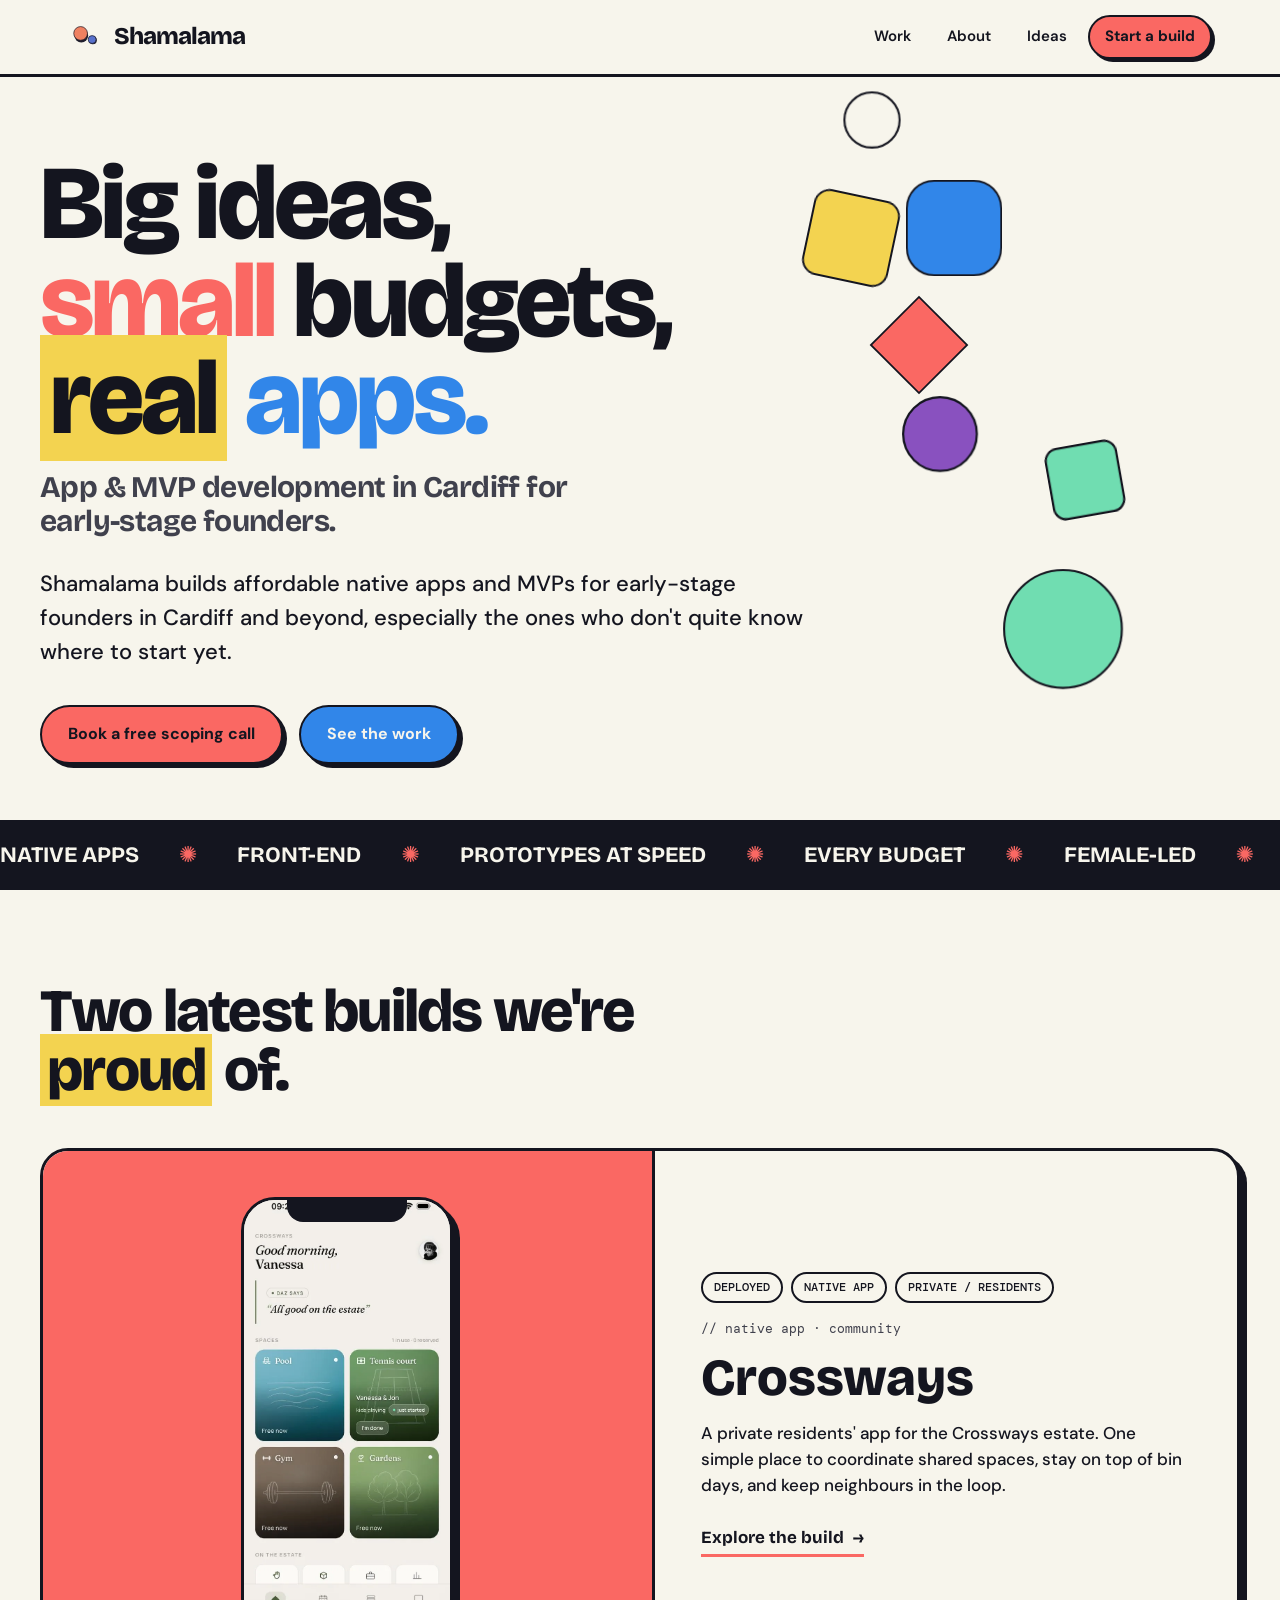
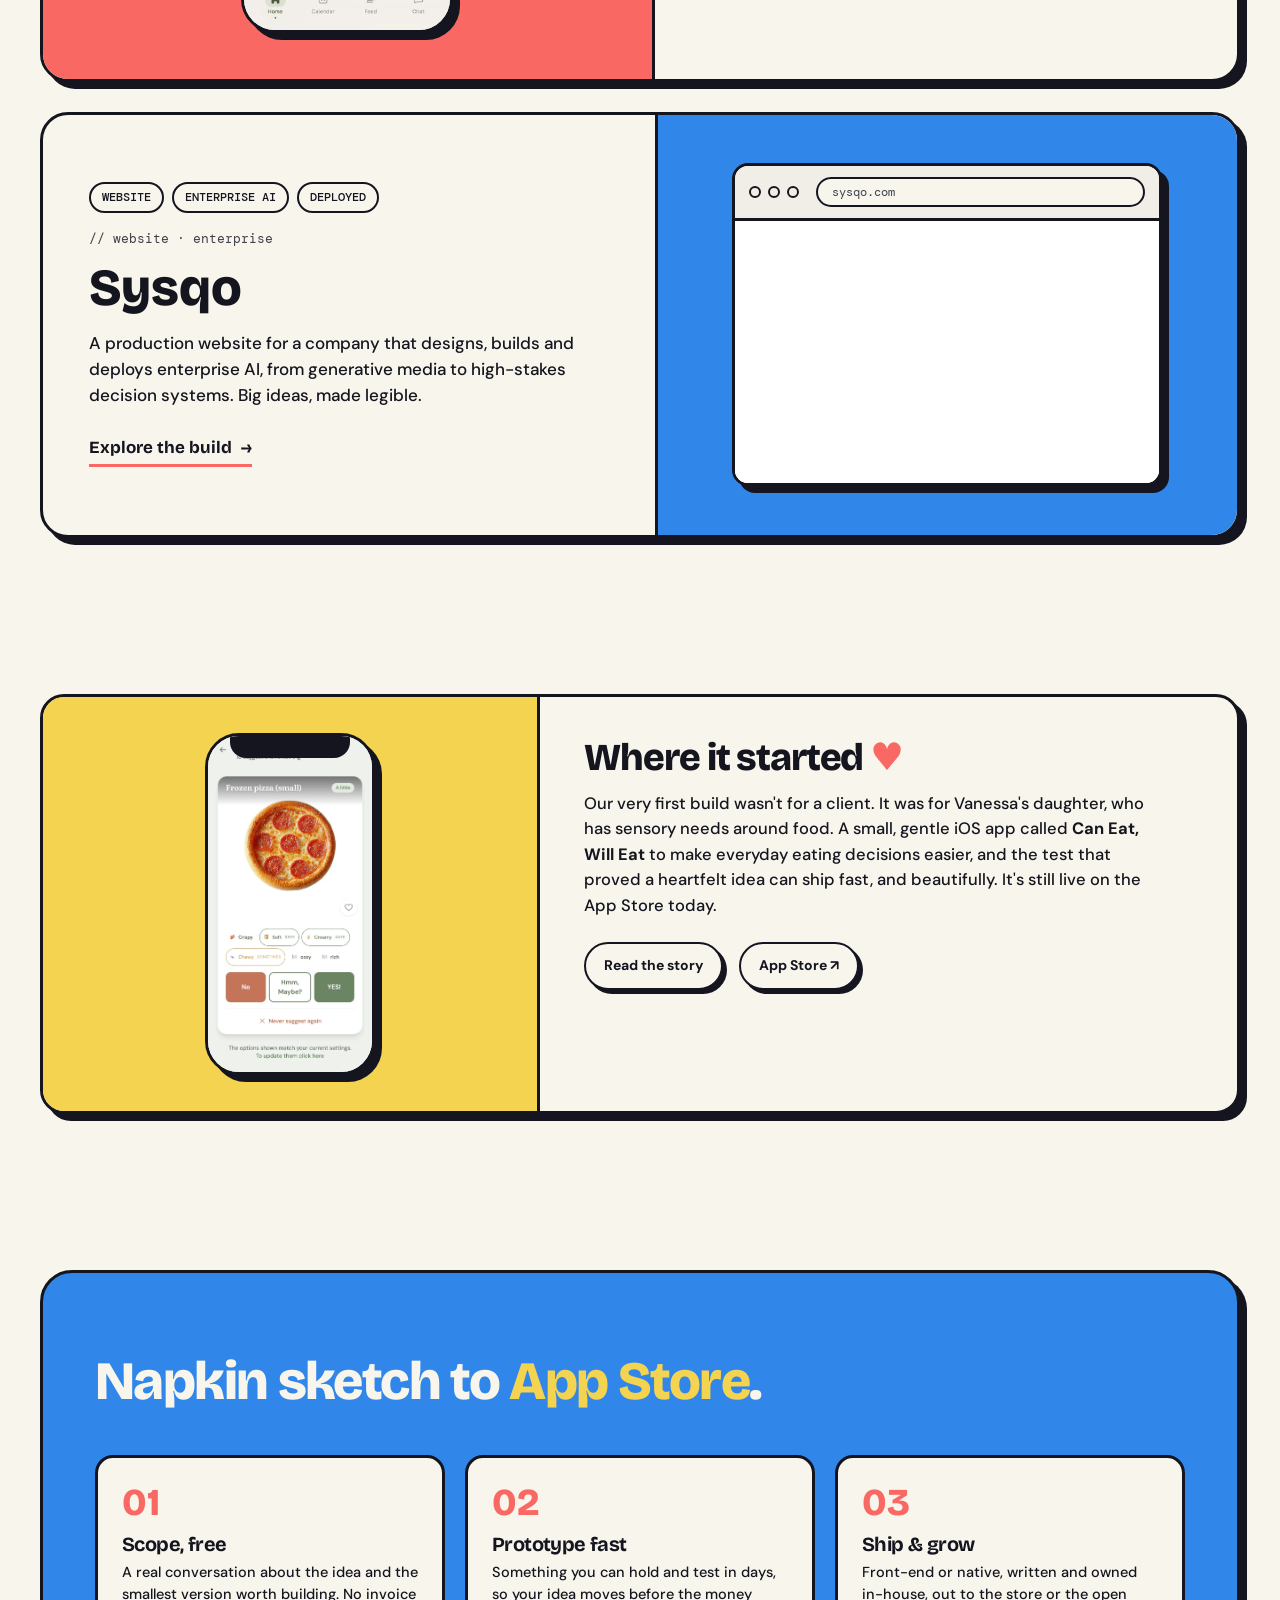
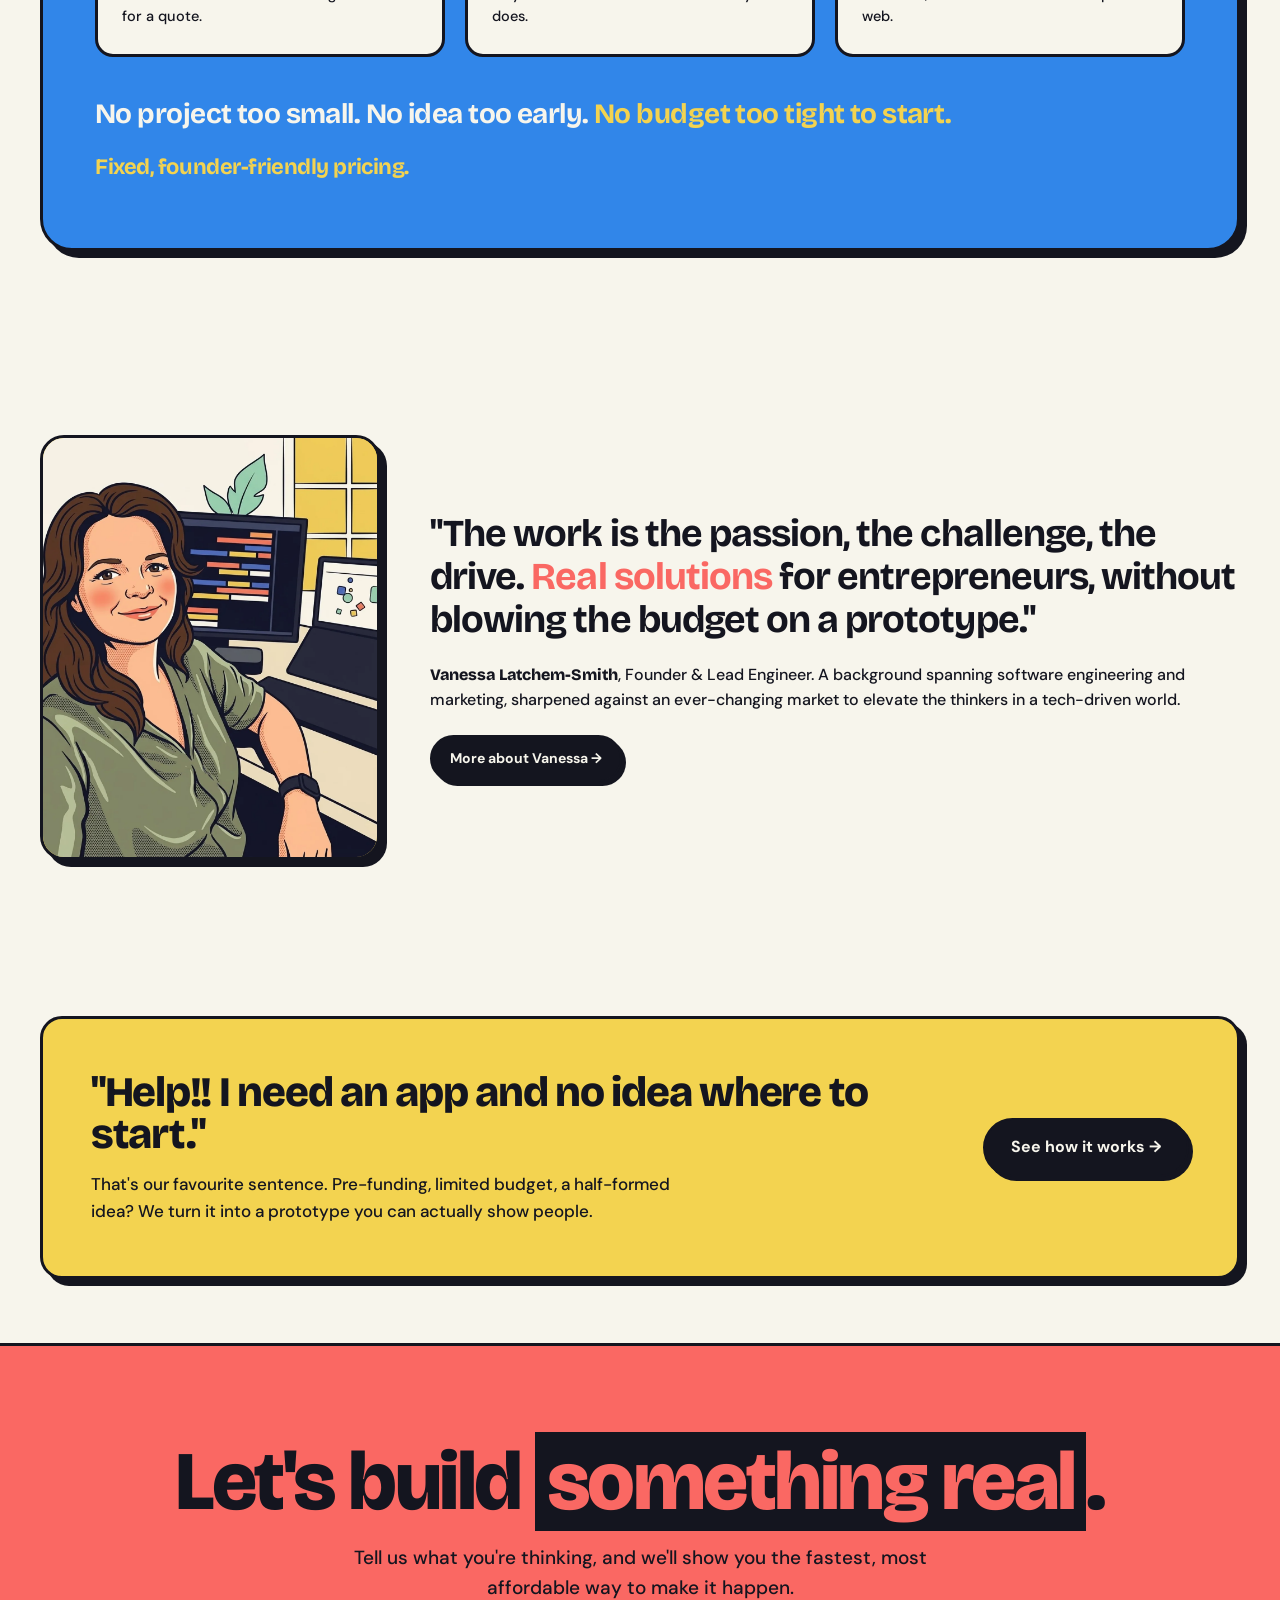
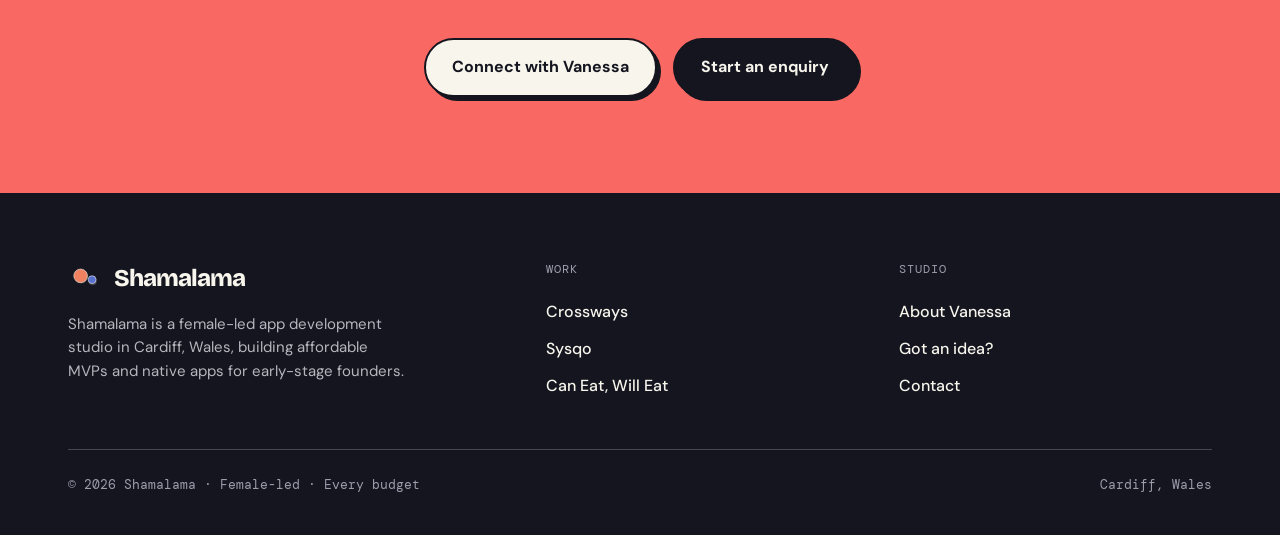
==== index.html @ 08d8ca1d "SEO pass: defer site.js, brand-mark alt, JSON-LD, hierarchy, sysqo img 1. Add defer to every <script" ====
<!DOCTYPE html>
<html lang="en">
<head>
<meta charset="UTF-8" />
<meta name="viewport" content="width=device-width, initial-scale=1.0" />
  <link rel="icon" type="image/svg+xml" href="favicon.svg">
  <link rel="icon" type="image/png" sizes="32x32" href="favicon-32.png">
  <link rel="icon" type="image/png" sizes="16x16" href="favicon-16.png">
  <link rel="apple-touch-icon" sizes="180x180" href="apple-touch-icon.png">
  <link rel="shortcut icon" href="favicon.ico">
<title>App &amp; MVP Development Cardiff | Shamalama</title>
<meta name="description" content="Female-led app studio in Cardiff building affordable MVPs and native apps for early-stage founders. Big ideas, small budgets, real apps." />
<meta property="og:type" content="website" />
<meta property="og:site_name" content="Shamalama" />
<meta property="og:locale" content="en_GB" />
<meta property="og:url" content="https://shamalama.co.uk/" />
<meta property="og:title" content="App &amp; MVP Development Cardiff | Shamalama" />
<meta property="og:description" content="Female-led app studio in Cardiff building affordable MVPs and native apps for early-stage founders. Big ideas, small budgets, real apps. Book a free scoping call." />
<meta property="og:image" content="https://shamalama.co.uk/images/shamalama-og-logo-2x.png" />
<meta property="og:image:width" content="2400" />
<meta property="og:image:height" content="1260" />
<meta property="og:image" content="https://shamalama.co.uk/images/shamalama-mark-square.png" />
<meta property="og:image:width" content="1200" />
<meta property="og:image:height" content="1200" />
<meta name="twitter:card" content="summary_large_image" />
<meta name="twitter:title" content="App &amp; MVP Development Cardiff | Shamalama" />
<meta name="twitter:description" content="Female-led app studio in Cardiff building affordable MVPs and native apps for early-stage founders. Big ideas, small budgets, real apps. Book a free scoping call." />
<meta name="twitter:image" content="https://shamalama.co.uk/images/shamalama-og-logo-2x.png" />
<link rel="canonical" href="https://shamalama.co.uk/" />
<link rel="stylesheet" href="styles.css" />
<script type="application/ld+json">
{
  "@context": "https://schema.org",
  "@type": "ProfessionalService",
  "name": "Shamalama",
  "description": "Female-led app and MVP development studio building affordable native apps for early-stage founders.",
  "url": "https://shamalama.co.uk",
  "email": "info@shamalama.co.uk",
  "priceRange": "££",
  "founder": {
    "@type": "Person",
    "name": "Vanessa Latchem-Smith"
  },
  "address": {
    "@type": "PostalAddress",
    "addressLocality": "Cardiff",
    "addressRegion": "Wales",
    "addressCountry": "GB"
  },
  "areaServed": [
    {"@type": "City", "name": "Cardiff"},
    {"@type": "Country", "name": "United Kingdom"}
  ],
  "sameAs": [
    "https://apps.apple.com/gb/app/can-eat-will-eat/id6762655966"
  ],
  "hasOfferCatalog": {
    "@type": "OfferCatalog",
    "name": "Shamalama services",
    "itemListElement": [
      {
        "@type": "Offer",
        "itemOffered": {
          "@type": "Service",
          "name": "Native App Development",
          "serviceType": "Native App Development",
          "provider": {"@type": "ProfessionalService", "name": "Shamalama", "url": "https://shamalama.co.uk"}
        }
      },
      {
        "@type": "Offer",
        "itemOffered": {
          "@type": "Service",
          "name": "MVP Development",
          "serviceType": "MVP Development",
          "provider": {"@type": "ProfessionalService", "name": "Shamalama", "url": "https://shamalama.co.uk"}
        }
      },
      {
        "@type": "Offer",
        "itemOffered": {
          "@type": "Service",
          "name": "Front-End Web Development",
          "serviceType": "Front-End Web Development",
          "provider": {"@type": "ProfessionalService", "name": "Shamalama", "url": "https://shamalama.co.uk"}
        }
      }
    ]
  }
}
</script>
<style>
  /* featured work rows */
  .feat-row{ display:grid; grid-template-columns:1.05fr 1fr; border:3px solid var(--ink); border-radius:28px; overflow:hidden; box-shadow:var(--shadow-lg); background:var(--paper); transition:transform .2s, box-shadow .2s; }
  .feat-row + .feat-row{ margin-top:30px; }
  .feat-row:hover{ transform:translate(-3px,-3px); box-shadow:10px 10px 0 var(--ink); }
  .feat-row.flip .fr-media{ order:2; border-left:3px solid var(--ink); border-right:0; }
  .fr-media{ border-right:3px solid var(--ink); display:flex; align-items:center; justify-content:center; padding:46px 40px; min-height:420px; }
  .fr-media.coral{ background:var(--coral); }
  .fr-media.blue{ background:var(--blue); }
  .fr-body{ padding:48px 46px; display:flex; flex-direction:column; justify-content:center; }
  .fr-kicker{ font-family:var(--font-mono); font-size:13px; color:var(--ink-soft); margin-bottom:14px; }
  .fr-name{ font-family:var(--font-disp); font-weight:800; font-size:clamp(32px,4.4vw,52px); line-height:0.98; }
  .fr-desc{ font-size:17px; font-weight:500; max-width:42ch; margin-top:16px; }
  .fr-link{ margin-top:26px; font-family:var(--font-disp); font-weight:700; font-size:17px; display:inline-flex; gap:9px; align-items:center; align-self:flex-start; border-bottom:3px solid var(--coral); padding-bottom:3px; }
  .fr-link .arr{ transition:transform .2s; }
  .feat-row:hover .fr-link .arr{ transform:translateX(6px); }
  @media(max-width:860px){
    .feat-row, .feat-row.flip{ grid-template-columns:1fr; }
    .fr-media, .feat-row.flip .fr-media{ order:0; border:0; border-bottom:3px solid var(--ink); min-height:300px; padding:34px 24px; }
    .fr-body{ padding:36px 28px; }
  }
  /* phone + browser frames sized for panels */
  .panel-phone{ width:212px; }
  .panel-browser{ width:100%; max-width:430px; }
  .screen{ width:100%; position:relative; display:block; }

  /* origin (CEWE) strip */
  .origin{ display:grid; grid-template-columns:1fr 1.4fr; gap:0; border:3px solid var(--ink); border-radius:24px; overflow:hidden; box-shadow:var(--shadow-lg); background:var(--paper); }
  .origin .o-media{ background:var(--yellow); border-right:3px solid var(--ink); display:flex; align-items:center; justify-content:center; padding:36px; }
  .origin .o-body{ padding:42px 44px; }
  @media(max-width:760px){ .origin{ grid-template-columns:1fr; } .origin .o-media{ border-right:0; border-bottom:3px solid var(--ink); } }
  .heart{ color:var(--coral); }
  /* approach */
  .approach{ background:var(--blue); color:var(--paper); border:3px solid var(--ink); border-radius:32px; padding:64px 52px; box-shadow:var(--shadow-lg); }
  .approach h2{ color:var(--paper); font-weight:800; font-size:clamp(30px,4.4vw,54px); line-height:1; margin-top:18px; }
  .approach h2 em{ font-style:normal; color:var(--yellow); }
  .ap-grid{ display:grid; grid-template-columns:repeat(3,1fr); gap:20px; margin-top:46px; }
  @media(max-width:820px){ .ap-grid{ grid-template-columns:1fr; } .approach{ padding:46px 28px; } }
  .ap-card{ background:var(--paper); color:var(--ink); border:3px solid var(--ink); border-radius:18px; padding:26px 24px; }
  .ap-card .n{ font-family:var(--font-disp); font-weight:800; font-size:38px; color:var(--coral); line-height:1; }
  .ap-card h3{ font-weight:700; font-size:20px; margin:12px 0 7px; }
  .ap-card p{ font-size:14.5px; font-weight:500; }
  .budget-note{ margin-top:36px; font-family:var(--font-disp); font-weight:700; font-size:clamp(19px,2.5vw,28px); letter-spacing:-0.02em; }
  .budget-note em{ font-style:normal; color:var(--yellow); }
  /* hero SEO descriptor between h1 and hero-sub */
  .hero-tag{ font-family:var(--font-disp); font-weight:700; font-size:clamp(20px,2.6vw,30px); letter-spacing:-0.02em; line-height:1.15; margin-top:22px; color:var(--ink-soft); max-width:28ch; }
  /* live sysqo preview inside the home tile */
  .live-preview{ position:relative; width:100%; overflow:hidden; background:var(--paper-2); }
  .live-preview iframe{ position:absolute; top:0; left:0; width:1440px; border:0; transform-origin:0 0; pointer-events:none; background:#fff; }
</style>
</head>
<body>

<nav class="site">
  <div class="wrap nav-in">
    <a class="brand" href="/"><img class="brand-mark" src="images/brand/mark.svg" alt="Shamalama" width="36" height="36">Shamalama</a>
    <button class="nav-toggle" aria-label="Toggle menu"><span></span></button>
    <div class="nav-links">
      <a href="/#work">Work</a>
      <a href="about.html">About</a>
      <a href="ideas.html">Ideas</a>
      <a class="nav-cta" href="contact.html">Start a build</a>
    </div>
  </div>
</nav>

<header class="hero wrap" data-shapes>
  <span class="blob circle" data-size="116" style="background:var(--mint);"></span>
  <span class="blob circle" data-size="70" style="background:var(--grape);"></span>
  <span class="blob" data-size="88" data-rot="12" style="background:var(--yellow);border-radius:16px;"></span>
  <span class="blob" data-size="76" data-rot="45" style="background:var(--coral);"></span>
  <span class="blob" data-size="102" style="background:var(--blue);border-radius:30px;"></span>
  <span class="blob circle" data-size="56" style="background:var(--paper);"></span>
  <span class="blob" data-size="66" data-rot="-10" style="background:var(--mint);border-radius:12px;"></span>
  <div class="rv in">
    <h1>Big ideas,<br /><span class="coral">small</span> budgets,<br /><em class="hl">real</em> <span class="blue">apps.</span></h1>
    <h2 class="hero-tag">App &amp; MVP development in Cardiff for early-stage founders.</h2>
    <p class="hero-sub">Shamalama builds affordable native apps and MVPs for early-stage founders in Cardiff and beyond, especially the ones who don't quite know where to start yet.</p>
    <div class="hero-cta">
      <a class="btn btn-primary" href="contact.html">Book a free scoping call</a>
      <a class="btn btn-blue" href="#work">See the work</a>
    </div>
  </div>
</header>

<div class="marquee rv">
  <div class="mq-track">
    <span>NATIVE APPS</span><span>FRONT-END</span><span>PROTOTYPES AT SPEED</span><span>EVERY BUDGET</span><span>FEMALE-LED</span><span>WRITTEN IN-HOUSE</span>
    <span>NATIVE APPS</span><span>FRONT-END</span><span>PROTOTYPES AT SPEED</span><span>EVERY BUDGET</span><span>FEMALE-LED</span><span>WRITTEN IN-HOUSE</span>
  </div>
</div>

<section class="block wrap" id="work">
  <div class="sec-head rv">
    <h2 class="sec-title">Two latest builds we're <em class="hl">proud</em> of.</h2>
  </div>

  <!-- Crossways -->
  <a class="feat-row rv" href="work-crossways.html">
    <div class="fr-media coral">
      <div class="phone panel-phone">
        <div class="notch"></div>
        <img class="screen" src="images/crossways/homescreen.webp" alt="Crossways residents app home screen" style="height:430px;object-fit:cover;" />
      </div>
    </div>
    <div class="fr-body">
      <div class="chip-row" style="margin-bottom:16px;"><span class="chip">DEPLOYED</span><span class="chip">NATIVE APP</span><span class="chip">PRIVATE / RESIDENTS</span></div>
      <div class="fr-kicker mono">// native app · community</div>
      <div class="fr-name">Crossways</div>
      <p class="fr-desc">A private residents' app for the Crossways estate. One simple place to coordinate shared spaces, stay on top of bin days, and keep neighbours in the loop.</p>
      <span class="fr-link">Explore the build <span class="arr">→</span></span>
    </div>
  </a>

  <!-- Sysqo -->
  <a class="feat-row flip rv" href="work-sysqo.html">
    <div class="fr-media blue">
      <div class="browser panel-browser">
        <div class="bar"><span class="d"></span><span class="d"></span><span class="d"></span><span class="url">sysqo.com</span></div>
        <div class="live-preview" style="height:262px;">
          <!-- TODO: drop a static screenshot of sysqo.com homepage here (~1200x630 webp). Acts as SEO-readable fallback behind the live iframe. -->
          <img src="images/sysqo-preview.webp" alt="Sysqo enterprise AI website — designed and built by Shamalama" style="position:absolute;inset:0;width:100%;height:100%;object-fit:cover;object-position:top;" loading="lazy" />
          <iframe src="https://sysqo.com/index.html" title="Live preview of sysqo.com" loading="lazy" referrerpolicy="no-referrer" aria-hidden="true" tabindex="-1"></iframe>
        </div>
      </div>
    </div>
    <div class="fr-body">
      <div class="chip-row" style="margin-bottom:16px;"><span class="chip">WEBSITE</span><span class="chip">ENTERPRISE AI</span><span class="chip">DEPLOYED</span></div>
      <div class="fr-kicker mono">// website · enterprise</div>
      <div class="fr-name">Sysqo</div>
      <p class="fr-desc">A production website for a company that designs, builds and deploys enterprise AI, from generative media to high-stakes decision systems. Big ideas, made legible.</p>
      <span class="fr-link">Explore the build <span class="arr">→</span></span>
    </div>
  </a>
</section>

<!-- Origin / Can Eat Will Eat nod -->
<section class="block tight wrap">
  <div class="origin rv">
    <div class="o-media">
      <div class="phone" style="width:170px;">
        <div class="notch"></div>
        <img class="screen" src="images/cewe/main.webp" alt="Can Eat, Will Eat iOS app home screen, gentle food choices for sensory needs" style="height:336px;" />
      </div>
    </div>
    <div class="o-body">
      <h3 style="font-size:clamp(26px,3.4vw,38px);font-weight:800;">Where it started <span class="heart">♥</span></h3>
      <p style="font-size:16.5px;font-weight:500;margin-top:14px;max-width:52ch;">Our very first build wasn't for a client. It was for Vanessa's daughter, who has sensory needs around food. A small, gentle iOS app called <b>Can Eat, Will Eat</b> to make everyday eating decisions easier, and the test that proved a heartfelt idea can ship fast, and beautifully. It's still live on the App Store today.</p>
      <div class="hero-cta" style="margin-top:24px;">
        <a class="btn btn-paper btn-sm" href="work-can-eat-will-eat.html">Read the story</a>
        <a class="btn btn-paper btn-sm" href="https://apps.apple.com/gb/app/can-eat-will-eat/id6762655966" target="_blank" rel="noopener">App Store ↗</a>
      </div>
    </div>
  </div>
</section>

<!-- Approach -->
<section class="block wrap" id="approach">
  <div class="approach rv">
    <h2>Napkin sketch to <em>App Store</em>.</h2>
    <div class="ap-grid">
      <div class="ap-card"><div class="n">01</div><h3>Scope, free</h3><p>A real conversation about the idea and the smallest version worth building. No invoice for a quote.</p></div>
      <div class="ap-card"><div class="n">02</div><h3>Prototype fast</h3><p>Something you can hold and test in days, so your idea moves before the money does.</p></div>
      <div class="ap-card"><div class="n">03</div><h3>Ship &amp; grow</h3><p>Front-end or native, written and owned in-house, out to the store or the open web.</p></div>
    </div>
    <p class="budget-note">No project too small. No idea too early. <em>No budget too tight to start.</em></p>
    <p class="budget-note" style="margin-top:14px;font-size:clamp(17px,2vw,22px);"><em>Fixed, founder-friendly pricing.</em></p>
  </div>
</section>

<!-- Founder teaser -->
<section class="block wrap">
  <div class="founder rv">
    <div class="photo">
      <img class="screen" src="images/founder-main-popart-v03.webp" alt="Vanessa Latchem-Smith, founder of Shamalama app studio in Cardiff, at her workstation" style="width:100%;height:100%;object-fit:cover;" />
    </div>
    <div>
      <blockquote>"The work is the passion, the challenge, the drive. <em>Real solutions</em> for entrepreneurs, without blowing the budget on a prototype."</blockquote>
      <p class="who"><b>Vanessa Latchem-Smith</b>, Founder &amp; Lead Engineer. A background spanning software engineering and marketing, sharpened against an ever-changing market to elevate the thinkers in a tech-driven world.</p>
      <a class="btn btn-ink btn-sm" style="margin-top:22px;" href="about.html">More about Vanessa →</a>
    </div>
  </div>
</section>

<!-- Ideas teaser -->
<section class="block tight wrap">
  <div class="card rv" style="background:var(--yellow);padding:52px 48px;display:grid;grid-template-columns:1fr auto;gap:36px;align-items:center;">
    <div>
      <h3 style="font-size:clamp(26px,3.6vw,42px);font-weight:800;line-height:1;">"Help!! I need an app and no idea where to start."</h3>
      <p style="font-size:17px;font-weight:500;margin-top:16px;max-width:50ch;">That's our favourite sentence. Pre-funding, limited budget, a half-formed idea? We turn it into a prototype you can actually show people.</p>
    </div>
    <a class="btn btn-ink" href="ideas.html" style="white-space:nowrap;">See how it works →</a>
  </div>
</section>

<!-- CTA -->
<section class="cta-band">
  <div class="wrap rv">
    <h2>Let's build <em>something real</em>.</h2>
    <p>Tell us what you're thinking, and we'll show you the fastest, most affordable way to make it happen.</p>
    <div class="hero-cta">
      <a class="btn btn-paper" href="contact.html">Connect with Vanessa</a>
      <a class="btn btn-ink" href="contact.html">Start an enquiry</a>
    </div>
  </div>
</section>

<footer class="site">
  <div class="wrap">
    <div class="foot-grid">
      <div>
        <a class="brand" href="/"><img class="brand-mark" src="images/brand/mark-dark.svg" alt="Shamalama" width="36" height="36">Shamalama</a>
        <p class="foot-blurb">Shamalama is a female-led app development studio in Cardiff, Wales, building affordable MVPs and native apps for early-stage founders.</p>
      </div>
      <div class="foot-col">
        <p class="footer-nav-heading">Work</p>
        <a href="work-crossways.html">Crossways</a>
        <a href="work-sysqo.html">Sysqo</a>
        <a href="work-can-eat-will-eat.html">Can Eat, Will Eat</a>
      </div>
      <div class="foot-col">
        <p class="footer-nav-heading">Studio</p>
        <a href="about.html">About Vanessa</a>
        <a href="ideas.html">Got an idea?</a>
        <a href="contact.html">Contact</a>
      </div>
    </div>
    <div class="foot-base">
      <span class="mono">© 2026 Shamalama · Female-led · Every budget</span>
      <span class="mono">Cardiff, Wales</span>
    </div>
  </div>
</footer>

<script src="site.js" defer></script>
<script>
  // Scale each .live-preview iframe to fit its container width.
  (function () {
    var boxes = document.querySelectorAll('.live-preview');
    if (!boxes.length) return;
    var NATIVE = 1440;
    function fit() {
      boxes.forEach(function (box) {
        var frame = box.querySelector('iframe');
        if (!frame) return;
        var s = box.clientWidth / NATIVE;
        frame.style.transform = 'scale(' + s + ')';
        frame.style.height = (box.clientHeight / s) + 'px';
      });
    }
    fit();
    var t;
    window.addEventListener('resize', function () { clearTimeout(t); t = setTimeout(fit, 120); });
  })();
</script>
</body>
</html>
---- styles.css ----
/* ============================================================
   SHAMALAMA — Bold Pop design system
   Female-led development studio
   ============================================================ */
@import url('https://fonts.googleapis.com/css2?family=Bricolage+Grotesque:opsz,wght@12..96,400;12..96,500;12..96,600;12..96,700;12..96,800&family=DM+Sans:opsz,wght@9..40,400;9..40,500;9..40,600;9..40,700&family=DM+Mono:wght@400;500&display=swap');

:root{
  --paper:    oklch(0.97 0.012 95);
  --paper-2:  oklch(0.95 0.01 85);
  --coral-bg: oklch(0.95 0.03 40);
  --ink:      oklch(0.20 0.02 280);
  --ink-soft: oklch(0.38 0.02 280);
  --coral:    oklch(0.70 0.18 25);
  --coral-d:  oklch(0.62 0.18 25);
  --blue:     oklch(0.62 0.17 255);
  --yellow:   oklch(0.87 0.15 95);
  --grape:    oklch(0.55 0.17 305);
  --mint:     oklch(0.82 0.12 165);
  --line:     oklch(0.20 0.02 280);

  --font-disp:"Bricolage Grotesque", system-ui, sans-serif;
  --font-body:"DM Sans", system-ui, sans-serif;
  --font-mono:"DM Mono", ui-monospace, monospace;
  --maxw: 1200px;
  --bw: 2.5px;          /* border weight */
  --shadow: 4px 4px 0 var(--ink);
  --shadow-lg: 7px 7px 0 var(--ink);
}

*{ box-sizing:border-box; margin:0; padding:0; }
html{ scroll-behavior:smooth; }
body{
  background:var(--paper); color:var(--ink); font-family:var(--font-body);
  line-height:1.55; -webkit-font-smoothing:antialiased; overflow-x:hidden;
}
.wrap{ max-width:var(--maxw); margin:0 auto; padding:0 28px; }
.wrap-narrow{ max-width:920px; margin:0 auto; padding:0 28px; }
a{ color:inherit; text-decoration:none; }
img{ max-width:100%; display:block; }
.mono{ font-family:var(--font-mono); }
.disp{ font-family:var(--font-disp); }
.coral{ color:var(--coral); }
.blue{ color:var(--blue); }
h1,h2,h3,h4{ font-family:var(--font-disp); letter-spacing:-0.03em; line-height:1; }

/* ---------------- nav ---------------- */
nav.site{ position:sticky; top:0; z-index:80; background:var(--paper); border-bottom:3px solid var(--ink); }
.nav-in{ display:flex; align-items:center; justify-content:space-between; height:74px; }
.brand{ font-family:var(--font-disp); font-weight:800; font-size:24px; letter-spacing:-0.04em; display:flex; align-items:center; gap:10px; }
.brand-mark{ width:36px; height:36px; display:inline-block; flex-shrink:0; }
.nav-links{ display:flex; gap:6px; align-items:center; }
.nav-links a{ font-weight:600; font-size:15px; padding:8px 15px; border-radius:999px; transition:background .18s,color .18s; }
.nav-links a:hover, .nav-links a.active{ background:var(--ink); color:var(--paper); }
.nav-cta{ background:var(--coral) !important; color:var(--ink) !important; border:var(--bw) solid var(--ink); box-shadow:3px 3px 0 var(--ink); font-weight:700 !important; }
.nav-cta:hover{ transform:translate(-1px,-1px); box-shadow:5px 5px 0 var(--ink); }
.nav-toggle{ display:none; background:var(--paper); border:var(--bw) solid var(--ink); border-radius:10px; width:46px; height:42px; cursor:pointer; align-items:center; justify-content:center; box-shadow:3px 3px 0 var(--ink); }
.nav-toggle span, .nav-toggle span::before, .nav-toggle span::after{ content:""; display:block; width:20px; height:2.5px; background:var(--ink); position:relative; }
.nav-toggle span::before{ position:absolute; top:-6px; } .nav-toggle span::after{ position:absolute; top:6px; }
@media (max-width:840px){
  .nav-toggle{ display:flex; }
  .nav-links{ position:absolute; top:74px; left:0; right:0; flex-direction:column; align-items:stretch; gap:0;
    background:var(--paper); border-bottom:3px solid var(--ink); padding:14px 20px; transform:translateY(-12px); opacity:0; pointer-events:none; transition:opacity .2s, transform .2s; }
  .nav-links.open{ opacity:1; transform:none; pointer-events:auto; }
  .nav-links a{ padding:14px 12px; border-radius:12px; font-size:18px; }
  .nav-cta{ margin-top:8px; text-align:center; }
}

/* ---------------- buttons ---------------- */
.btn{ font-family:var(--font-body); font-weight:700; font-size:16px; padding:15px 26px; border-radius:999px; cursor:pointer;
  border:var(--bw) solid var(--ink); transition:transform .16s, box-shadow .16s; display:inline-flex; align-items:center; gap:10px; text-align:center; }
.btn-primary{ background:var(--coral); color:var(--ink); box-shadow:var(--shadow); }
.btn-primary:hover{ transform:translate(-2px,-2px); box-shadow:6px 6px 0 var(--ink); }
.btn-blue{ background:var(--blue); color:var(--paper); box-shadow:var(--shadow); }
.btn-blue:hover{ transform:translate(-2px,-2px); box-shadow:6px 6px 0 var(--ink); }
.btn-ink{ background:var(--ink); color:var(--paper); box-shadow:var(--shadow); }
.btn-ink:hover{ transform:translate(-2px,-2px); box-shadow:6px 6px 0 var(--ink); }
.btn-paper{ background:var(--paper); color:var(--ink); box-shadow:var(--shadow); }
.btn-paper:hover{ transform:translate(-2px,-2px); box-shadow:6px 6px 0 var(--ink); }
.btn-sm{ font-size:14px; padding:11px 18px; }

/* ---------------- pills / chips / tags ---------------- */
.pill{ display:inline-flex; align-items:center; gap:9px; font-family:var(--font-mono); font-size:13px; font-weight:500;
  background:var(--yellow); border:var(--bw) solid var(--ink); padding:7px 16px; border-radius:999px; box-shadow:3px 3px 0 var(--ink); }
.pill .star{ color:var(--coral); }
.chip-row{ display:flex; gap:8px; flex-wrap:wrap; }
.chip{ font-family:var(--font-mono); font-size:12px; font-weight:500; border:2px solid var(--ink); padding:4px 11px; border-radius:999px; background:var(--paper); }
.chip.live{ background:var(--mint); }
.chip.blue{ background:var(--blue); color:var(--paper); }
.chip.coral{ background:var(--coral); }
.chip.yellow{ background:var(--yellow); }
.sec-tag{ font-family:var(--font-mono); font-size:14px; font-weight:500; display:inline-block; padding:4px 13px; border:2px solid var(--ink); border-radius:999px; }

/* ---------------- sections ---------------- */
section.block{ padding:92px 0; }
section.block.tight{ padding:64px 0; }
.sec-head{ margin-bottom:48px; }
.sec-head .sec-tag{ margin-bottom:20px; }
.sec-title{ font-family:var(--font-disp); font-weight:800; font-size:clamp(32px,5vw,60px); line-height:0.98; max-width:20ch; }
.sec-title em{ font-style:normal; }
.sec-title em.hl{ background:var(--yellow); padding:0 .12em; box-decoration-break:clone; -webkit-box-decoration-break:clone; }
.lead{ font-size:clamp(18px,2.1vw,22px); font-weight:500; max-width:54ch; }

/* ---------------- hero ---------------- */
.hero{ padding:78px 0 56px; position:relative; }
.hero > .rv{ position:relative; z-index:2; }
.hero h1{ font-family:var(--font-disp); font-weight:800; line-height:0.93; font-size:clamp(46px,8.2vw,118px); }
.hero h1 em{ font-style:normal; }
.hero h1 em.hl{ background:var(--yellow); padding:0 .1em; box-decoration-break:clone; -webkit-box-decoration-break:clone; }
.hero-sub{ margin-top:28px; font-size:clamp(18px,2.1vw,22px); max-width:52ch; font-weight:500; }
.hero-cta{ margin-top:36px; display:flex; gap:16px; flex-wrap:wrap; align-items:center; }

/* floating shapes (JS-driven physics in site.js) */
.blob{ position:absolute; z-index:1; border:var(--bw) solid var(--ink); opacity:0; transform-origin:center; will-change:transform,left,top; pointer-events:none; }
.blob.circle{ border-radius:50%; }
.blob.shown{ opacity:1; }
.blob.tri{ width:0; height:0; border-left:50px solid transparent; border-right:50px solid transparent; border-bottom:86px solid var(--yellow); border-top:0; }
@keyframes float{ 0%,100%{ transform:translateY(0) rotate(var(--r,0deg)); } 50%{ transform:translateY(-22px) rotate(var(--r,0deg)); } }
@media(max-width:900px){ .blob{ display:none; } }

/* ---------------- marquee ---------------- */
.marquee{ background:var(--ink); color:var(--paper); padding:15px 0; overflow:hidden; border-block:3px solid var(--ink); }
.mq-track{ display:flex; gap:40px; width:max-content; animation:scroll-x 26s linear infinite; white-space:nowrap; }
.mq-track span{ font-family:var(--font-disp); font-weight:700; font-size:22px; display:inline-flex; gap:40px; align-items:center; }
.mq-track span::after{ content:"✺"; color:var(--coral); }
@keyframes scroll-x{ from{ transform:translateX(0);} to{ transform:translateX(-50%);} }

/* ---------------- generic card ---------------- */
.card{ background:var(--paper); border:3px solid var(--ink); border-radius:22px; box-shadow:var(--shadow-lg); }

/* ph placeholder fill */
.ph-lbl{ font-family:var(--font-mono); font-size:13px; background:var(--paper); border:2px dashed var(--ink); padding:8px 14px; border-radius:8px; color:var(--ink); }

/* device frames */
.browser{ border:3px solid var(--ink); border-radius:16px; overflow:hidden; background:var(--paper); box-shadow:var(--shadow-lg); }
.browser .bar{ display:flex; align-items:center; gap:7px; padding:11px 14px; border-bottom:3px solid var(--ink); background:var(--paper-2); }
.browser .bar .d{ width:12px; height:12px; border-radius:50%; border:2px solid var(--ink); }
.browser .bar .url{ flex:1; margin-left:10px; font-family:var(--font-mono); font-size:12px; background:var(--paper); border:2px solid var(--ink); border-radius:999px; padding:4px 14px; color:var(--ink-soft); }
.phone{ border:3px solid var(--ink); border-radius:34px; overflow:hidden; background:var(--paper); box-shadow:var(--shadow-lg); position:relative; }
.phone .notch{ position:absolute; top:0; left:50%; transform:translateX(-50%); width:120px; height:22px; background:var(--ink); border-radius:0 0 16px 16px; z-index:5; }

/* image slot framing — swap a `.img-ph` div for `<img class="screen" src="...">` once you have a real asset. */
.img-ph{ display:flex; align-items:center; justify-content:center; background:var(--paper-2); }
img.screen{ width:100%; height:100%; object-fit:cover; display:block; }

/* ---------------- founder block ---------------- */
.founder{ display:grid; grid-template-columns:340px 1fr; gap:50px; align-items:center; }
@media(max-width:780px){ .founder{ grid-template-columns:1fr; gap:30px; } }
.founder .photo{ aspect-ratio:4/5; border:3px solid var(--ink); border-radius:24px; overflow:hidden; background:var(--yellow); box-shadow:var(--shadow-lg); }
.founder blockquote{ font-family:var(--font-disp); font-weight:700; font-size:clamp(24px,3.4vw,38px); line-height:1.12; letter-spacing:-0.025em; }
.founder blockquote em{ color:var(--coral); font-style:normal; }
.founder .who{ margin-top:22px; font-size:16px; font-weight:500; }
.founder .who b{ font-family:var(--font-disp); font-weight:800; }

/* ---------------- cta band ---------------- */
.cta-band{ background:var(--coral); border-block:3px solid var(--ink); padding:96px 0; text-align:center; }
.cta-band h2{ font-family:var(--font-disp); font-weight:800; font-size:clamp(36px,6.5vw,86px); line-height:0.95; }
.cta-band h2 em{ font-style:normal; background:var(--ink); color:var(--coral); padding:0 .14em; }
.cta-band p{ font-size:19px; font-weight:500; margin:22px auto 0; max-width:48ch; }
.cta-band .hero-cta{ justify-content:center; }

/* ---------------- footer ---------------- */
footer.site{ background:var(--ink); color:var(--paper); padding:64px 0 40px; }
.foot-grid{ display:grid; grid-template-columns:1.4fr 1fr 1fr; gap:40px; padding-bottom:44px; border-bottom:1px solid oklch(0.4 0.02 280); }
@media(max-width:760px){ .foot-grid{ grid-template-columns:1fr; gap:30px; } }
footer.site .brand{ color:var(--paper); }
.foot-blurb{ margin-top:16px; color:oklch(0.78 0.01 280); font-size:15px; max-width:34ch; }
.foot-col h5, .foot-col .footer-nav-heading{ font-family:var(--font-mono); text-transform:uppercase; letter-spacing:0.08em; font-size:12px; color:oklch(0.7 0.02 280); margin-bottom:16px; }
.foot-col a{ display:block; padding:6px 0; font-weight:500; color:var(--paper); transition:color .18s; }
.foot-col a:hover{ color:var(--coral); }
.foot-base{ display:flex; justify-content:space-between; flex-wrap:wrap; gap:14px; padding-top:26px; }
.foot-base .mono{ font-size:12.5px; color:oklch(0.7 0.02 280); }

/* ---------------- forms ---------------- */
.field{ margin-bottom:22px; }
.field label{ display:block; font-family:var(--font-disp); font-weight:700; font-size:16px; margin-bottom:9px; }
.field .hint{ font-weight:400; color:var(--ink-soft); font-size:13.5px; font-family:var(--font-body); margin-left:6px; }
.input, .textarea, select.input{ width:100%; font-family:var(--font-body); font-size:16px; padding:14px 16px; border:var(--bw) solid var(--ink);
  border-radius:14px; background:var(--paper); color:var(--ink); transition:box-shadow .15s, transform .15s; }
.input:focus, .textarea:focus, select.input:focus{ outline:none; box-shadow:var(--shadow); transform:translate(-1px,-1px); }
.textarea{ min-height:120px; resize:vertical; }
.seg{ display:flex; flex-wrap:wrap; gap:10px; }
.seg button, .opt-btn{ font-family:var(--font-body); font-weight:600; font-size:14.5px; padding:11px 18px; border:var(--bw) solid var(--ink);
  border-radius:999px; background:var(--paper); cursor:pointer; transition:transform .14s, box-shadow .14s, background .14s, color .14s; }
.seg button:hover, .opt-btn:hover{ transform:translate(-1px,-1px); box-shadow:3px 3px 0 var(--ink); }
.seg button.sel, .opt-btn.sel{ background:var(--coral); }
.seg button.sel.blue{ background:var(--blue); color:var(--paper); }

/* ---------------- reveal ---------------- */
.rv{ opacity:0; transform:translateY(26px); transition:opacity .6s ease, transform .6s ease; }
.rv.in{ opacity:1; transform:none; }
@media (prefers-reduced-motion: reduce){
  .rv{ opacity:1; transform:none; }
  .mq-track,.blob{ animation:none; }
  /* Note: SMIL animations inside the brand-mark SVG also pause via the
     user-agent's reduced-motion behaviour where the browser supports it. */
}

/* ---------------- utilities ---------------- */
.center{ text-align:center; }
.mt-0{ margin-top:0; } .mt-s{ margin-top:14px; } .mt-m{ margin-top:28px; } .mt-l{ margin-top:48px; }
.grid-2{ display:grid; grid-template-columns:1fr 1fr; gap:24px; }
.grid-3{ display:grid; grid-template-columns:repeat(3,1fr); gap:22px; }
@media(max-width:820px){ .grid-2,.grid-3{ grid-template-columns:1fr; } }
.divider{ height:3px; background:var(--ink); border-radius:2px; }
.back-link{ font-family:var(--font-mono); font-size:13px; font-weight:500; display:inline-flex; gap:8px; align-items:center; }
.back-link:hover{ color:var(--coral); }
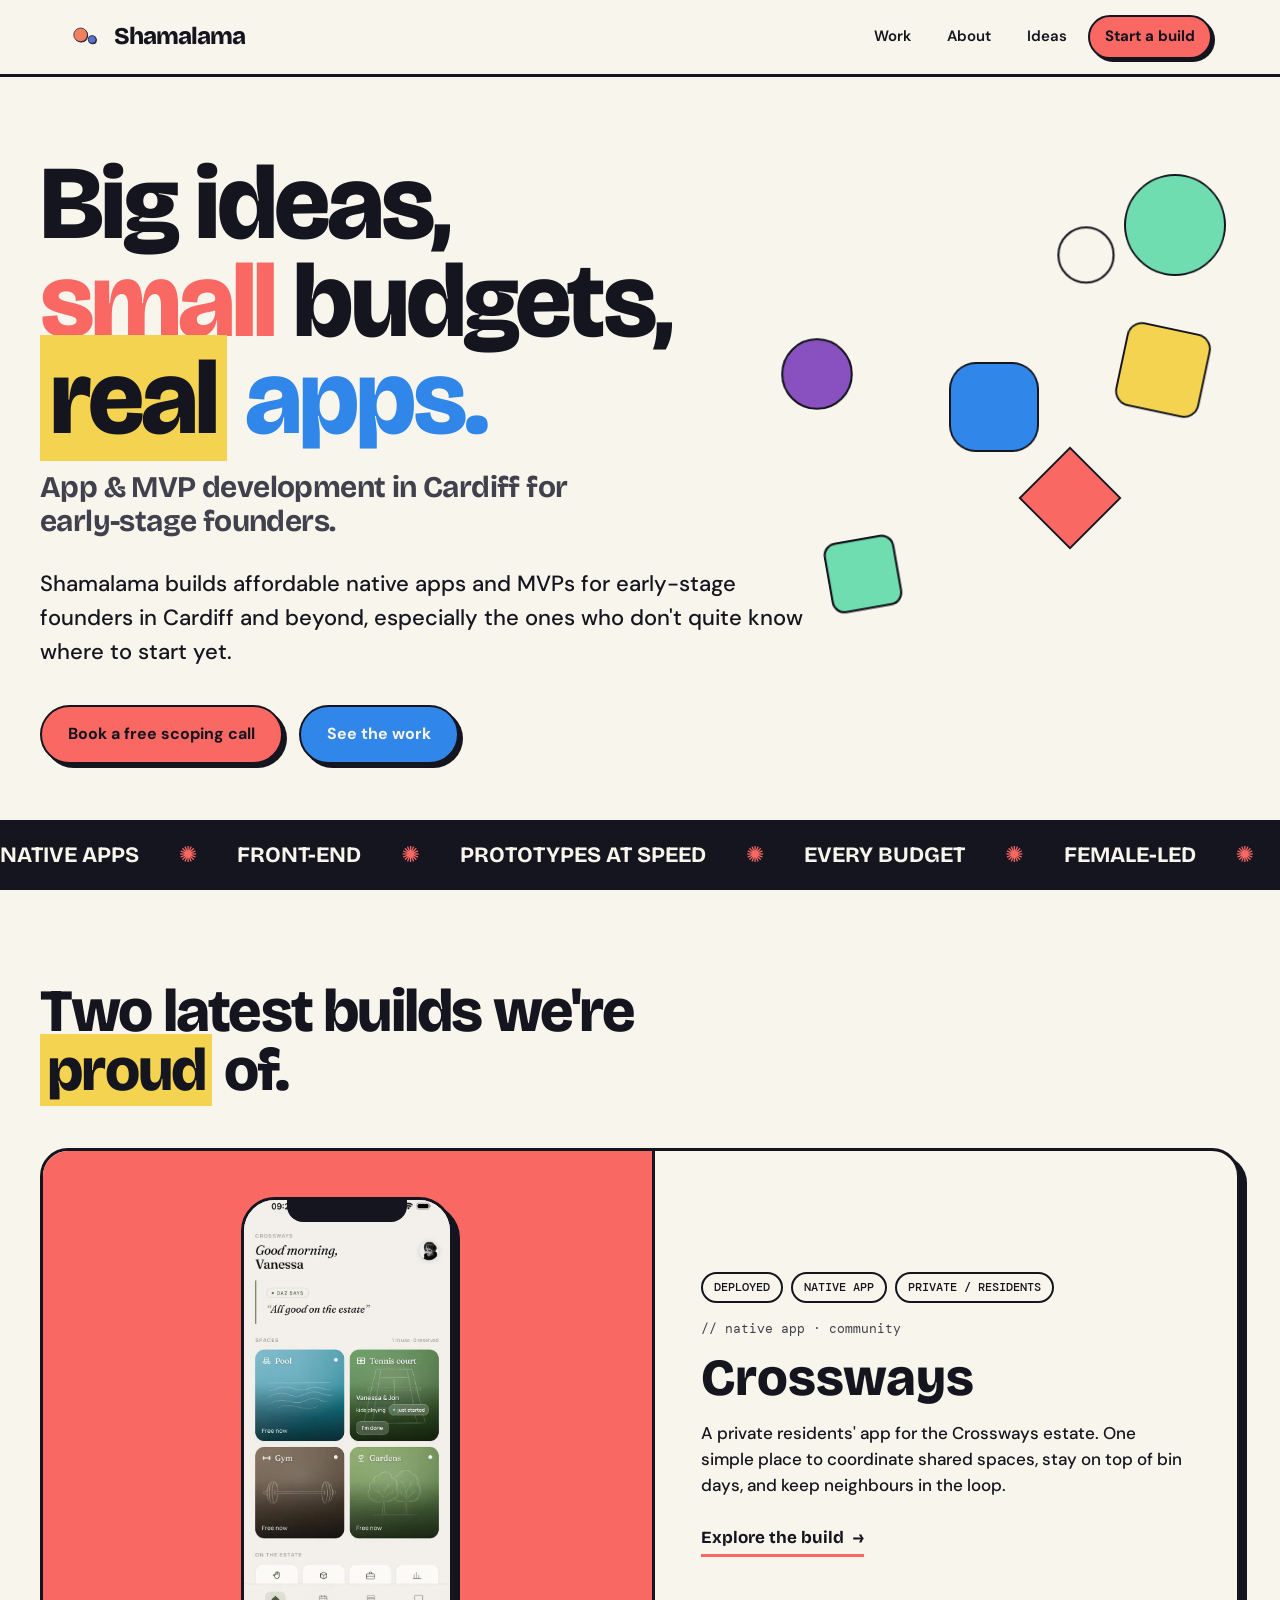
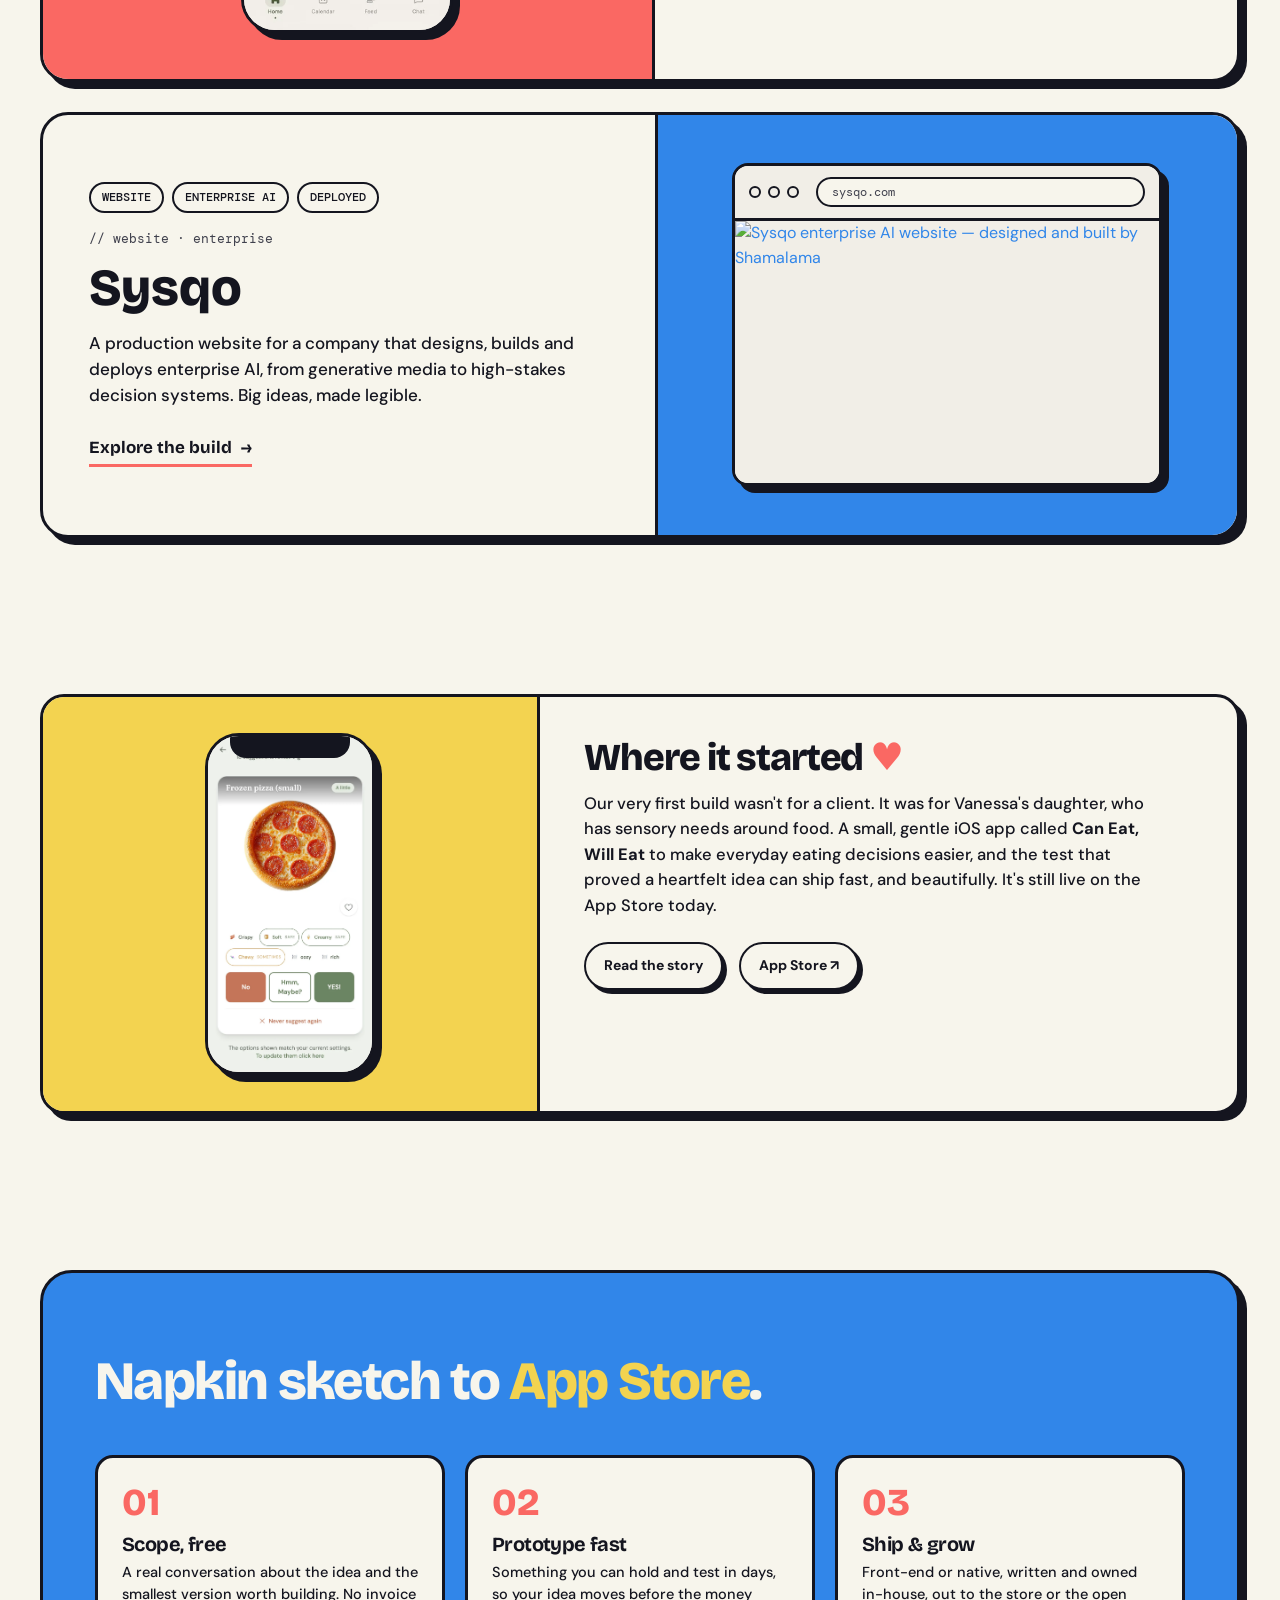
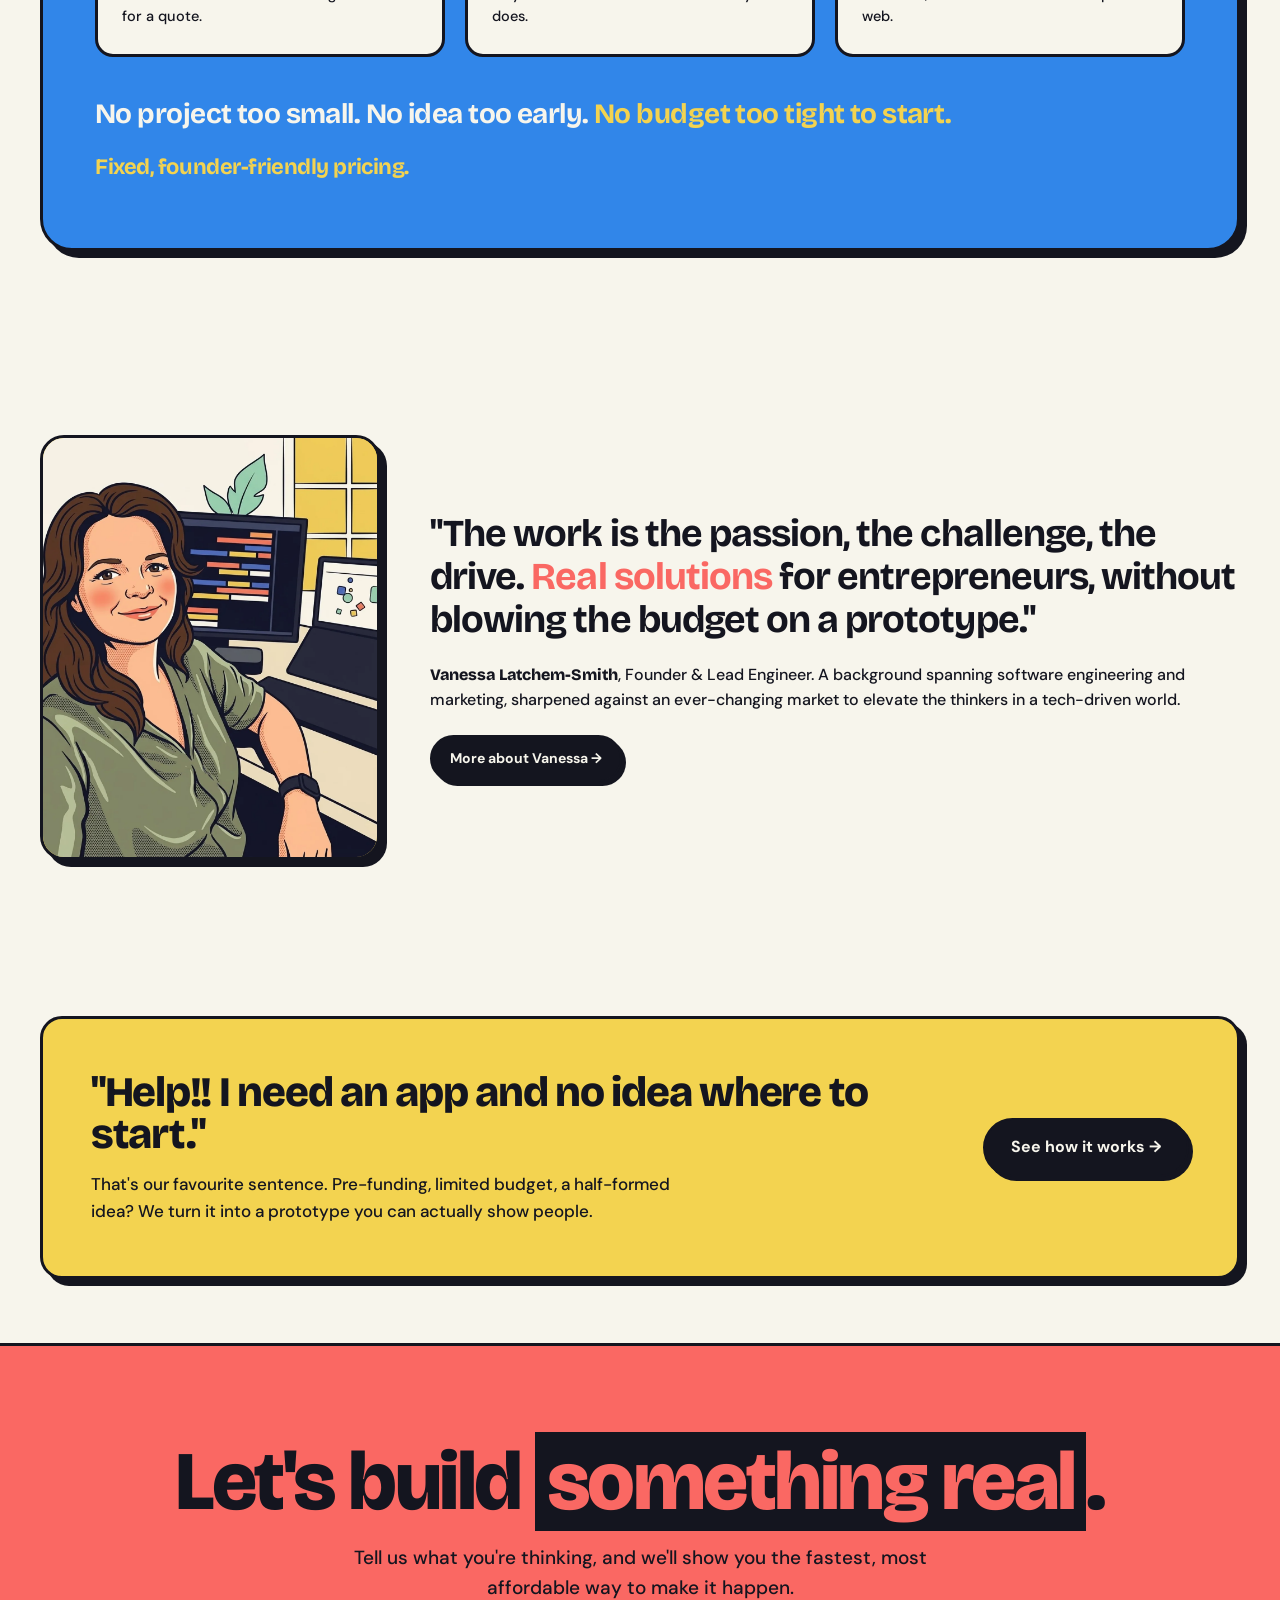
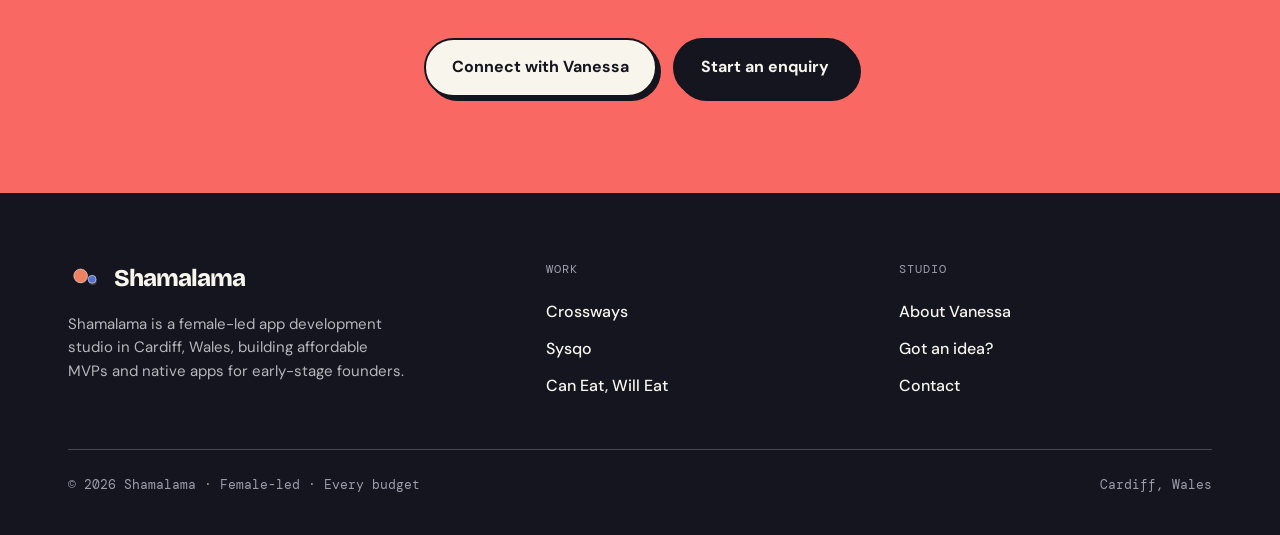
==== commit e88c18b5: "Align JSON-LD OfferCatalog to spec + replace Sysqo iframe with static img - hasOfferCatalog.name: "S" ====
--- a/index.html
+++ b/index.html
@@ -56,33 +56,30 @@
   ],
   "hasOfferCatalog": {
     "@type": "OfferCatalog",
-    "name": "Shamalama services",
+    "name": "App Development Services",
     "itemListElement": [
       {
         "@type": "Offer",
         "itemOffered": {
           "@type": "Service",
-          "name": "Native App Development",
           "serviceType": "Native App Development",
-          "provider": {"@type": "ProfessionalService", "name": "Shamalama", "url": "https://shamalama.co.uk"}
+          "provider": {"@type": "ProfessionalService", "name": "Shamalama"}
         }
       },
       {
         "@type": "Offer",
         "itemOffered": {
           "@type": "Service",
-          "name": "MVP Development",
           "serviceType": "MVP Development",
-          "provider": {"@type": "ProfessionalService", "name": "Shamalama", "url": "https://shamalama.co.uk"}
+          "provider": {"@type": "ProfessionalService", "name": "Shamalama"}
         }
       },
       {
         "@type": "Offer",
         "itemOffered": {
           "@type": "Service",
-          "name": "Front-End Web Development",
           "serviceType": "Front-End Web Development",
-          "provider": {"@type": "ProfessionalService", "name": "Shamalama", "url": "https://shamalama.co.uk"}
+          "provider": {"@type": "ProfessionalService", "name": "Shamalama"}
         }
       }
     ]
@@ -209,9 +206,8 @@
       <div class="browser panel-browser">
         <div class="bar"><span class="d"></span><span class="d"></span><span class="d"></span><span class="url">sysqo.com</span></div>
         <div class="live-preview" style="height:262px;">
-          <!-- TODO: drop a static screenshot of sysqo.com homepage here (~1200x630 webp). Acts as SEO-readable fallback behind the live iframe. -->
-          <img src="images/sysqo-preview.webp" alt="Sysqo enterprise AI website — designed and built by Shamalama" style="position:absolute;inset:0;width:100%;height:100%;object-fit:cover;object-position:top;" loading="lazy" />
-          <iframe src="https://sysqo.com/index.html" title="Live preview of sysqo.com" loading="lazy" referrerpolicy="no-referrer" aria-hidden="true" tabindex="-1"></iframe>
+          <!-- TODO: add Sysqo preview image here -->
+          <img src="images/sysqo/preview.webp" alt="Sysqo enterprise AI website — designed and built by Shamalama" style="position:absolute;inset:0;width:100%;height:100%;object-fit:cover;object-position:top;" loading="lazy" />
         </div>
       </div>
     </div>
--- a/styles.css
+++ b/styles.css
@@ -164,7 +164,7 @@
 @media(max-width:760px){ .foot-grid{ grid-template-columns:1fr; gap:30px; } }
 footer.site .brand{ color:var(--paper); }
 .foot-blurb{ margin-top:16px; color:oklch(0.78 0.01 280); font-size:15px; max-width:34ch; }
-.foot-col h5, .foot-col .footer-nav-heading{ font-family:var(--font-mono); text-transform:uppercase; letter-spacing:0.08em; font-size:12px; color:oklch(0.7 0.02 280); margin-bottom:16px; }
+.foot-col .footer-nav-heading{ font-family:var(--font-mono); text-transform:uppercase; letter-spacing:0.08em; font-size:12px; color:oklch(0.7 0.02 280); margin-bottom:16px; }
 .foot-col a{ display:block; padding:6px 0; font-weight:500; color:var(--paper); transition:color .18s; }
 .foot-col a:hover{ color:var(--coral); }
 .foot-base{ display:flex; justify-content:space-between; flex-wrap:wrap; gap:14px; padding-top:26px; }
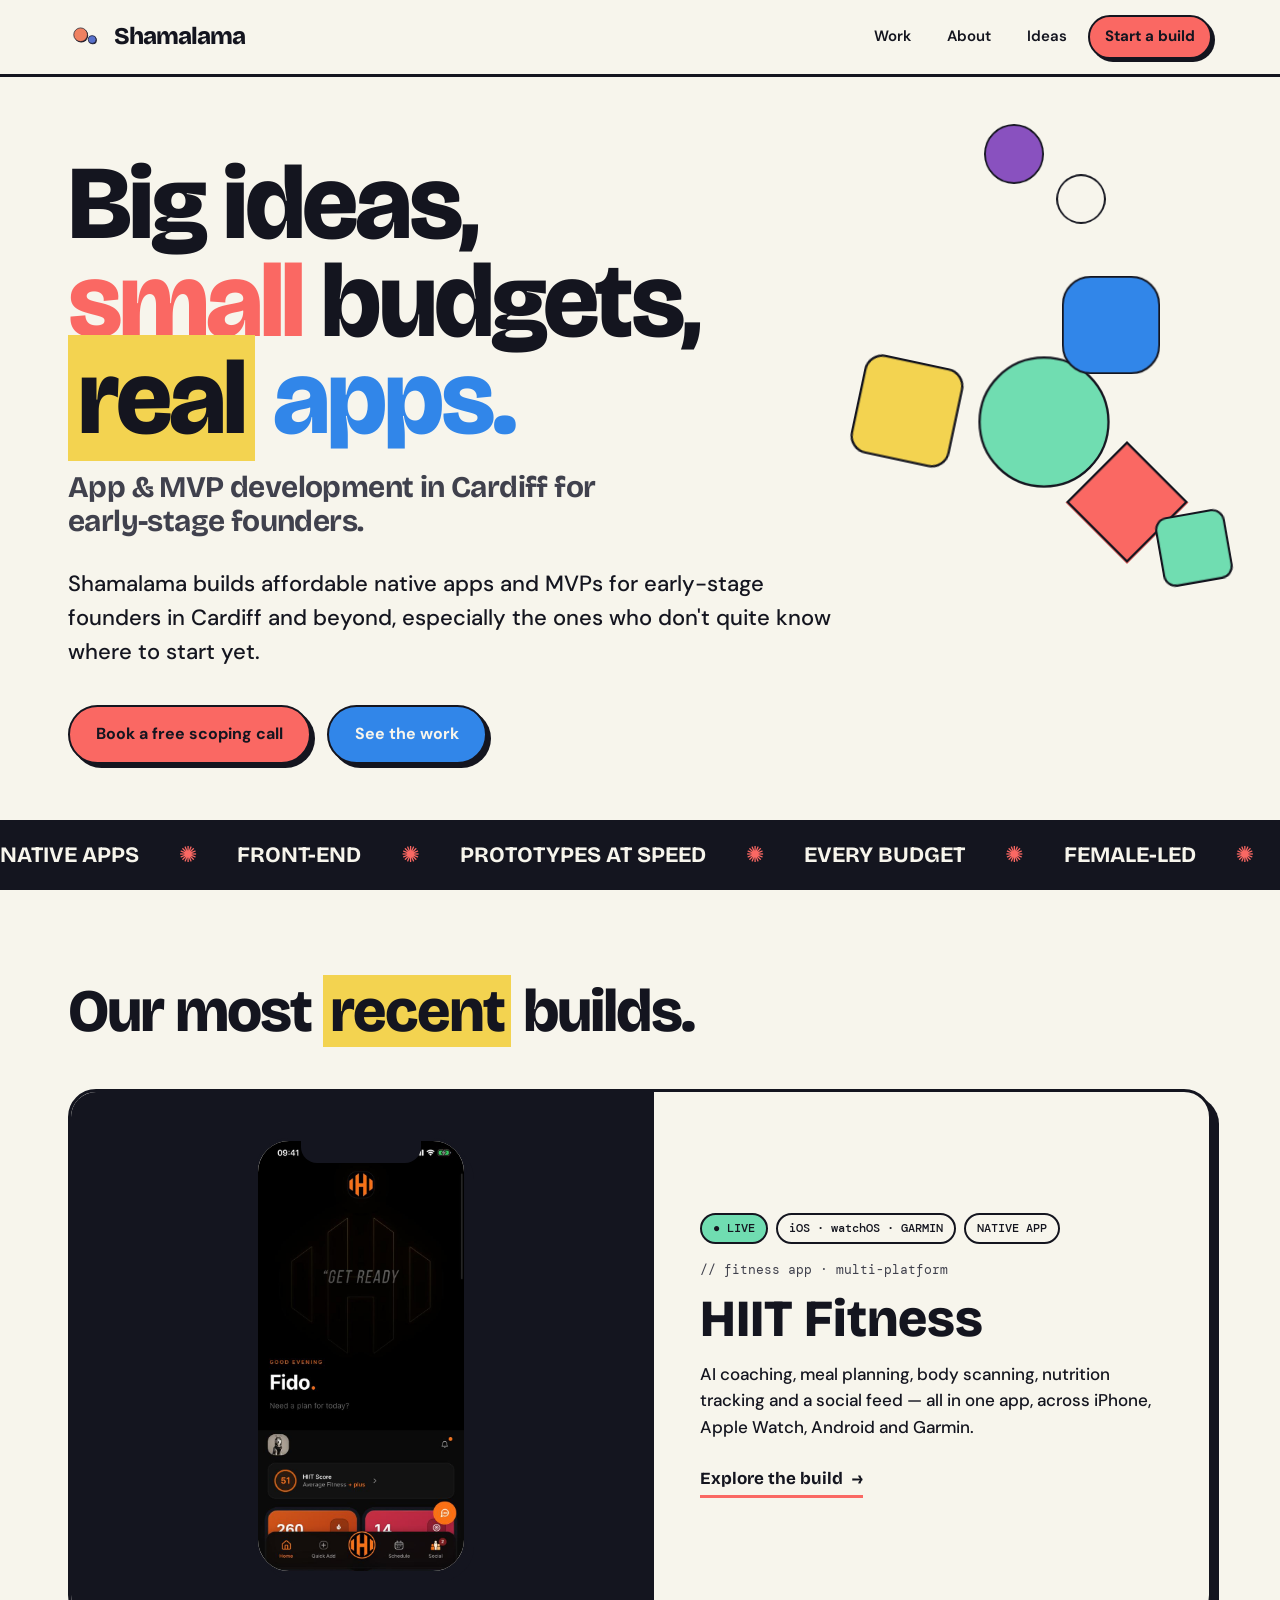
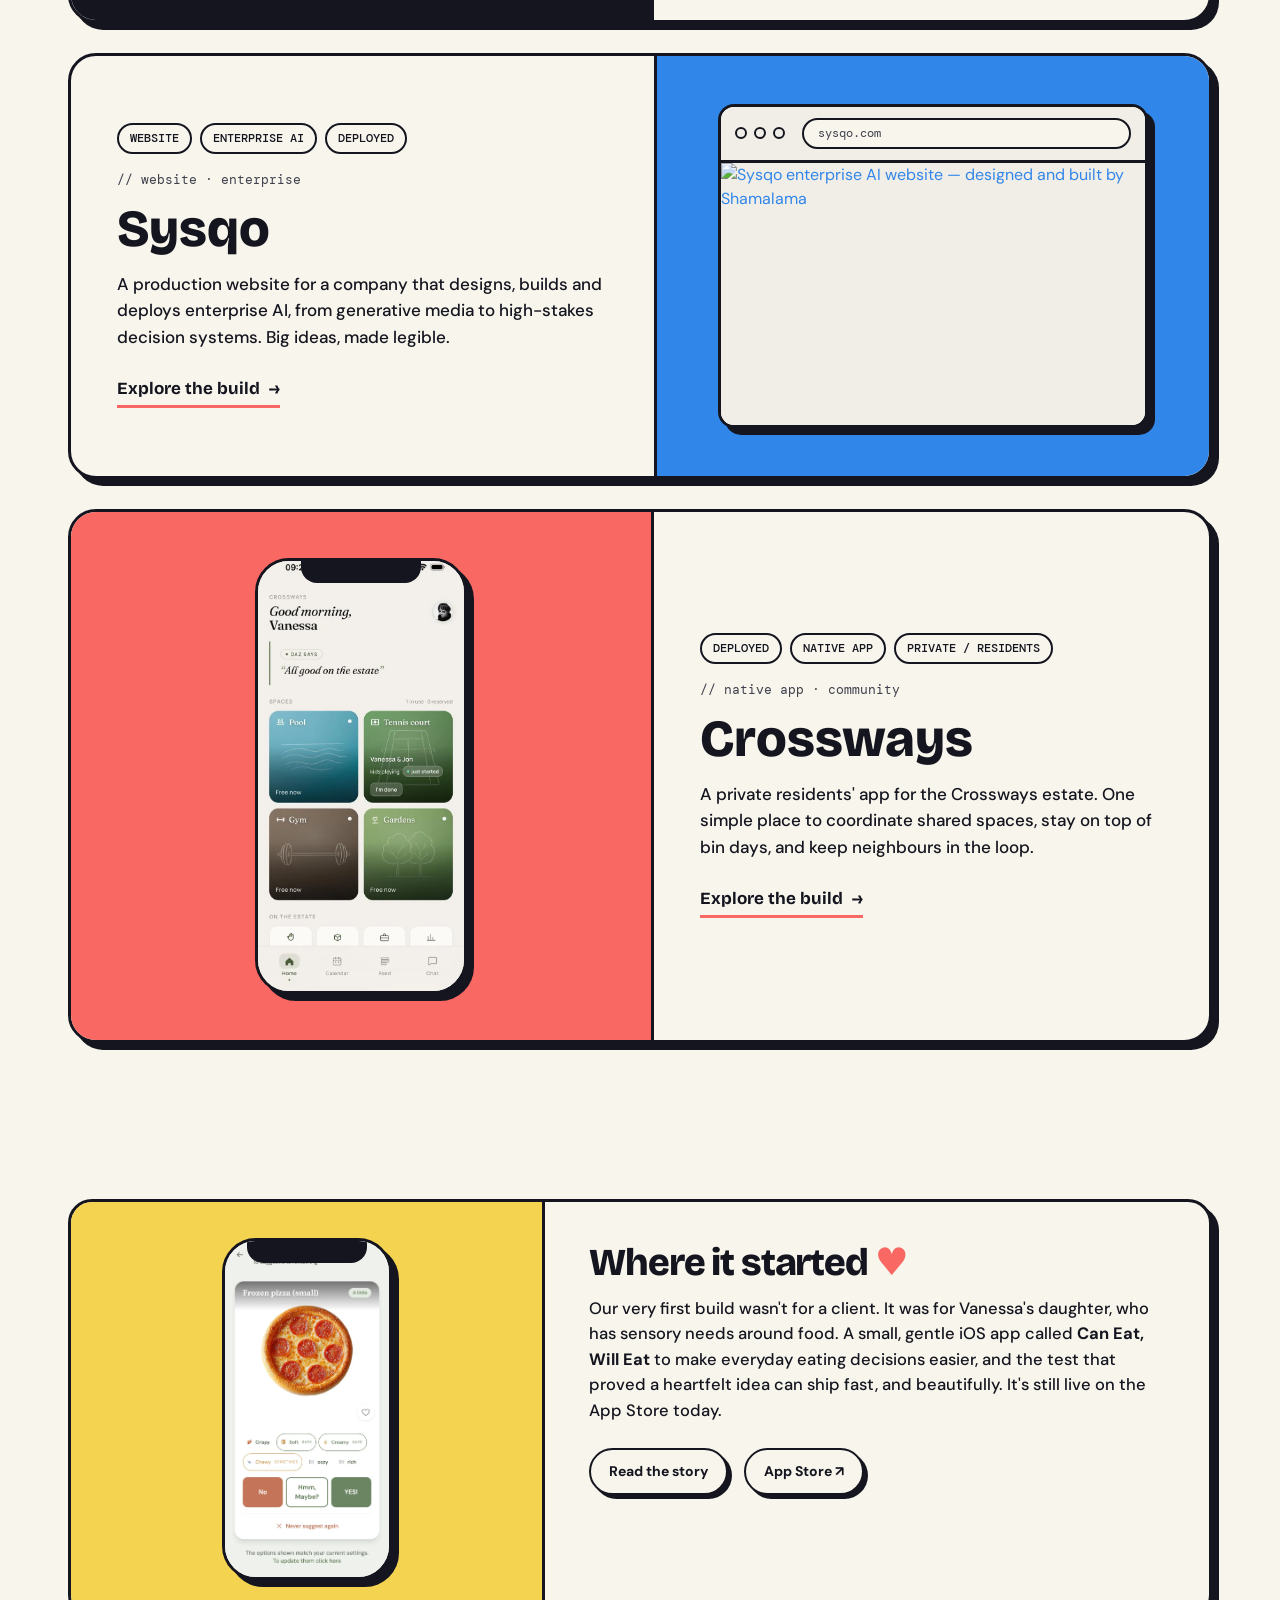
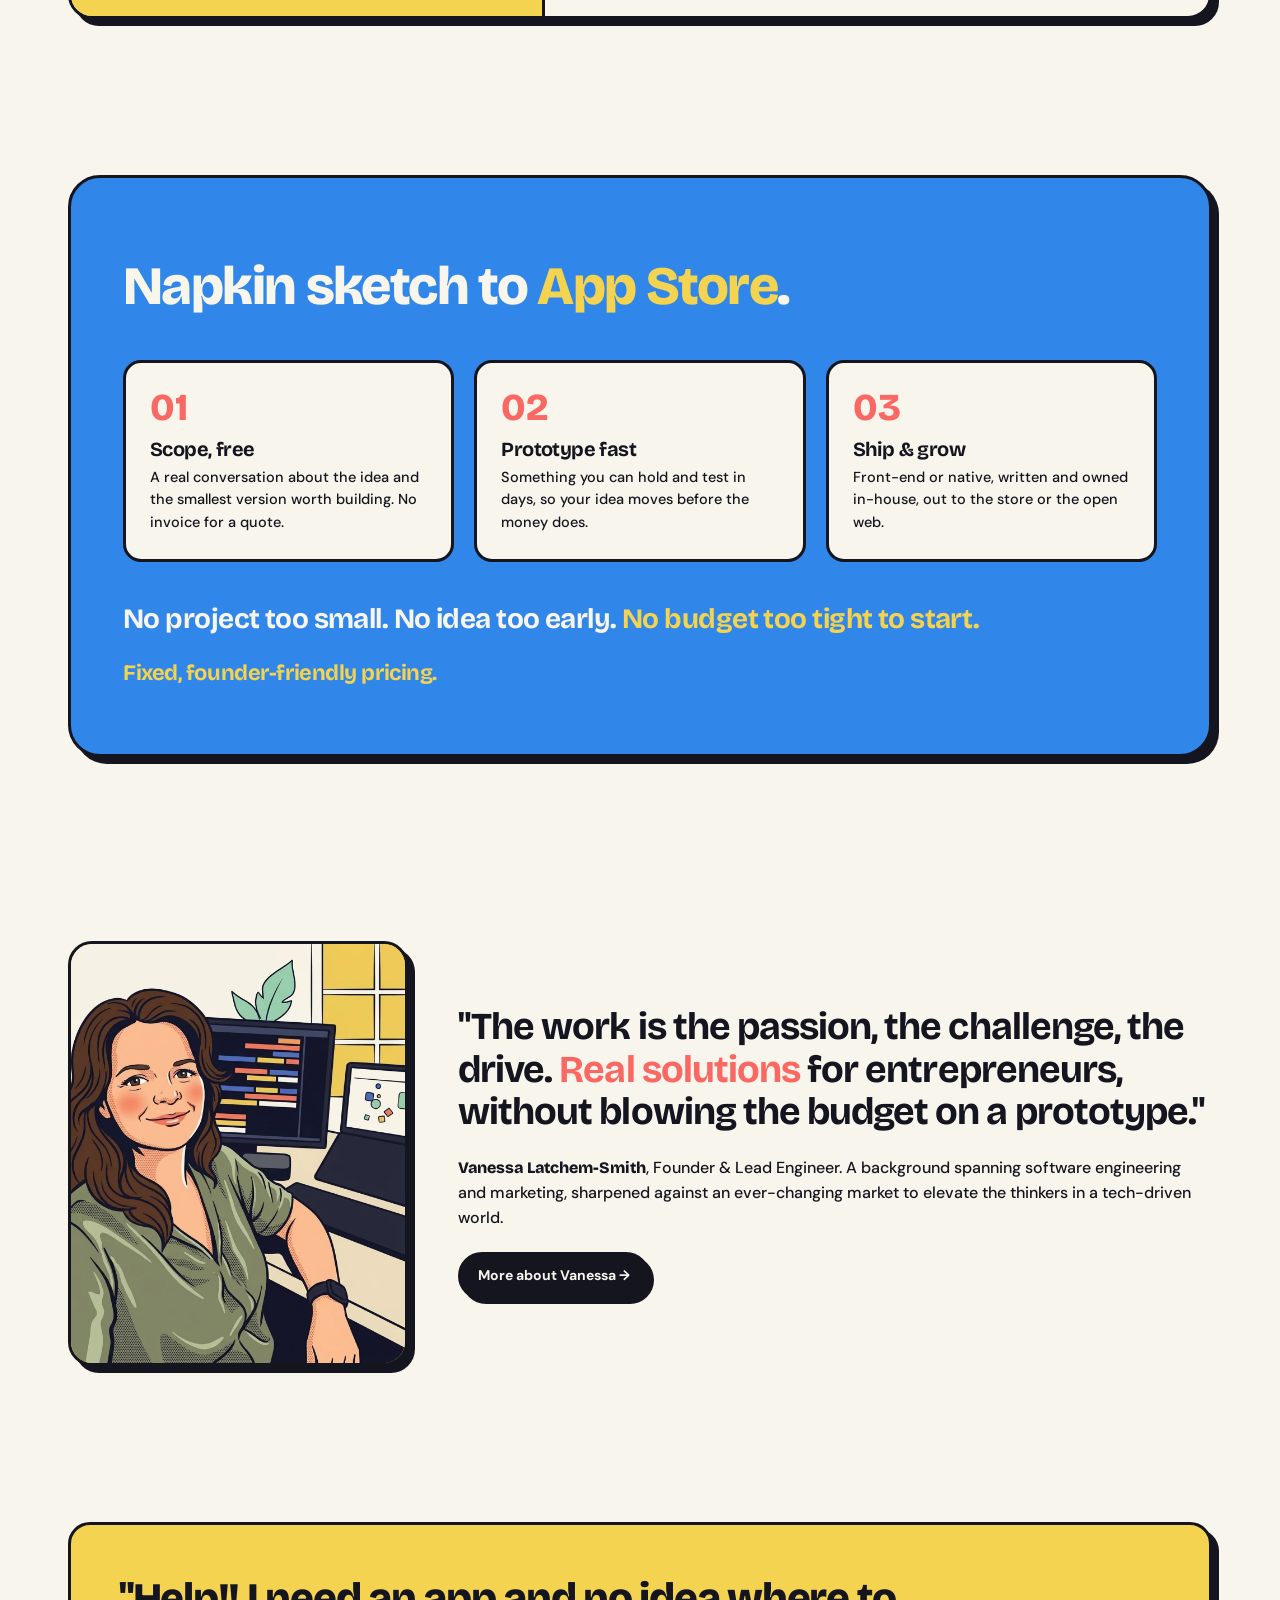
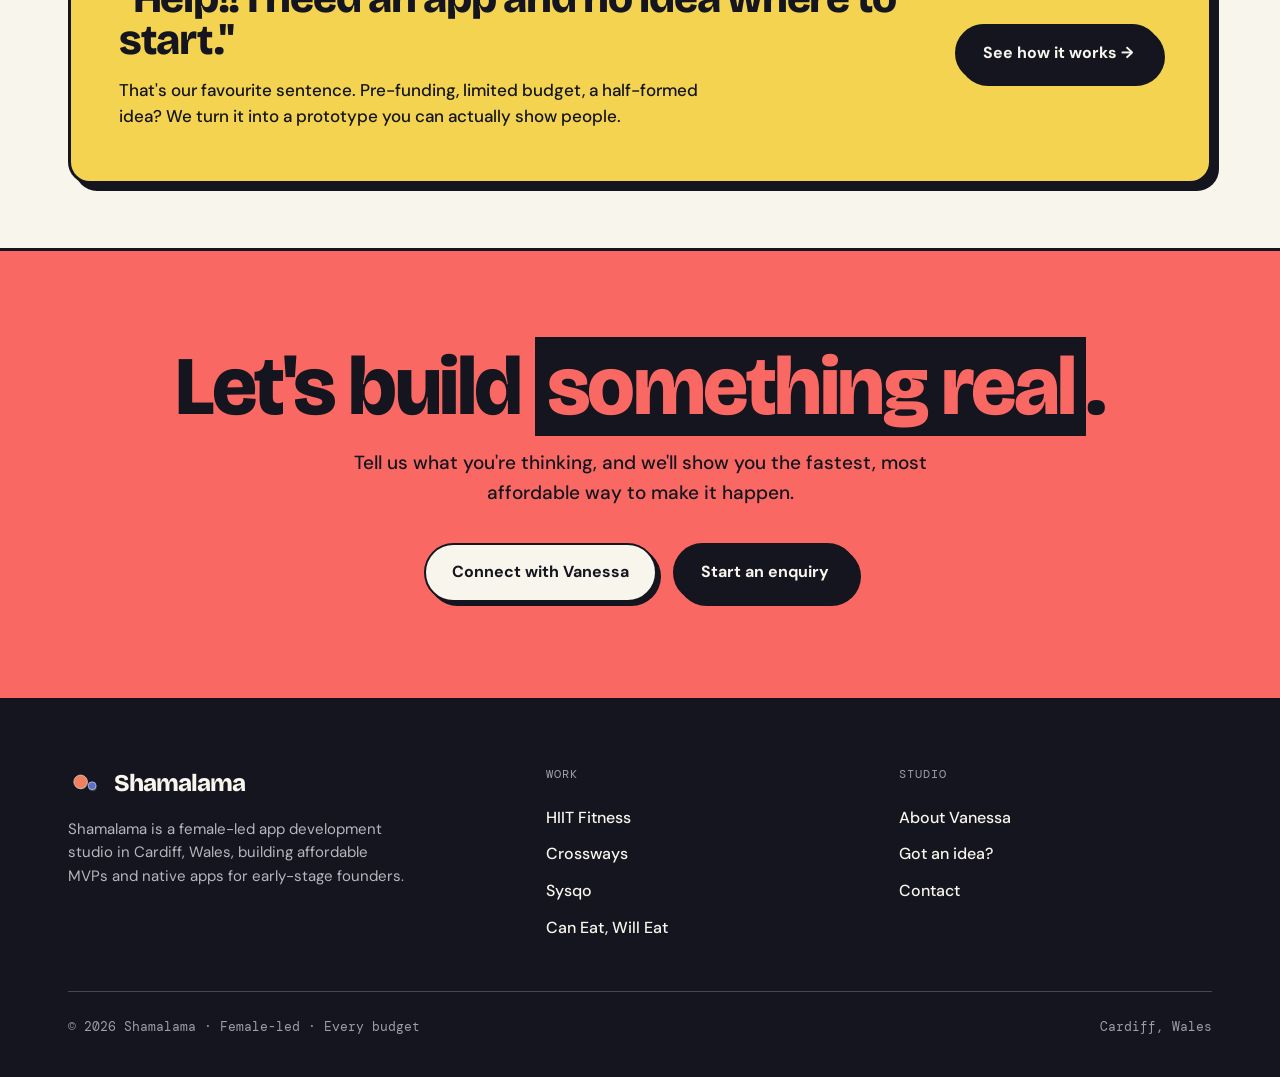
==== commit 703dd7b6: "feat: add HIIT Fitness case study and update work section New work-hiit-fitness.html page with scree" ====
--- a/index.html
+++ b/index.html
@@ -180,8 +180,44 @@
 
 <section class="block wrap" id="work">
   <div class="sec-head rv">
-    <h2 class="sec-title">Two latest builds we're <em class="hl">proud</em> of.</h2>
-  </div>
+    <h2 class="sec-title">Our most <em class="hl">recent</em> builds.</h2>
+  </div>
+
+  <!-- HIIT Fitness -->
+  <a class="feat-row rv" href="work-hiit-fitness.html">
+    <div class="fr-media" style="background:var(--ink);">
+      <div class="phone panel-phone">
+        <div class="notch"></div>
+        <img class="screen" src="images/hiit/home.jpeg" alt="HIIT Fitness app home screen on iPhone" style="height:430px;object-fit:cover;object-position:top;" />
+      </div>
+    </div>
+    <div class="fr-body">
+      <div class="chip-row" style="margin-bottom:16px;"><span class="chip live">● LIVE</span><span class="chip">iOS · watchOS · GARMIN</span><span class="chip">NATIVE APP</span></div>
+      <div class="fr-kicker mono">// fitness app · multi-platform</div>
+      <div class="fr-name">HIIT Fitness</div>
+      <p class="fr-desc">AI coaching, meal planning, body scanning, nutrition tracking and a social feed — all in one app, across iPhone, Apple Watch, Android and Garmin.</p>
+      <span class="fr-link">Explore the build <span class="arr">→</span></span>
+    </div>
+  </a>
+
+  <!-- Sysqo -->
+  <a class="feat-row flip rv" href="work-sysqo.html">
+    <div class="fr-media blue">
+      <div class="browser panel-browser">
+        <div class="bar"><span class="d"></span><span class="d"></span><span class="d"></span><span class="url">sysqo.com</span></div>
+        <div class="live-preview" style="height:262px;">
+          <img src="images/sysqo/preview.webp" alt="Sysqo enterprise AI website — designed and built by Shamalama" style="position:absolute;inset:0;width:100%;height:100%;object-fit:cover;object-position:top;" loading="lazy" />
+        </div>
+      </div>
+    </div>
+    <div class="fr-body">
+      <div class="chip-row" style="margin-bottom:16px;"><span class="chip">WEBSITE</span><span class="chip">ENTERPRISE AI</span><span class="chip">DEPLOYED</span></div>
+      <div class="fr-kicker mono">// website · enterprise</div>
+      <div class="fr-name">Sysqo</div>
+      <p class="fr-desc">A production website for a company that designs, builds and deploys enterprise AI, from generative media to high-stakes decision systems. Big ideas, made legible.</p>
+      <span class="fr-link">Explore the build <span class="arr">→</span></span>
+    </div>
+  </a>
 
   <!-- Crossways -->
   <a class="feat-row rv" href="work-crossways.html">
@@ -196,26 +232,6 @@
       <div class="fr-kicker mono">// native app · community</div>
       <div class="fr-name">Crossways</div>
       <p class="fr-desc">A private residents' app for the Crossways estate. One simple place to coordinate shared spaces, stay on top of bin days, and keep neighbours in the loop.</p>
-      <span class="fr-link">Explore the build <span class="arr">→</span></span>
-    </div>
-  </a>
-
-  <!-- Sysqo -->
-  <a class="feat-row flip rv" href="work-sysqo.html">
-    <div class="fr-media blue">
-      <div class="browser panel-browser">
-        <div class="bar"><span class="d"></span><span class="d"></span><span class="d"></span><span class="url">sysqo.com</span></div>
-        <div class="live-preview" style="height:262px;">
-          <!-- TODO: add Sysqo preview image here -->
-          <img src="images/sysqo/preview.webp" alt="Sysqo enterprise AI website — designed and built by Shamalama" style="position:absolute;inset:0;width:100%;height:100%;object-fit:cover;object-position:top;" loading="lazy" />
-        </div>
-      </div>
-    </div>
-    <div class="fr-body">
-      <div class="chip-row" style="margin-bottom:16px;"><span class="chip">WEBSITE</span><span class="chip">ENTERPRISE AI</span><span class="chip">DEPLOYED</span></div>
-      <div class="fr-kicker mono">// website · enterprise</div>
-      <div class="fr-name">Sysqo</div>
-      <p class="fr-desc">A production website for a company that designs, builds and deploys enterprise AI, from generative media to high-stakes decision systems. Big ideas, made legible.</p>
       <span class="fr-link">Explore the build <span class="arr">→</span></span>
     </div>
   </a>
@@ -301,6 +317,7 @@
       </div>
       <div class="foot-col">
         <p class="footer-nav-heading">Work</p>
+        <a href="work-hiit-fitness.html">HIIT Fitness</a>
         <a href="work-crossways.html">Crossways</a>
         <a href="work-sysqo.html">Sysqo</a>
         <a href="work-can-eat-will-eat.html">Can Eat, Will Eat</a>
--- a/styles.css
+++ b/styles.css
@@ -91,8 +91,8 @@
 .sec-tag{ font-family:var(--font-mono); font-size:14px; font-weight:500; display:inline-block; padding:4px 13px; border:2px solid var(--ink); border-radius:999px; }
 
 /* ---------------- sections ---------------- */
-section.block{ padding:92px 0; }
-section.block.tight{ padding:64px 0; }
+section.block{ padding-block:92px; }
+section.block.tight{ padding-block:64px; }
 .sec-head{ margin-bottom:48px; }
 .sec-head .sec-tag{ margin-bottom:20px; }
 .sec-title{ font-family:var(--font-disp); font-weight:800; font-size:clamp(32px,5vw,60px); line-height:0.98; max-width:20ch; }
@@ -101,7 +101,7 @@
 .lead{ font-size:clamp(18px,2.1vw,22px); font-weight:500; max-width:54ch; }
 
 /* ---------------- hero ---------------- */
-.hero{ padding:78px 0 56px; position:relative; }
+.hero{ padding-block:78px 56px; position:relative; }
 .hero > .rv{ position:relative; z-index:2; }
 .hero h1{ font-family:var(--font-disp); font-weight:800; line-height:0.93; font-size:clamp(46px,8.2vw,118px); }
 .hero h1 em{ font-style:normal; }
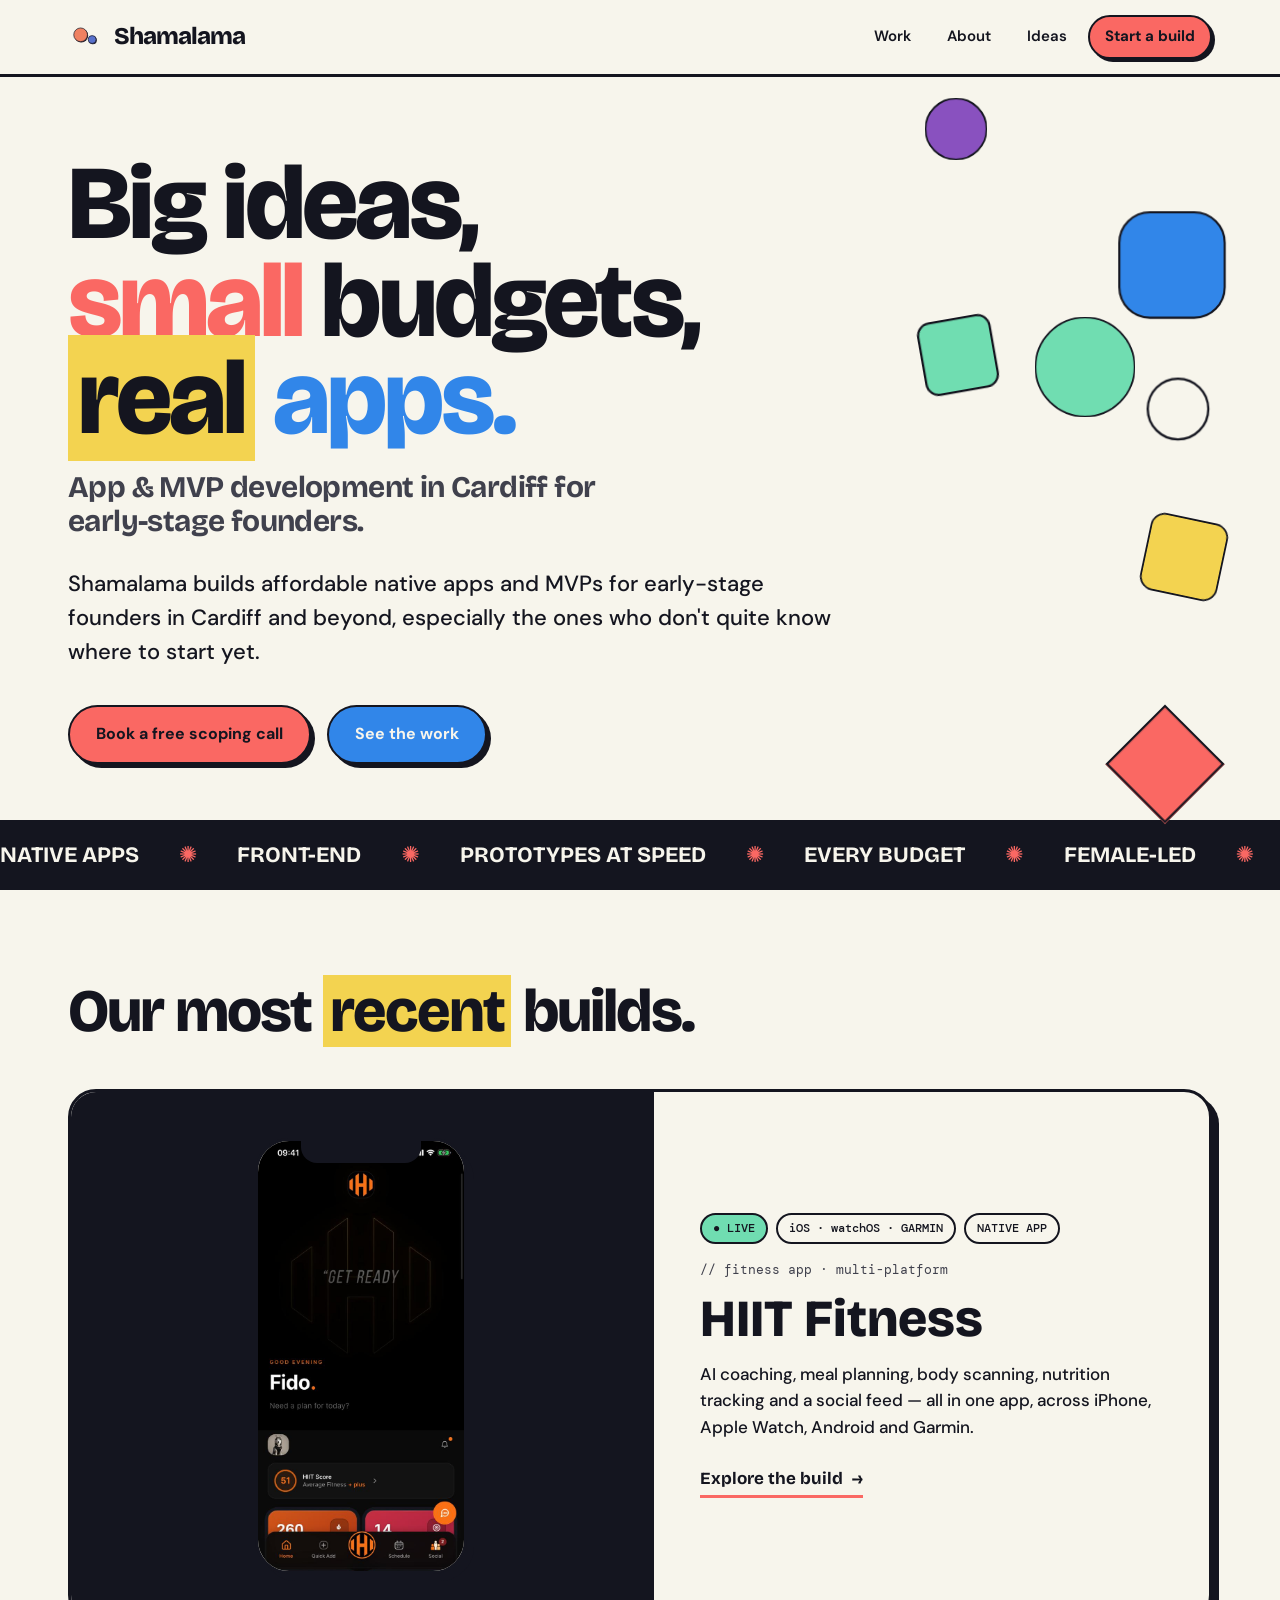
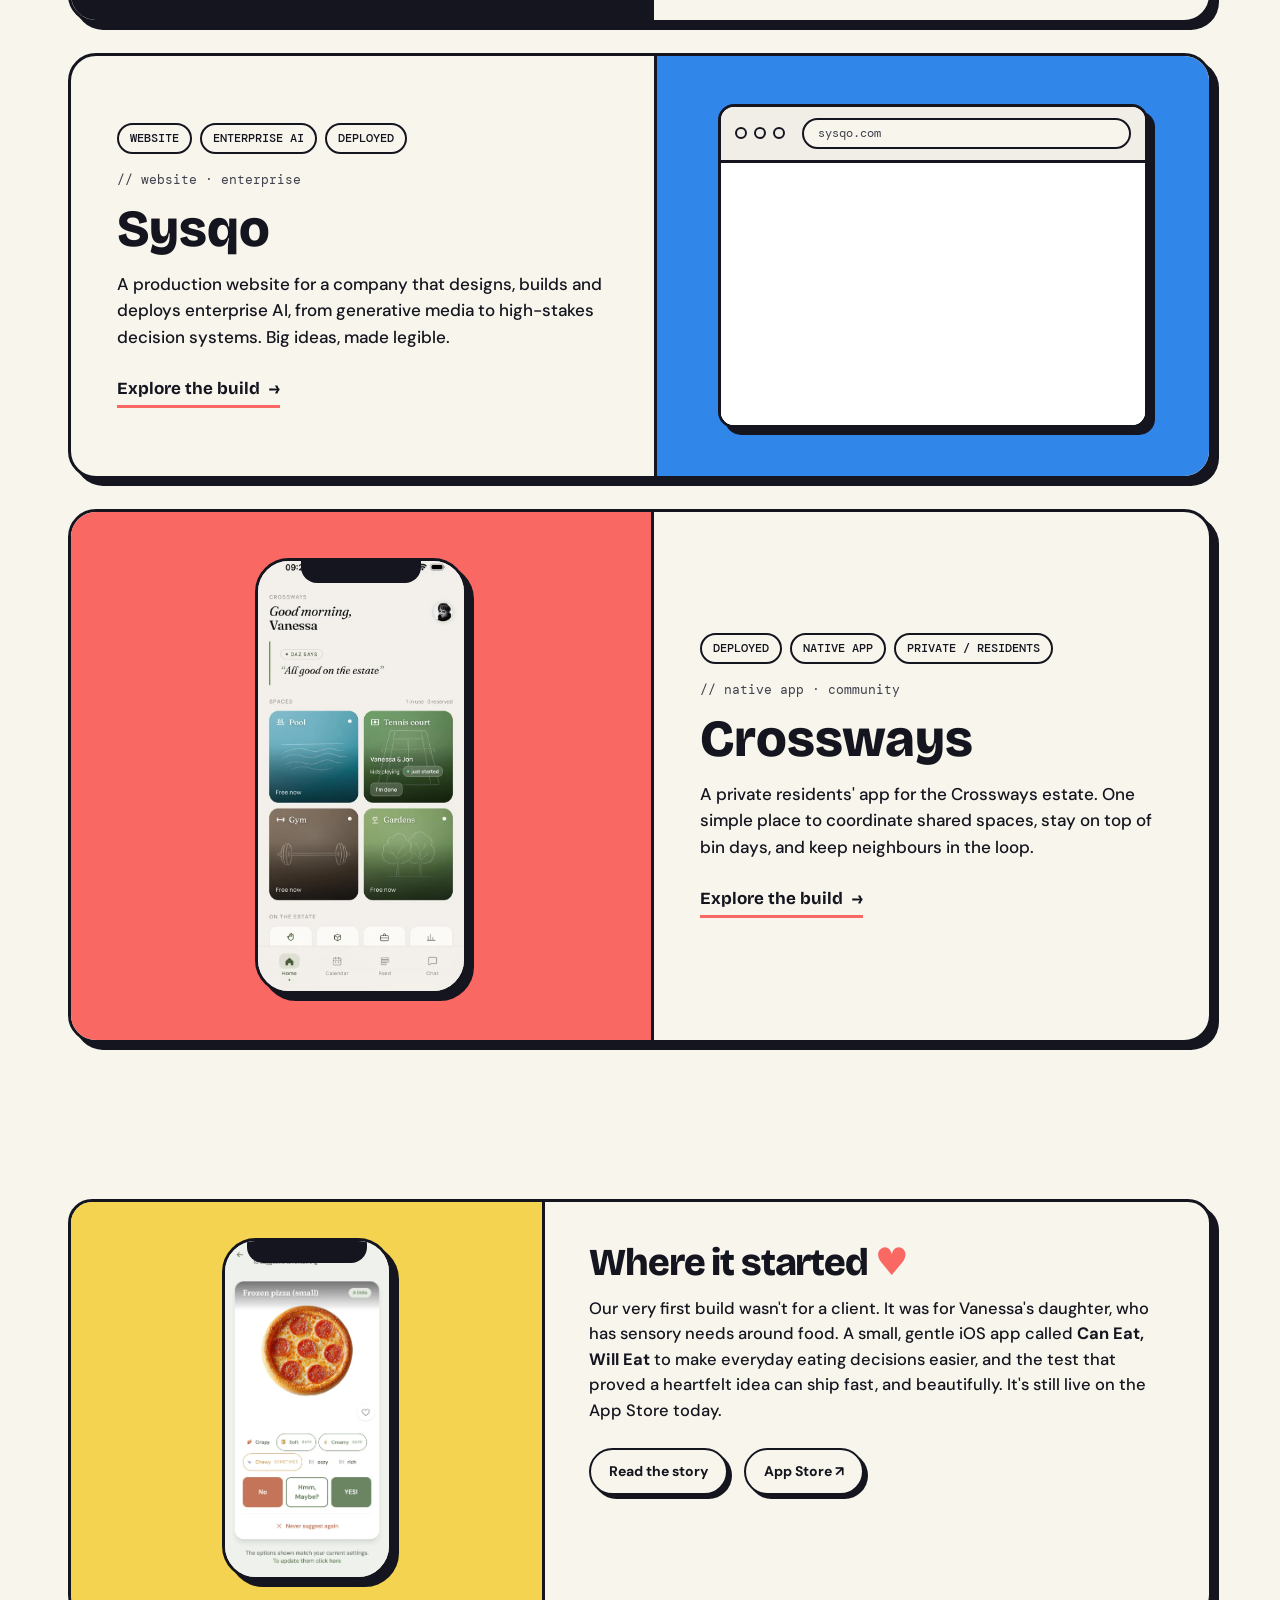
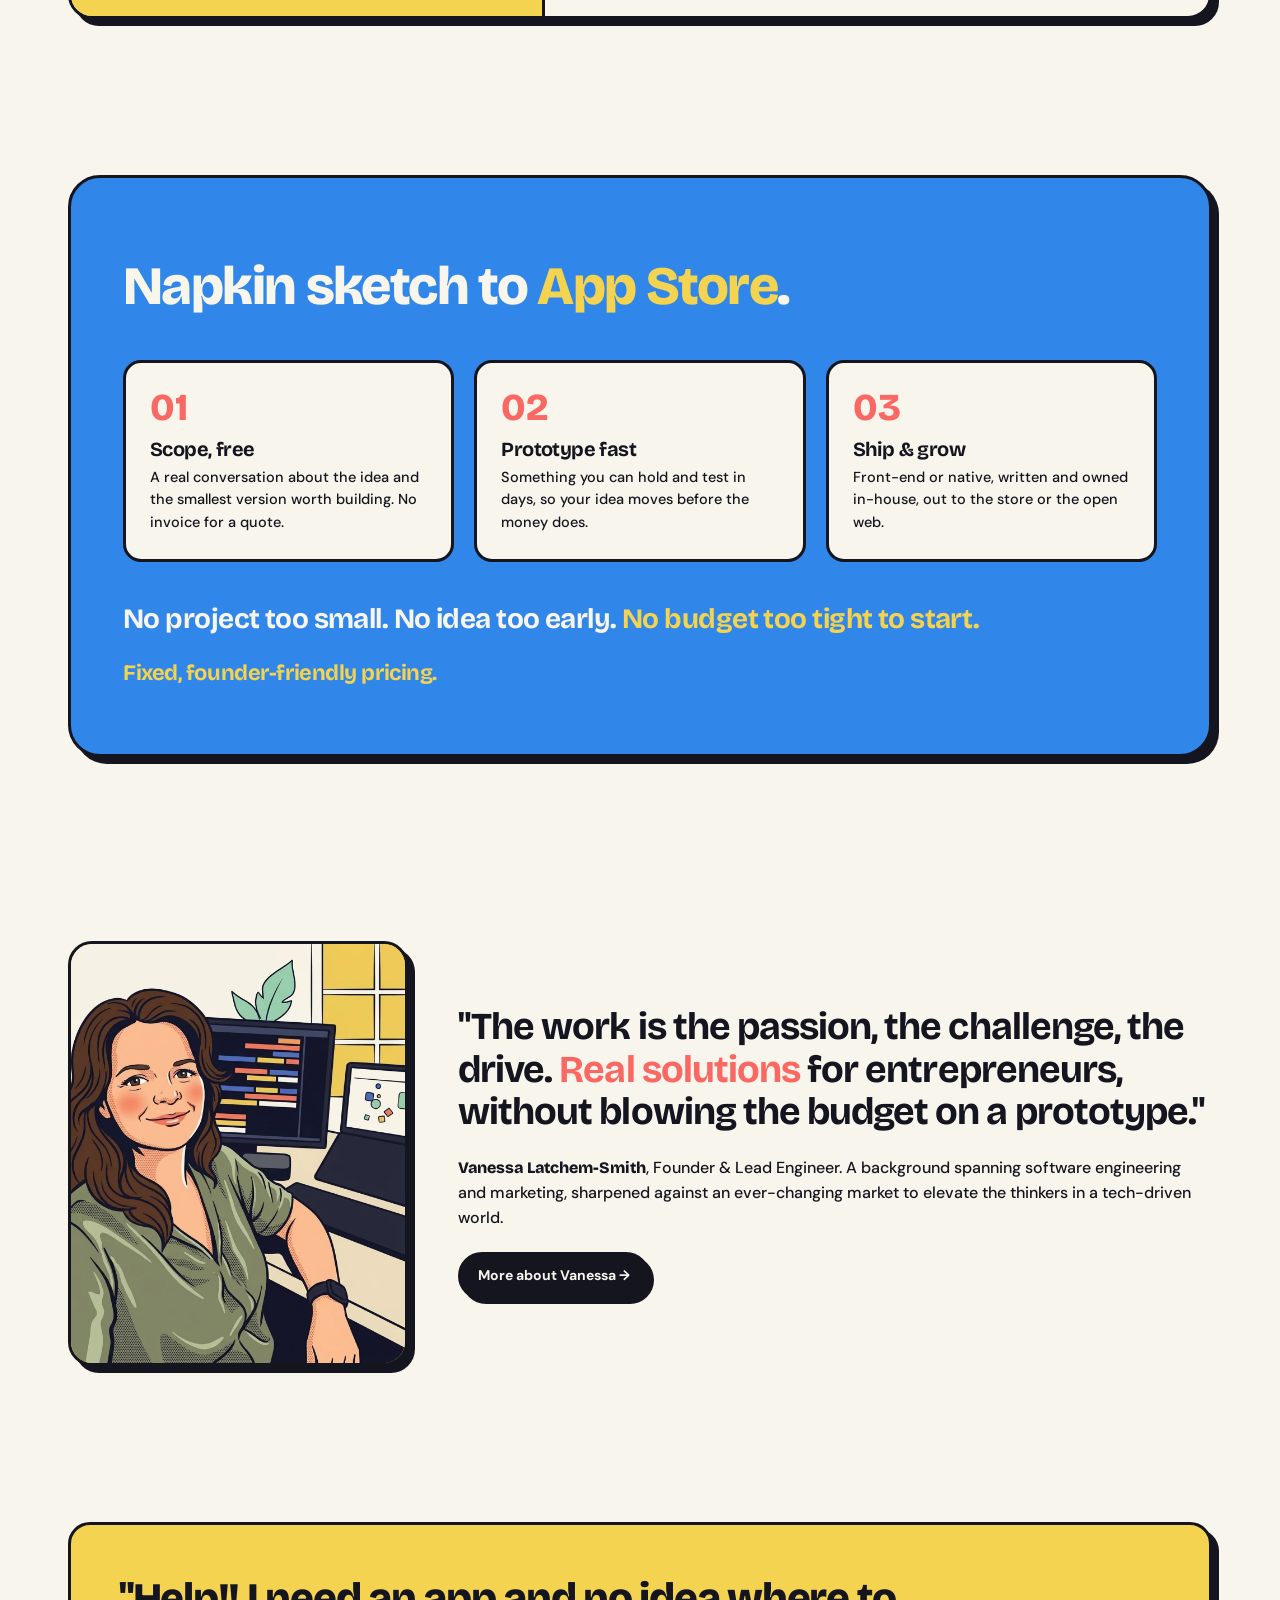
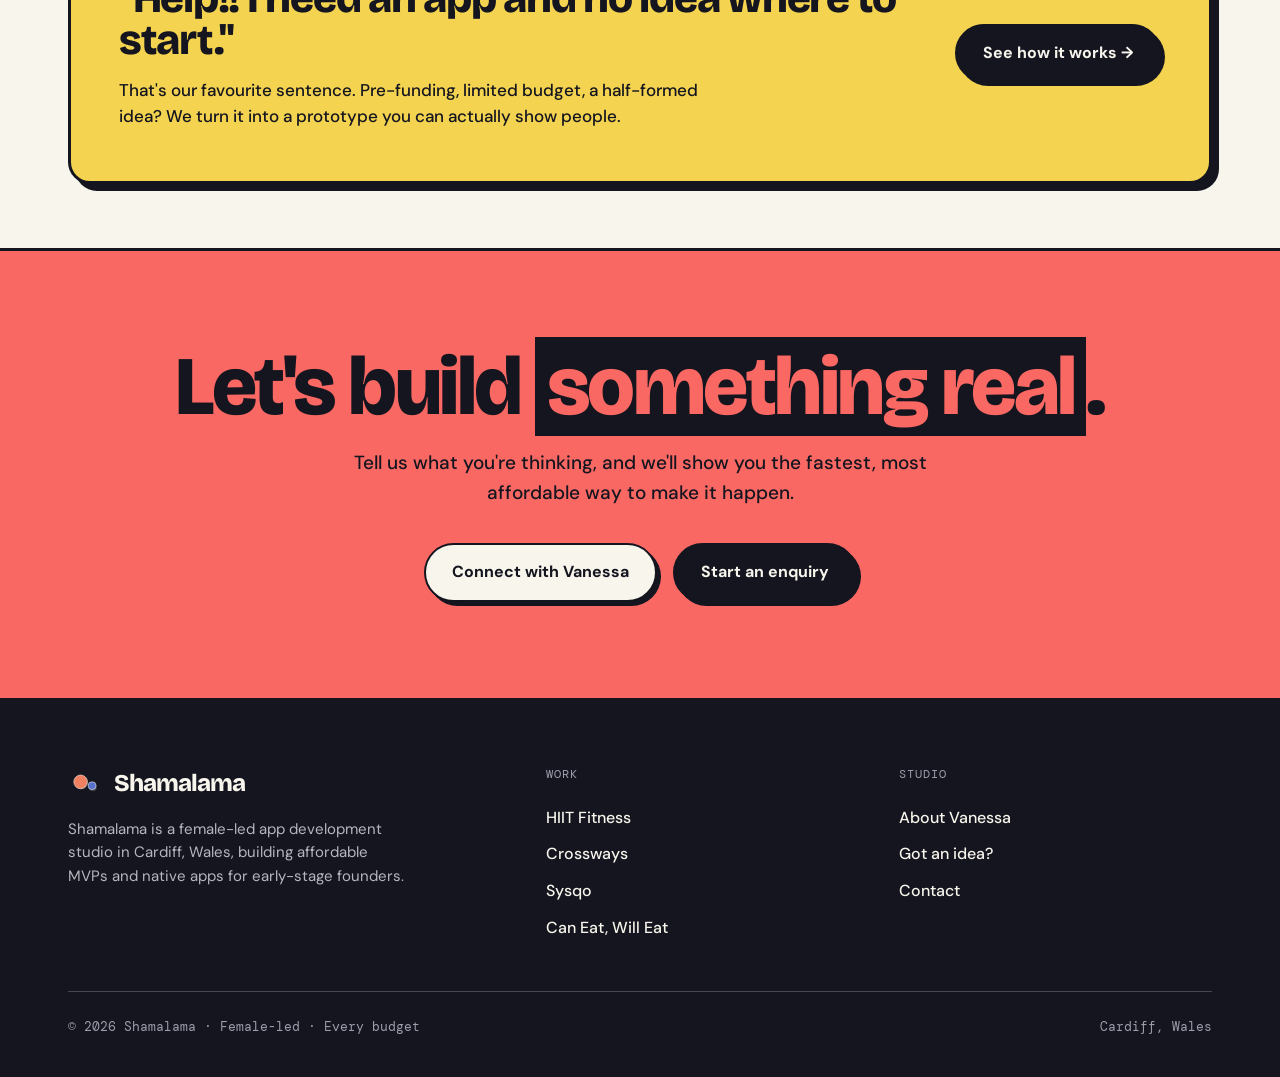
==== commit a57f5e0d: "fix: restore sysqo live iframe preview on homepage Broken img tag replaced with the iframe that was " ====
--- a/index.html
+++ b/index.html
@@ -206,7 +206,7 @@
       <div class="browser panel-browser">
         <div class="bar"><span class="d"></span><span class="d"></span><span class="d"></span><span class="url">sysqo.com</span></div>
         <div class="live-preview" style="height:262px;">
-          <img src="images/sysqo/preview.webp" alt="Sysqo enterprise AI website — designed and built by Shamalama" style="position:absolute;inset:0;width:100%;height:100%;object-fit:cover;object-position:top;" loading="lazy" />
+          <iframe src="https://sysqo.com/index.html" title="Live preview of sysqo.com" loading="lazy" referrerpolicy="no-referrer"></iframe>
         </div>
       </div>
     </div>
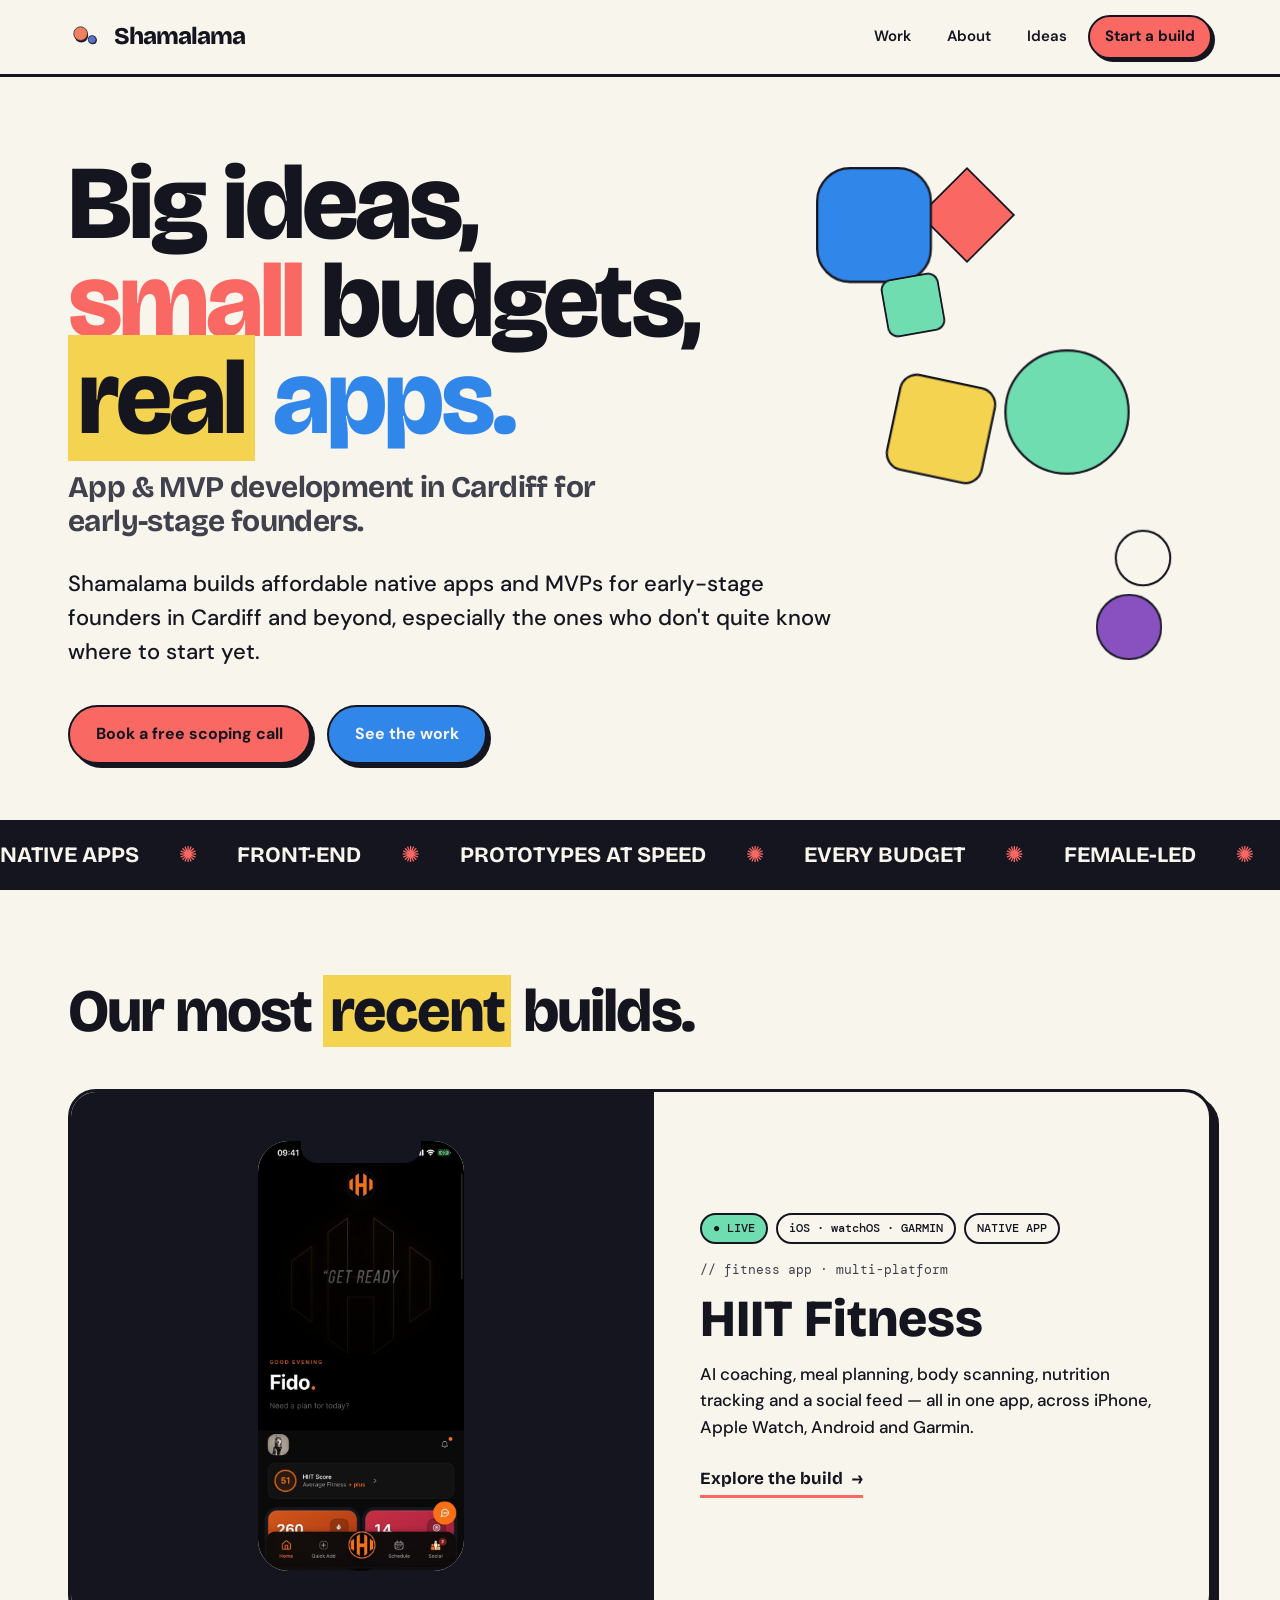
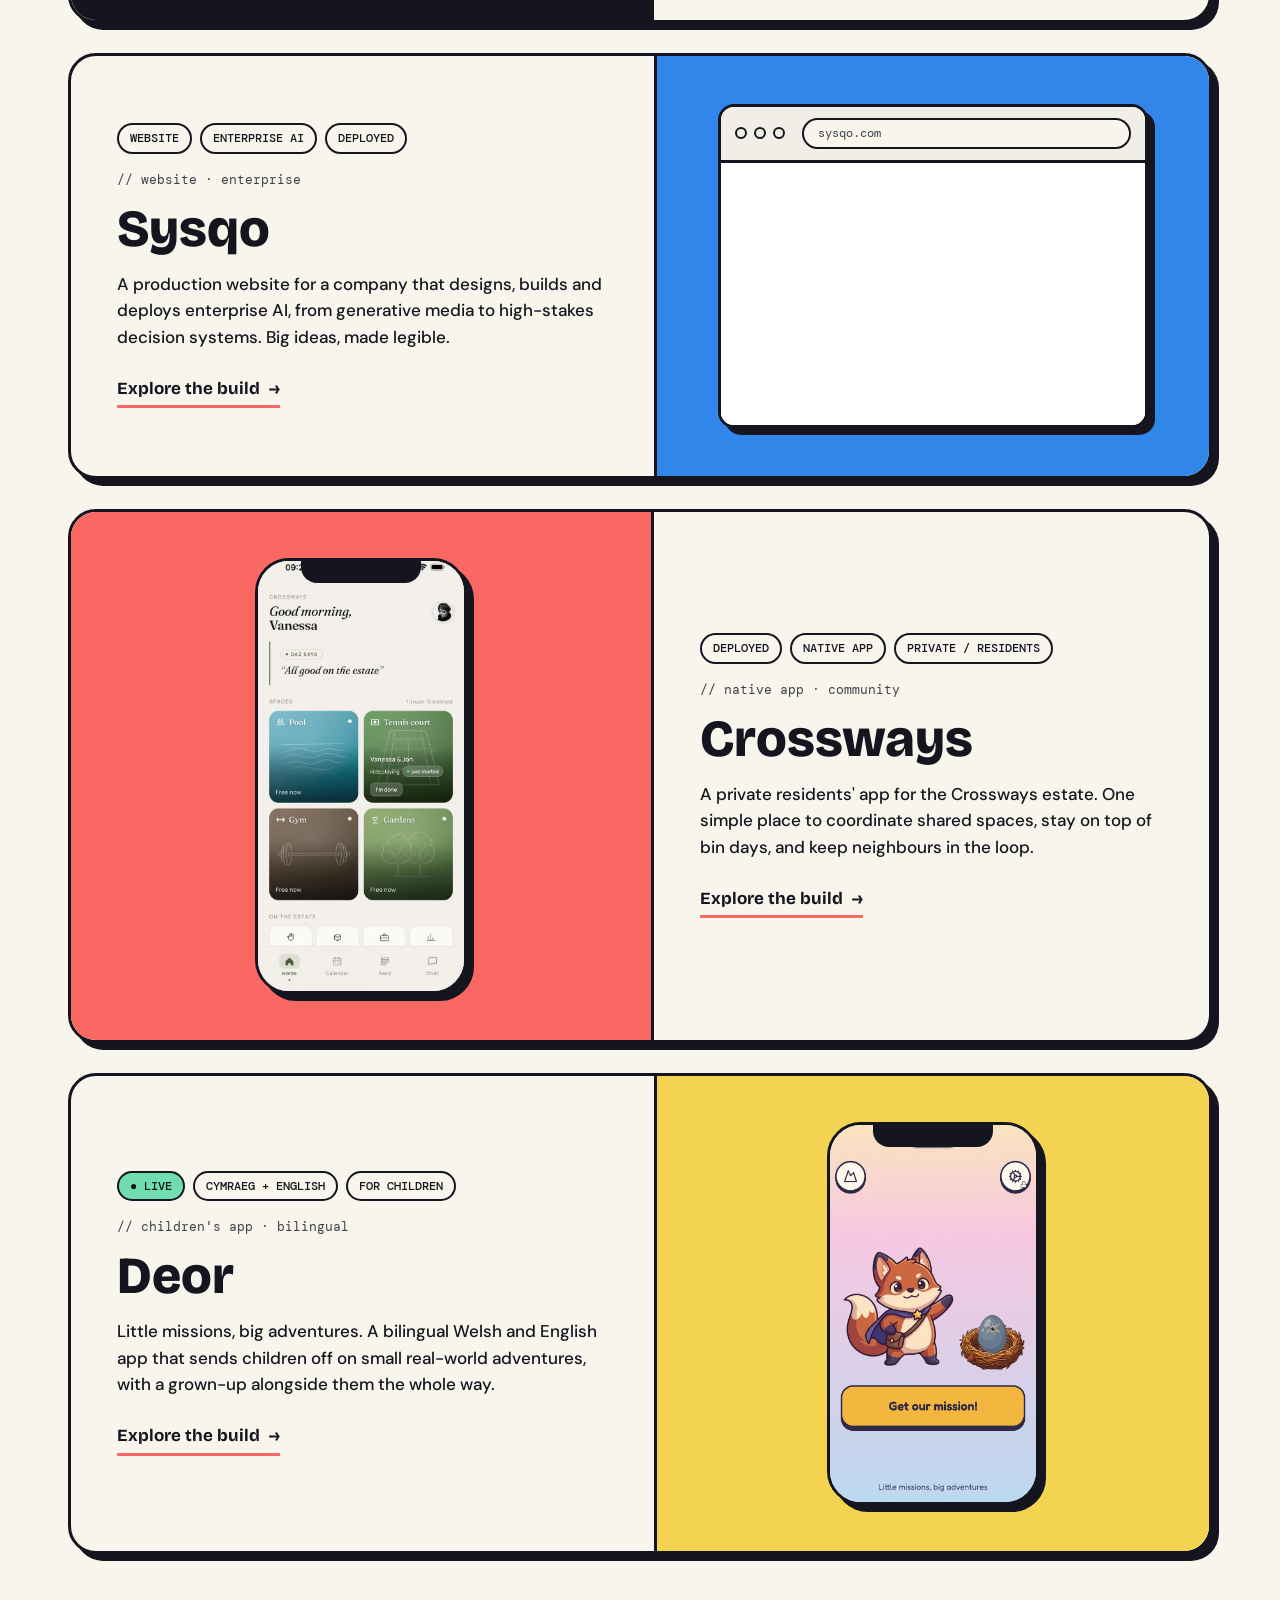
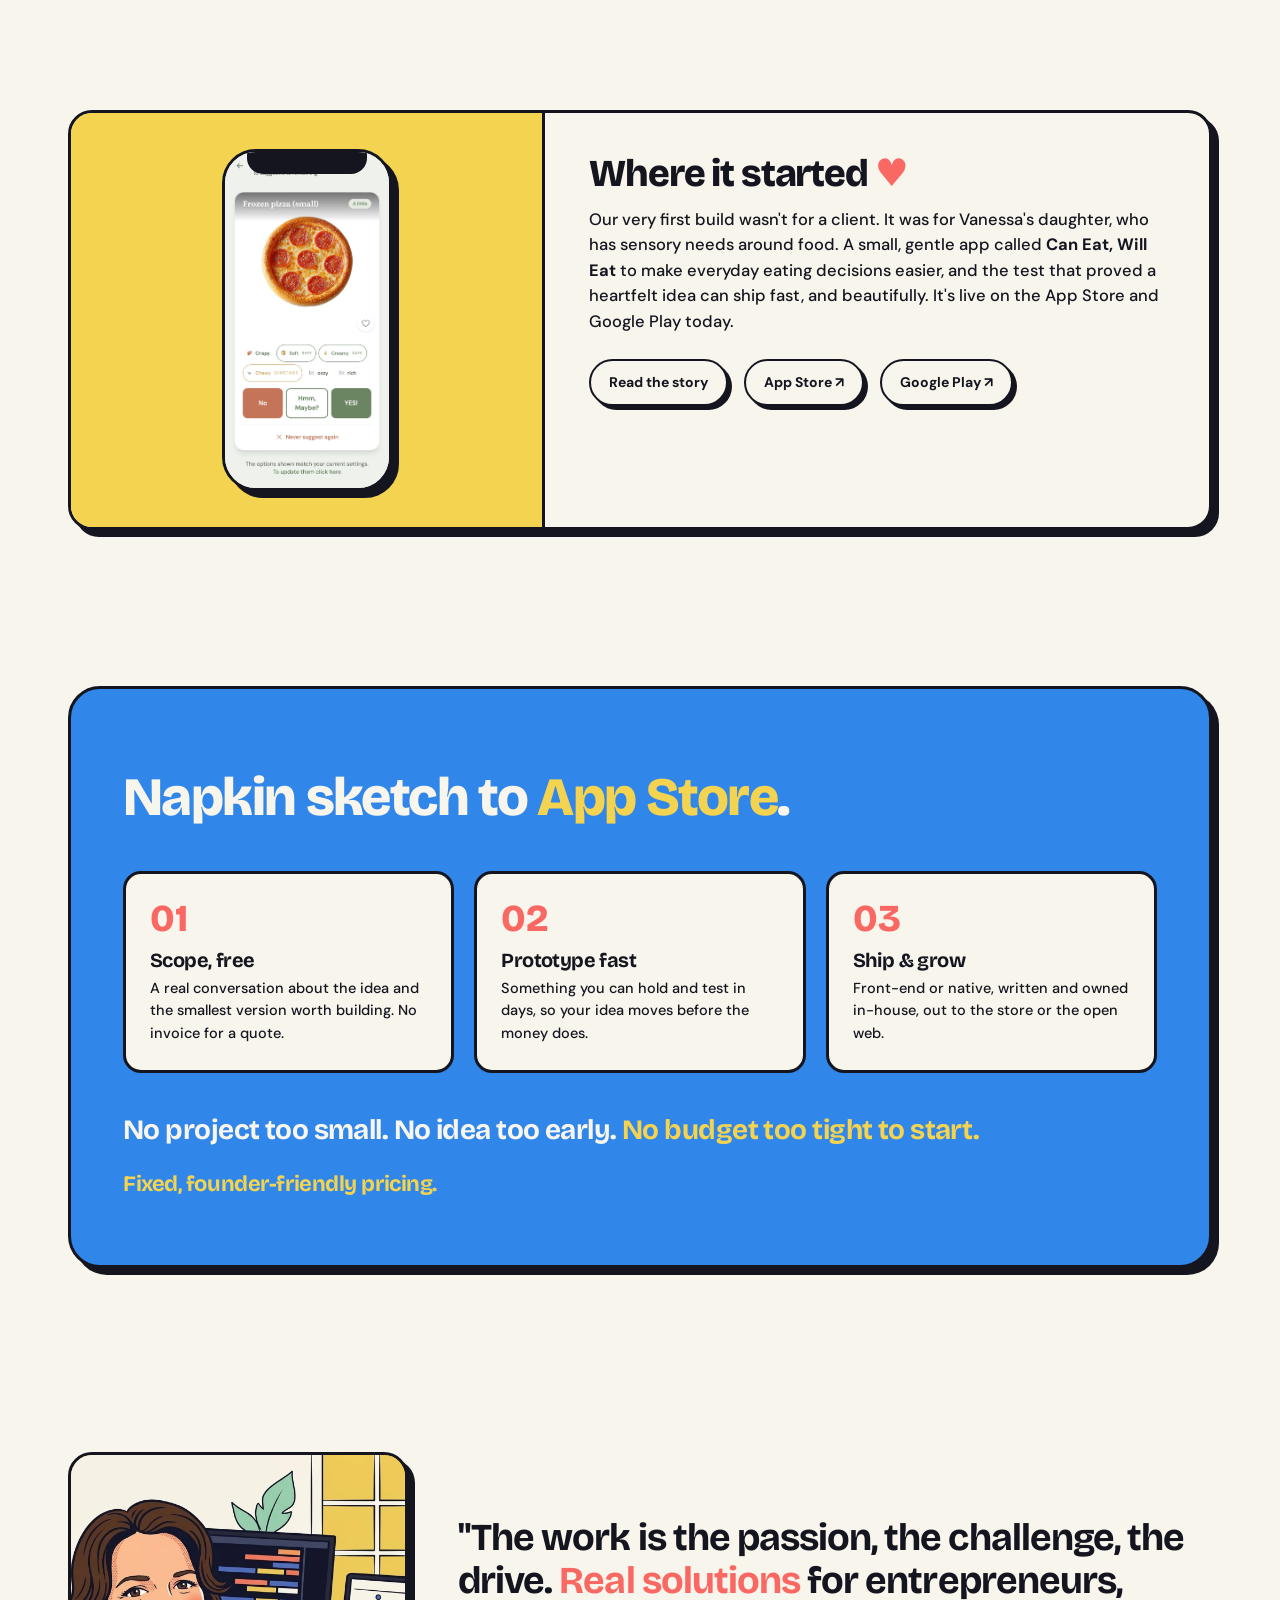
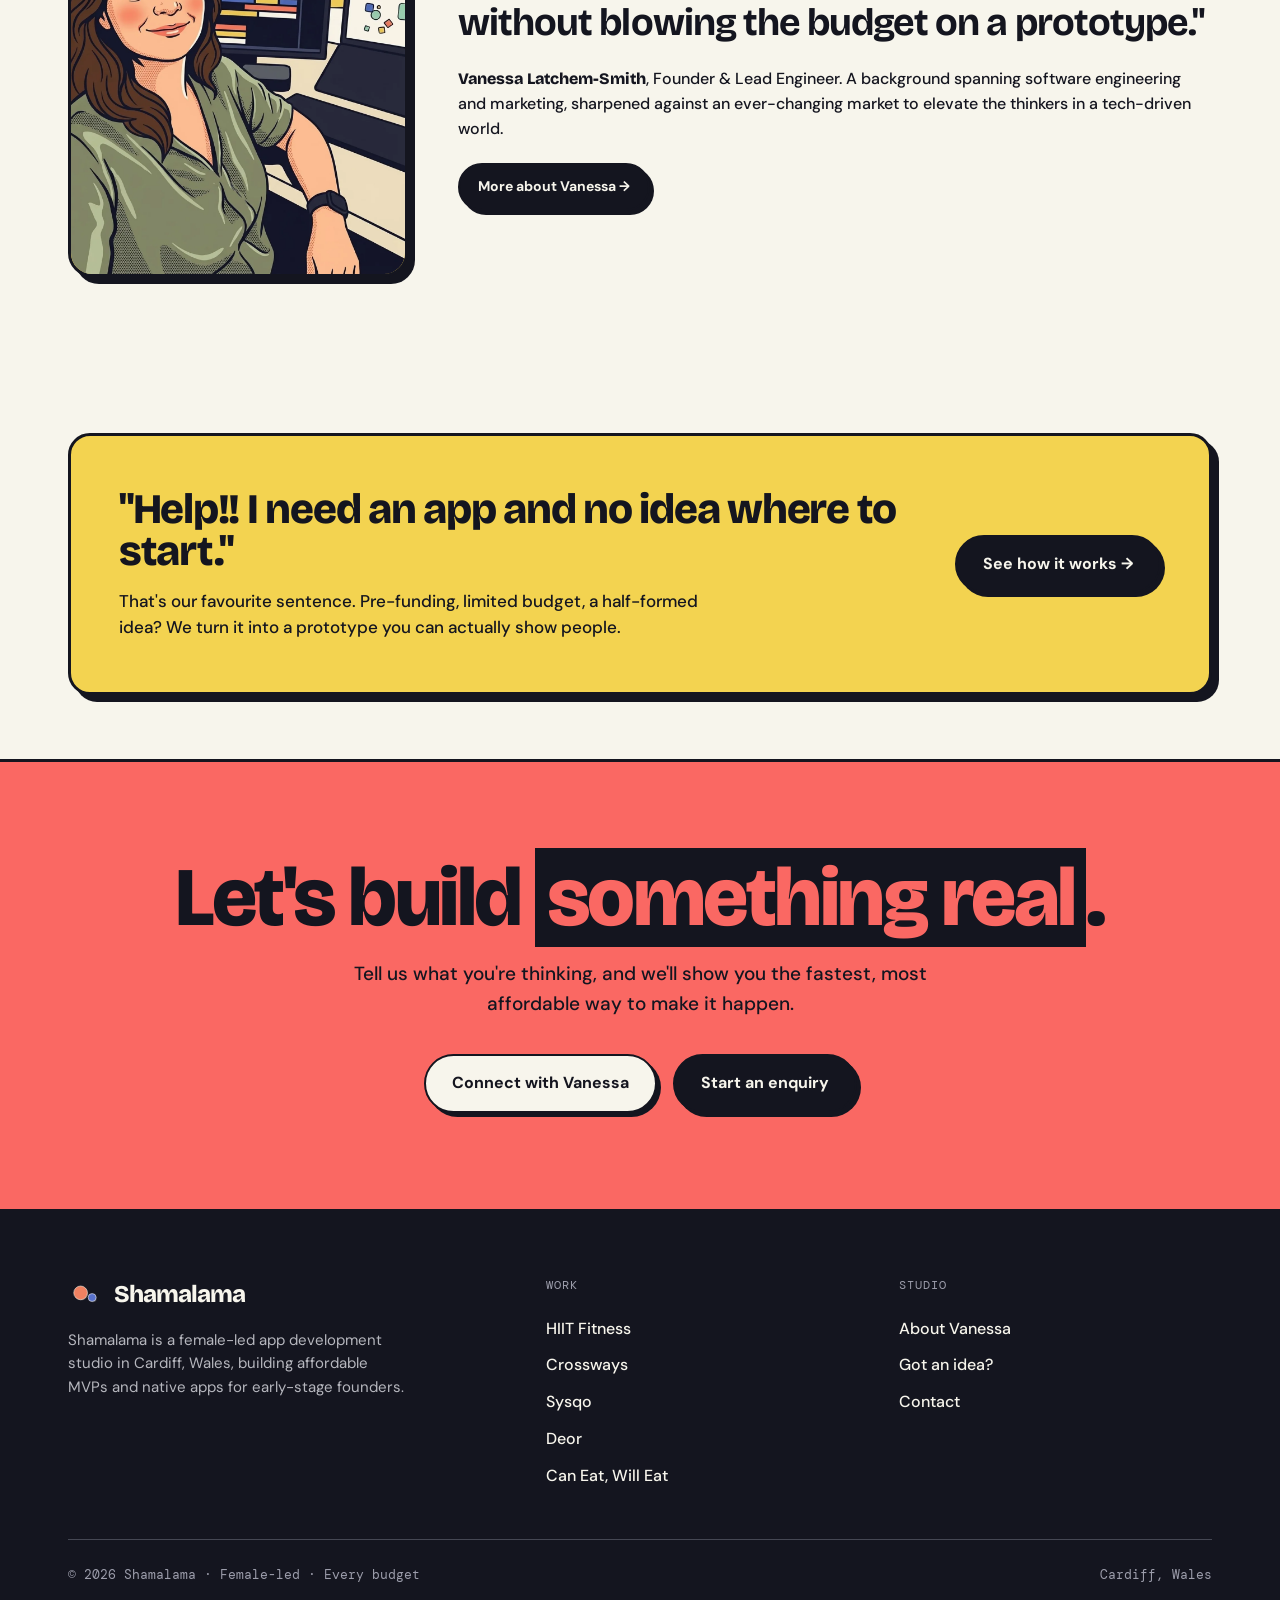
==== commit fea31188: "Add Deor case study, mark both apps live on Play Deor: Little Missions and Can Eat, Will Eat are bot" ====
--- a/index.html
+++ b/index.html
@@ -52,7 +52,10 @@
     {"@type": "Country", "name": "United Kingdom"}
   ],
   "sameAs": [
-    "https://apps.apple.com/gb/app/can-eat-will-eat/id6762655966"
+    "https://apps.apple.com/gb/app/can-eat-will-eat/id6762655966",
+    "https://play.google.com/store/apps/details?id=com.shamalama.caneatwilleat",
+    "https://play.google.com/store/apps/details?id=com.shamalama.deor",
+    "https://deorapp.co.uk"
   ],
   "hasOfferCatalog": {
     "@type": "OfferCatalog",
@@ -188,7 +191,7 @@
     <div class="fr-media" style="background:var(--ink);">
       <div class="phone panel-phone">
         <div class="notch"></div>
-        <img class="screen" src="images/hiit/home.jpeg" alt="HIIT Fitness app home screen on iPhone" style="height:430px;object-fit:cover;object-position:top;" />
+        <img class="screen" src="images/hiit/home.jpeg" width="592" height="1280" alt="HIIT Fitness app home screen on iPhone" style="height:430px;object-fit:cover;object-position:top;" />
       </div>
     </div>
     <div class="fr-body">
@@ -224,7 +227,7 @@
     <div class="fr-media coral">
       <div class="phone panel-phone">
         <div class="notch"></div>
-        <img class="screen" src="images/crossways/homescreen.webp" alt="Crossways residents app home screen" style="height:430px;object-fit:cover;" />
+        <img class="screen" src="images/crossways/homescreen.webp" width="589" height="1280" alt="Crossways residents app home screen" style="height:430px;object-fit:cover;" />
       </div>
     </div>
     <div class="fr-body">
@@ -235,6 +238,23 @@
       <span class="fr-link">Explore the build <span class="arr">→</span></span>
     </div>
   </a>
+
+  <!-- Deor -->
+  <a class="feat-row flip rv" href="work-deor.html">
+    <div class="fr-media" style="background:var(--yellow);">
+      <div class="phone panel-phone">
+        <div class="notch"></div>
+        <img class="screen" src="images/deor/nest.webp" alt="Deor app home screen with Buddy the fox, a nest and a Get our mission button" width="720" height="1280" style="height:377px;object-fit:cover;" />
+      </div>
+    </div>
+    <div class="fr-body">
+      <div class="chip-row" style="margin-bottom:16px;"><span class="chip live">● LIVE</span><span class="chip">CYMRAEG + ENGLISH</span><span class="chip">FOR CHILDREN</span></div>
+      <div class="fr-kicker mono">// children's app · bilingual</div>
+      <div class="fr-name">Deor</div>
+      <p class="fr-desc">Little missions, big adventures. A bilingual Welsh and English app that sends children off on small real-world adventures, with a grown-up alongside them the whole way.</p>
+      <span class="fr-link">Explore the build <span class="arr">→</span></span>
+    </div>
+  </a>
 </section>
 
 <!-- Origin / Can Eat Will Eat nod -->
@@ -243,15 +263,16 @@
     <div class="o-media">
       <div class="phone" style="width:170px;">
         <div class="notch"></div>
-        <img class="screen" src="images/cewe/main.webp" alt="Can Eat, Will Eat iOS app home screen, gentle food choices for sensory needs" style="height:336px;" />
+        <img class="screen" src="images/cewe/main.webp" width="739" height="1600" alt="Can Eat, Will Eat iOS app home screen, gentle food choices for sensory needs" style="height:336px;" />
       </div>
     </div>
     <div class="o-body">
       <h3 style="font-size:clamp(26px,3.4vw,38px);font-weight:800;">Where it started <span class="heart">♥</span></h3>
-      <p style="font-size:16.5px;font-weight:500;margin-top:14px;max-width:52ch;">Our very first build wasn't for a client. It was for Vanessa's daughter, who has sensory needs around food. A small, gentle iOS app called <b>Can Eat, Will Eat</b> to make everyday eating decisions easier, and the test that proved a heartfelt idea can ship fast, and beautifully. It's still live on the App Store today.</p>
+      <p style="font-size:16.5px;font-weight:500;margin-top:14px;max-width:52ch;">Our very first build wasn't for a client. It was for Vanessa's daughter, who has sensory needs around food. A small, gentle app called <b>Can Eat, Will Eat</b> to make everyday eating decisions easier, and the test that proved a heartfelt idea can ship fast, and beautifully. It's live on the App Store and Google Play today.</p>
       <div class="hero-cta" style="margin-top:24px;">
         <a class="btn btn-paper btn-sm" href="work-can-eat-will-eat.html">Read the story</a>
         <a class="btn btn-paper btn-sm" href="https://apps.apple.com/gb/app/can-eat-will-eat/id6762655966" target="_blank" rel="noopener">App Store ↗</a>
+        <a class="btn btn-paper btn-sm" href="https://play.google.com/store/apps/details?id=com.shamalama.caneatwilleat" target="_blank" rel="noopener">Google Play ↗</a>
       </div>
     </div>
   </div>
@@ -275,7 +296,7 @@
 <section class="block wrap">
   <div class="founder rv">
     <div class="photo">
-      <img class="screen" src="images/founder-main-popart-v03.webp" alt="Vanessa Latchem-Smith, founder of Shamalama app studio in Cardiff, at her workstation" style="width:100%;height:100%;object-fit:cover;" />
+      <img class="screen" src="images/founder-main-popart-v03.webp" width="1200" height="1500" alt="Vanessa Latchem-Smith, founder of Shamalama app studio in Cardiff, at her workstation" style="width:100%;height:100%;object-fit:cover;" />
     </div>
     <div>
       <blockquote>"The work is the passion, the challenge, the drive. <em>Real solutions</em> for entrepreneurs, without blowing the budget on a prototype."</blockquote>
@@ -320,7 +341,7 @@
         <a href="work-hiit-fitness.html">HIIT Fitness</a>
         <a href="work-crossways.html">Crossways</a>
         <a href="work-sysqo.html">Sysqo</a>
-        <a href="work-can-eat-will-eat.html">Can Eat, Will Eat</a>
+        <a href="work-deor.html">Deor</a><a href="work-can-eat-will-eat.html">Can Eat, Will Eat</a>
       </div>
       <div class="foot-col">
         <p class="footer-nav-heading">Studio</p>
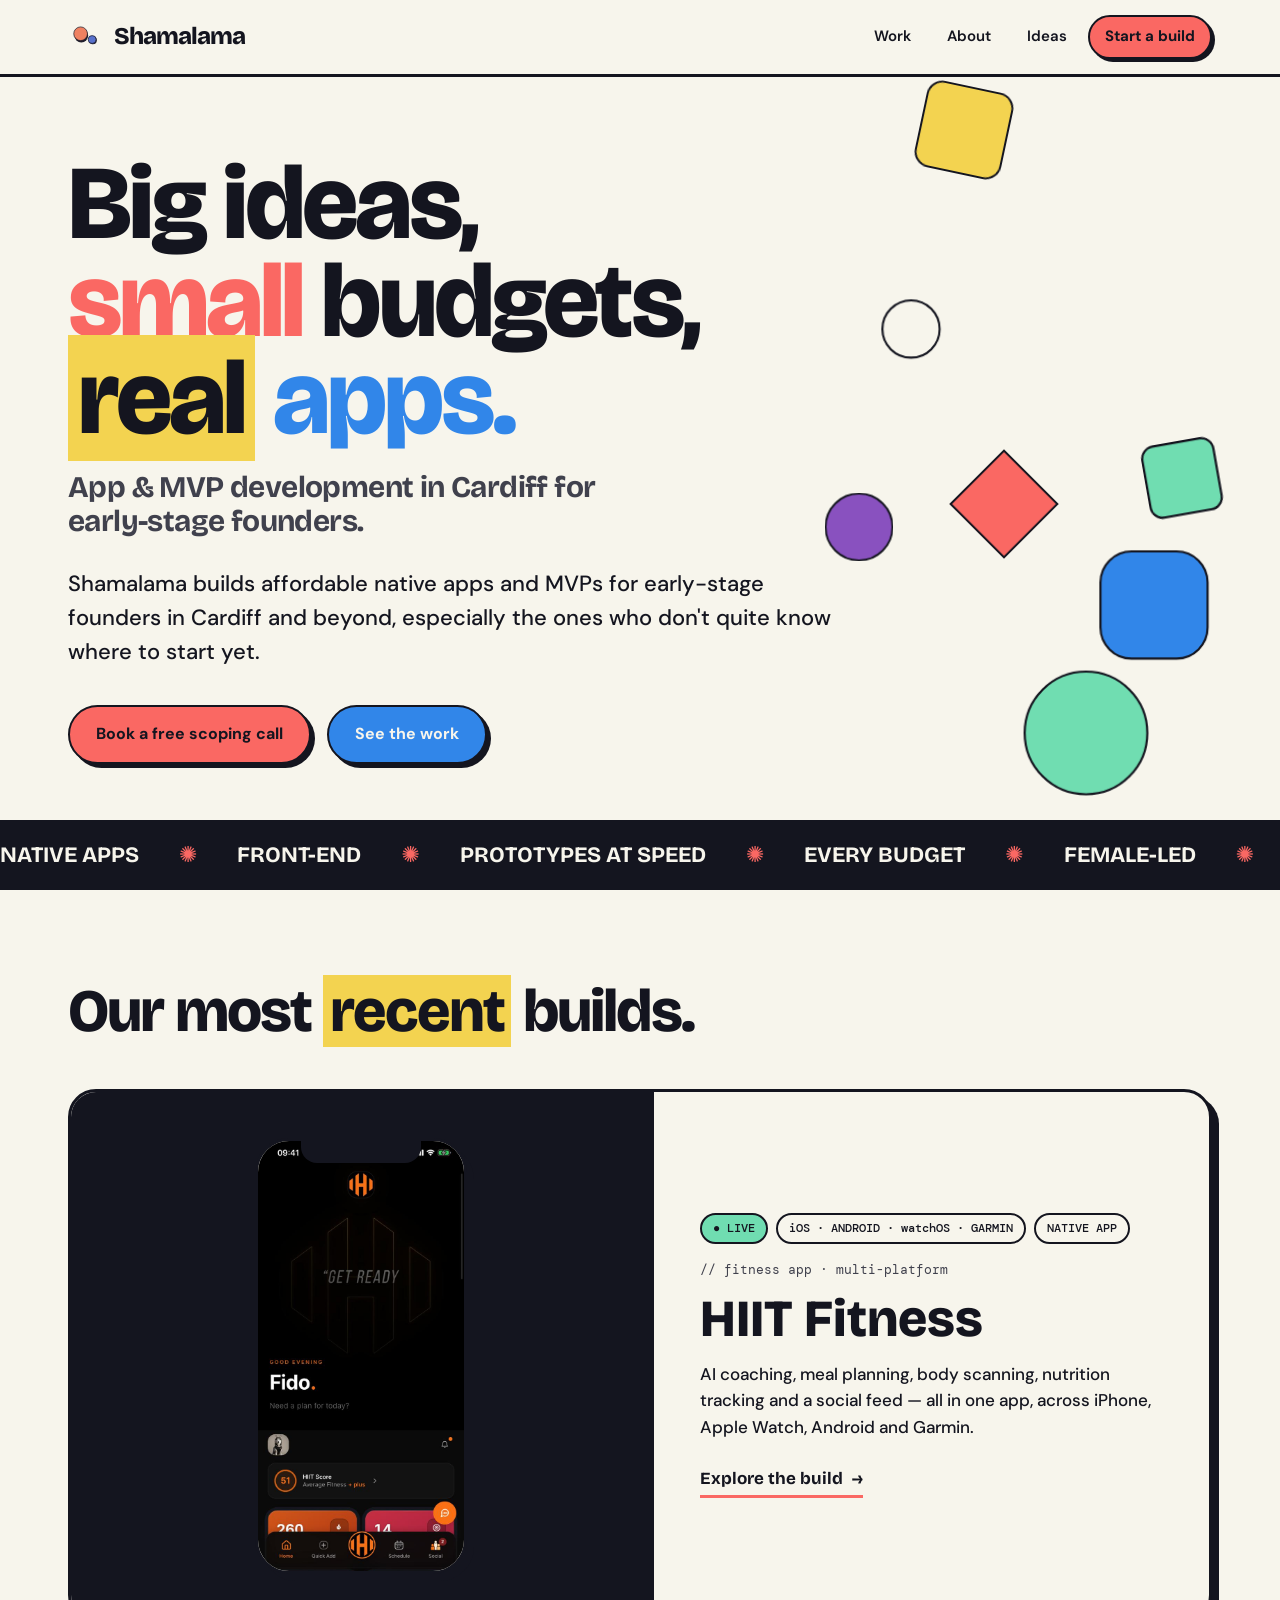
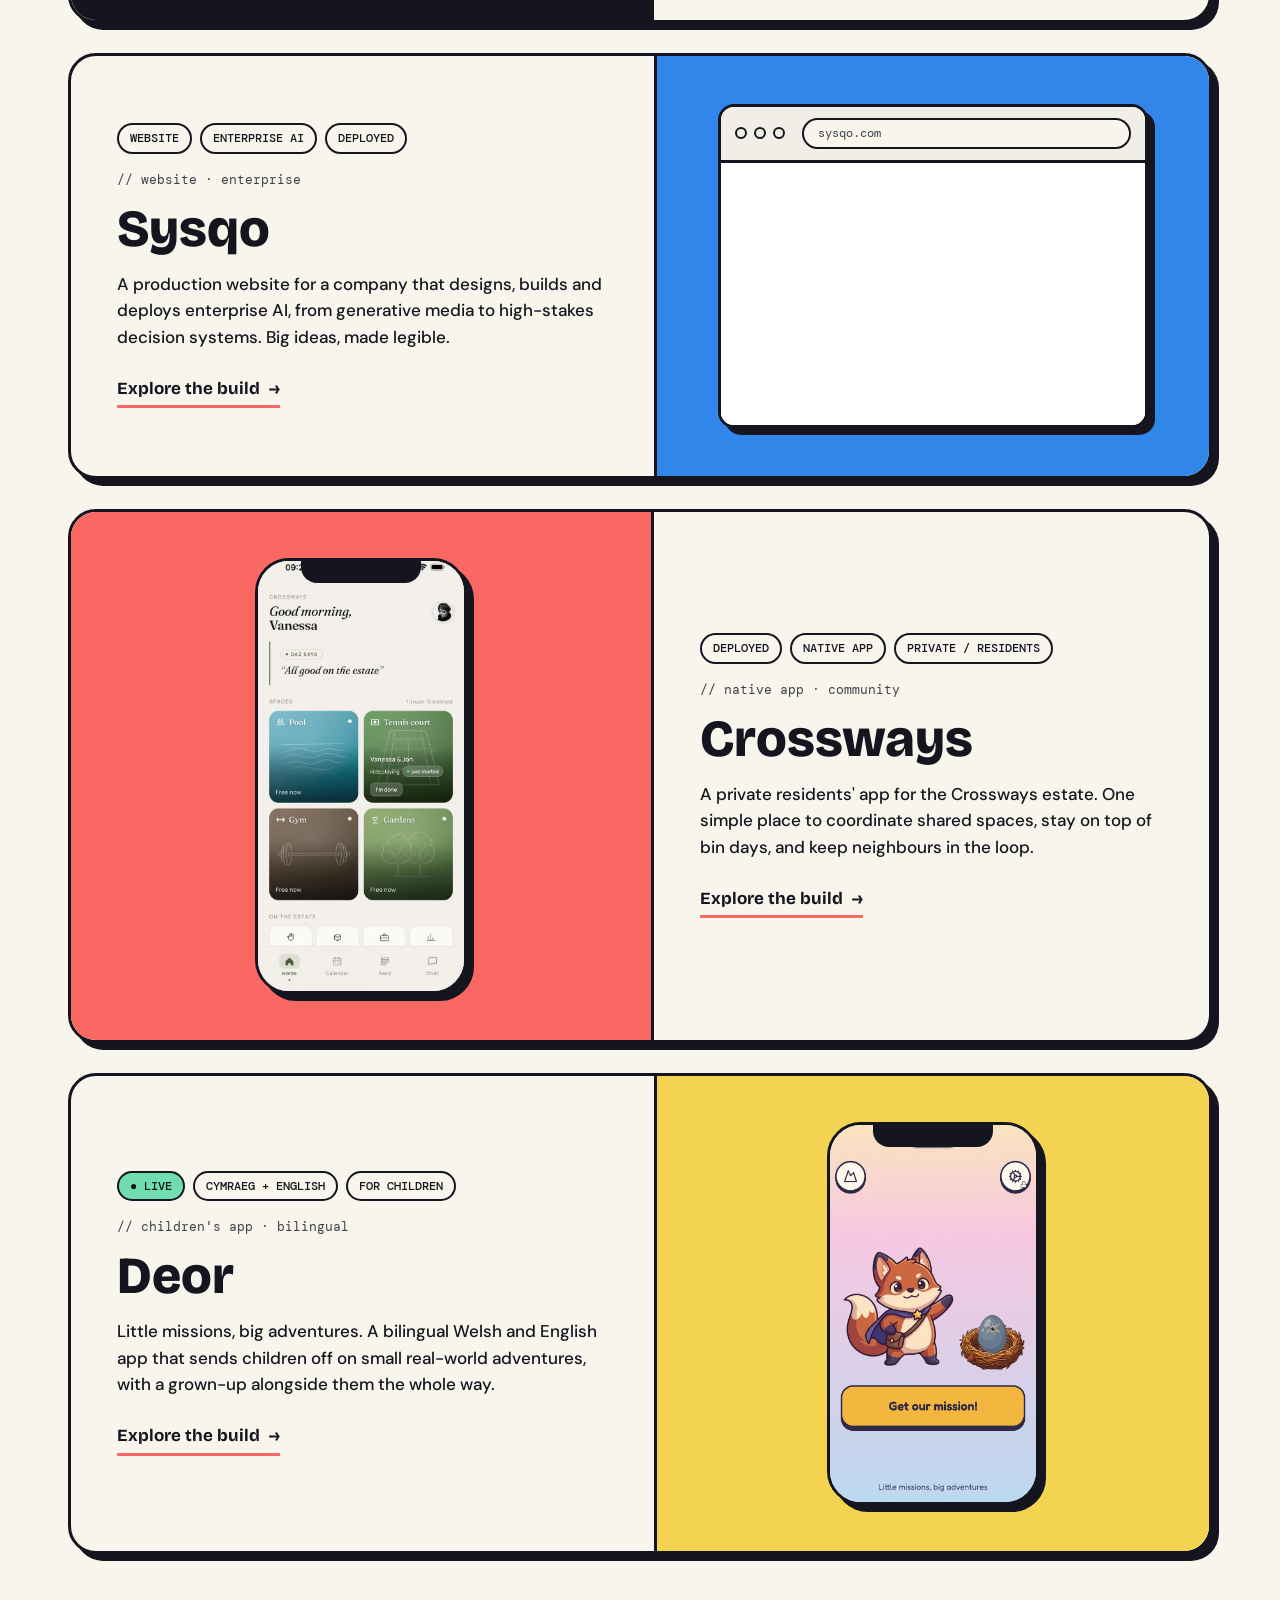
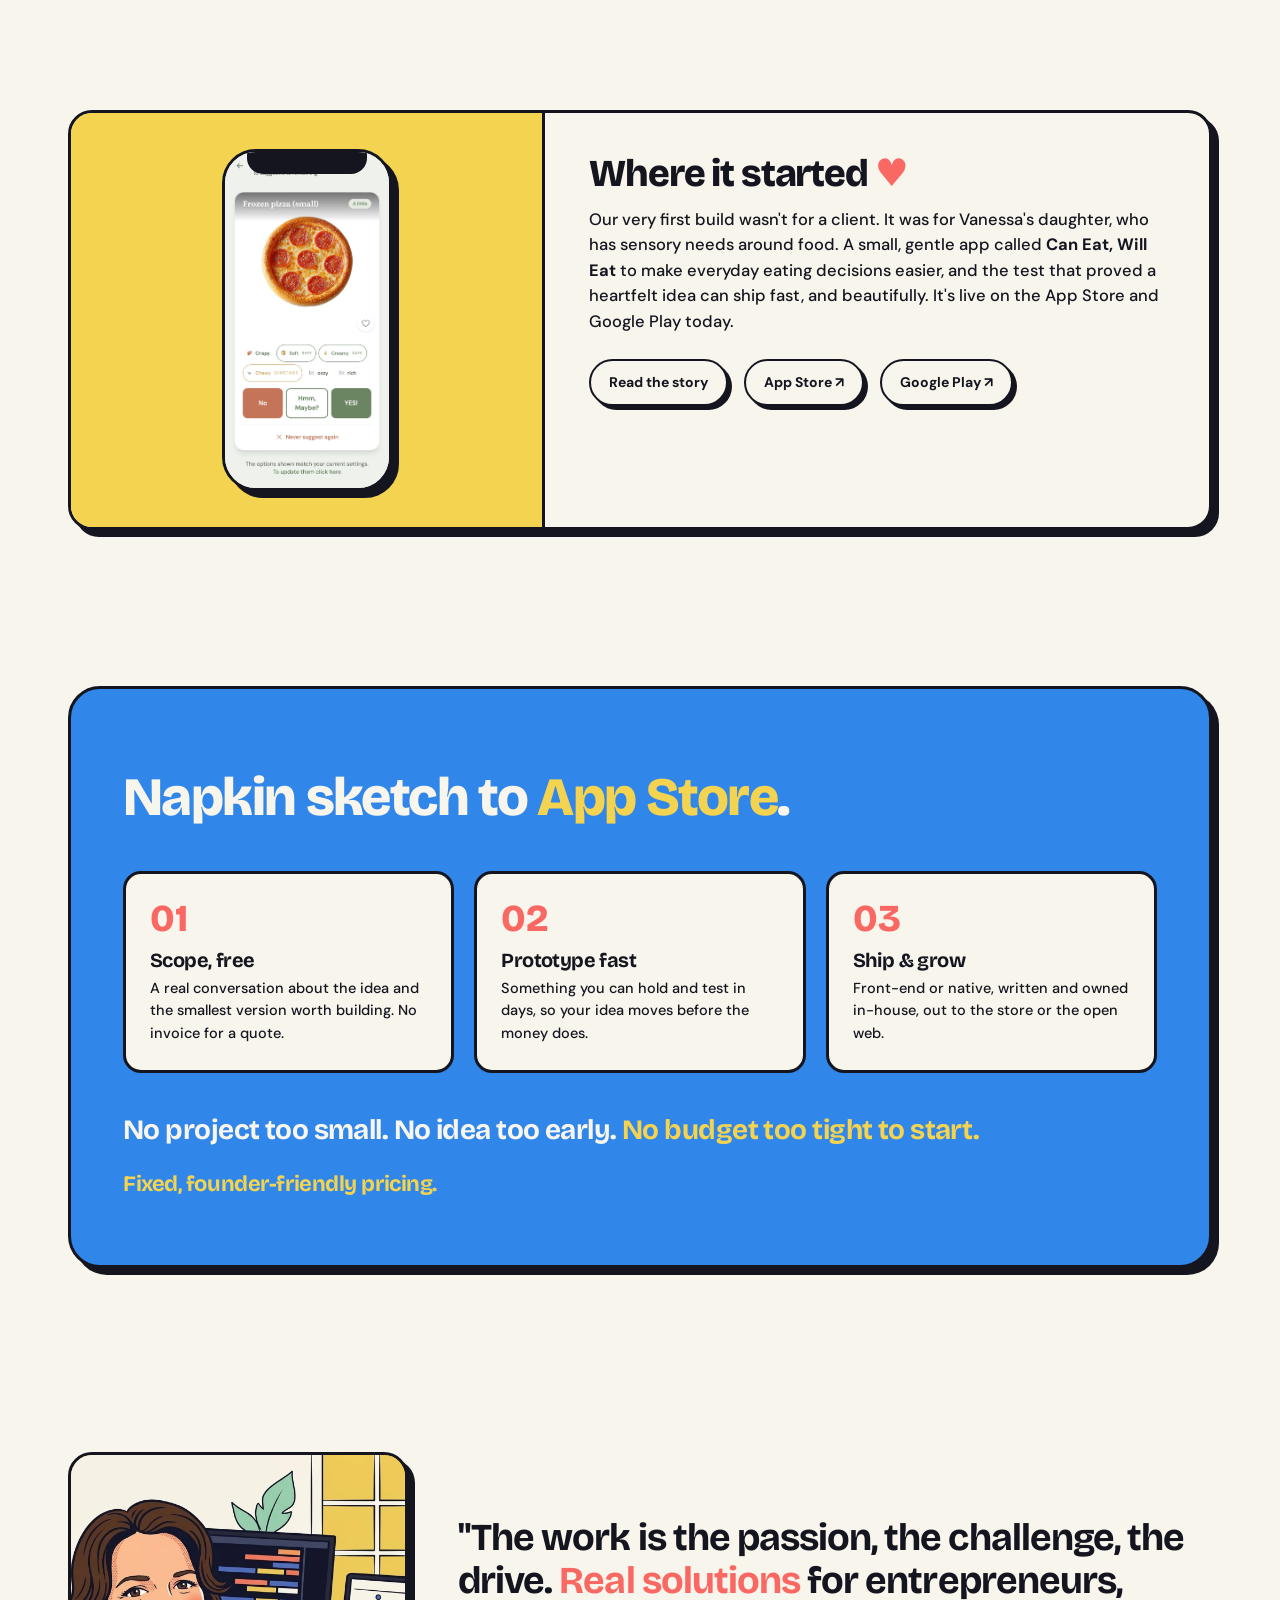
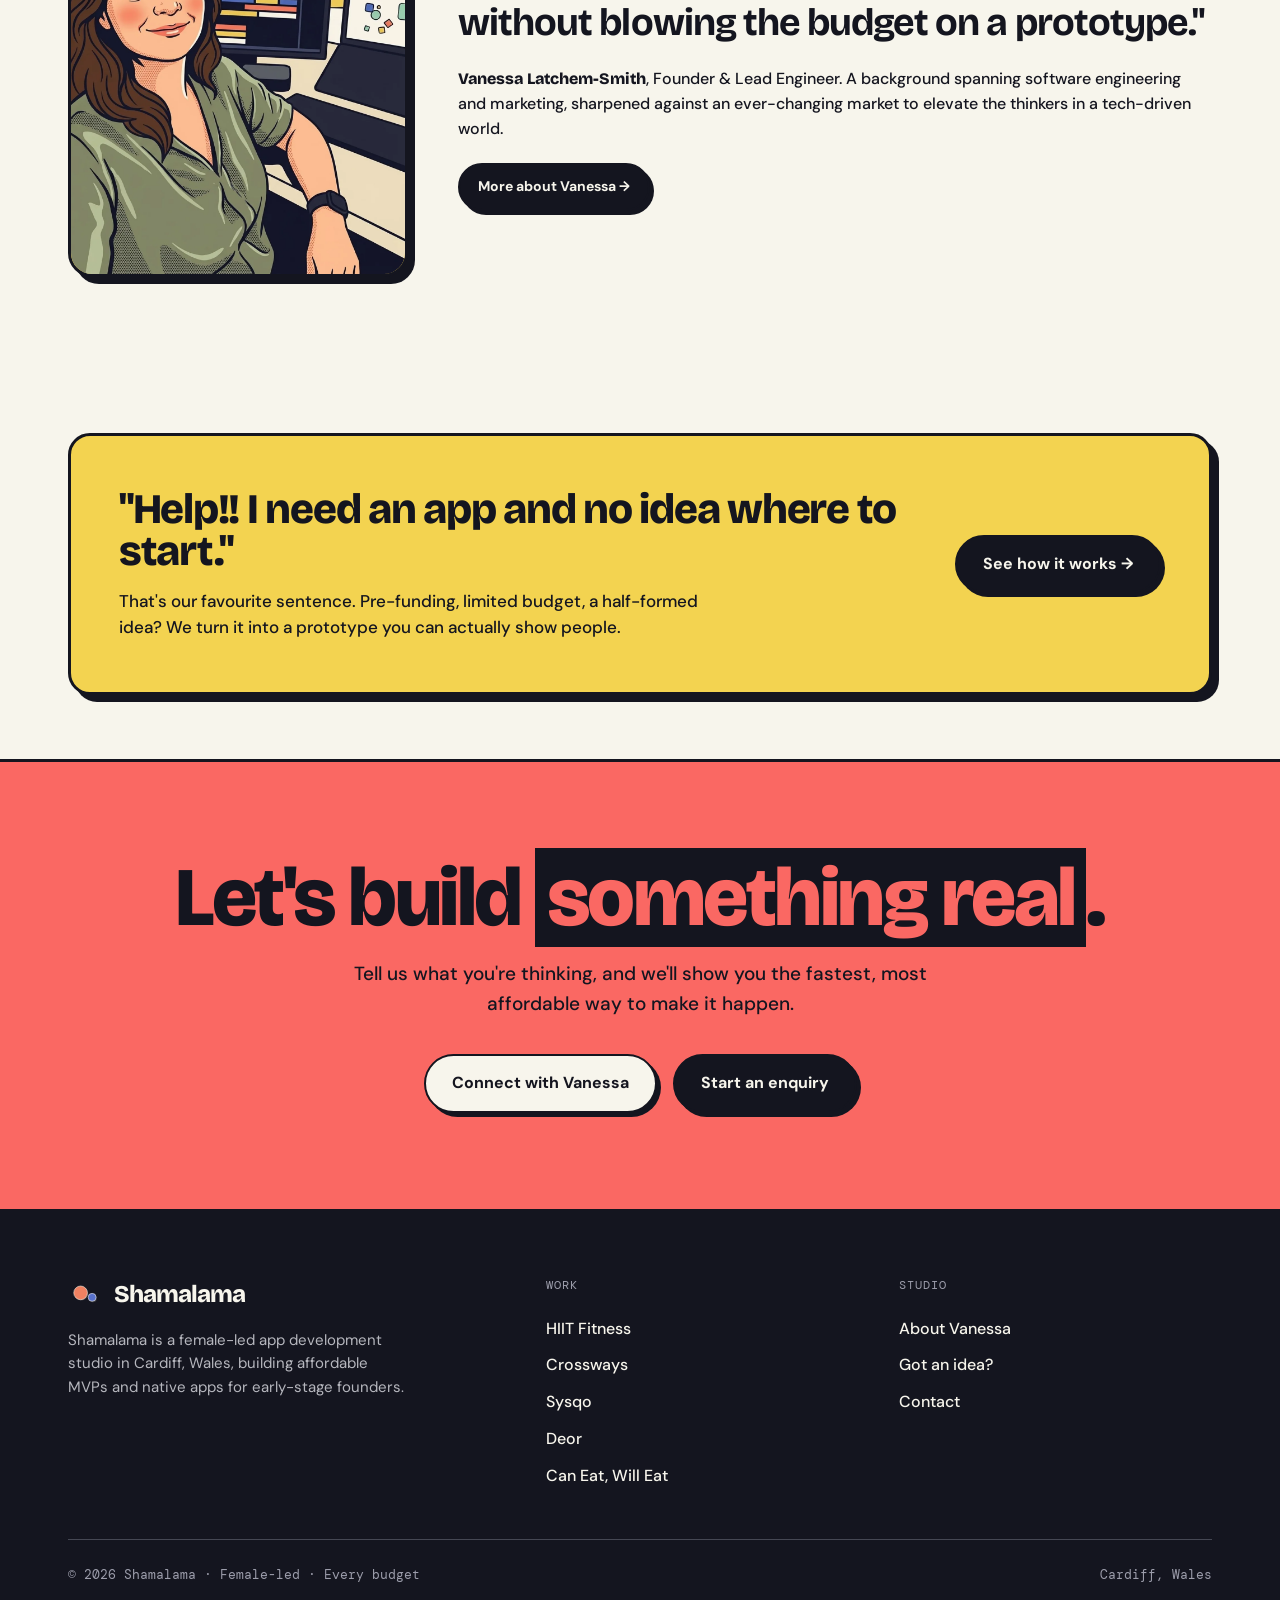
==== commit e03d5f8d: "Add HIIT Fitness Google Play listing Replaces the dead "Google Play - soon" placeholder with the liv" ====
--- a/index.html
+++ b/index.html
@@ -195,7 +195,7 @@
       </div>
     </div>
     <div class="fr-body">
-      <div class="chip-row" style="margin-bottom:16px;"><span class="chip live">● LIVE</span><span class="chip">iOS · watchOS · GARMIN</span><span class="chip">NATIVE APP</span></div>
+      <div class="chip-row" style="margin-bottom:16px;"><span class="chip live">● LIVE</span><span class="chip">iOS · ANDROID · watchOS · GARMIN</span><span class="chip">NATIVE APP</span></div>
       <div class="fr-kicker mono">// fitness app · multi-platform</div>
       <div class="fr-name">HIIT Fitness</div>
       <p class="fr-desc">AI coaching, meal planning, body scanning, nutrition tracking and a social feed — all in one app, across iPhone, Apple Watch, Android and Garmin.</p>
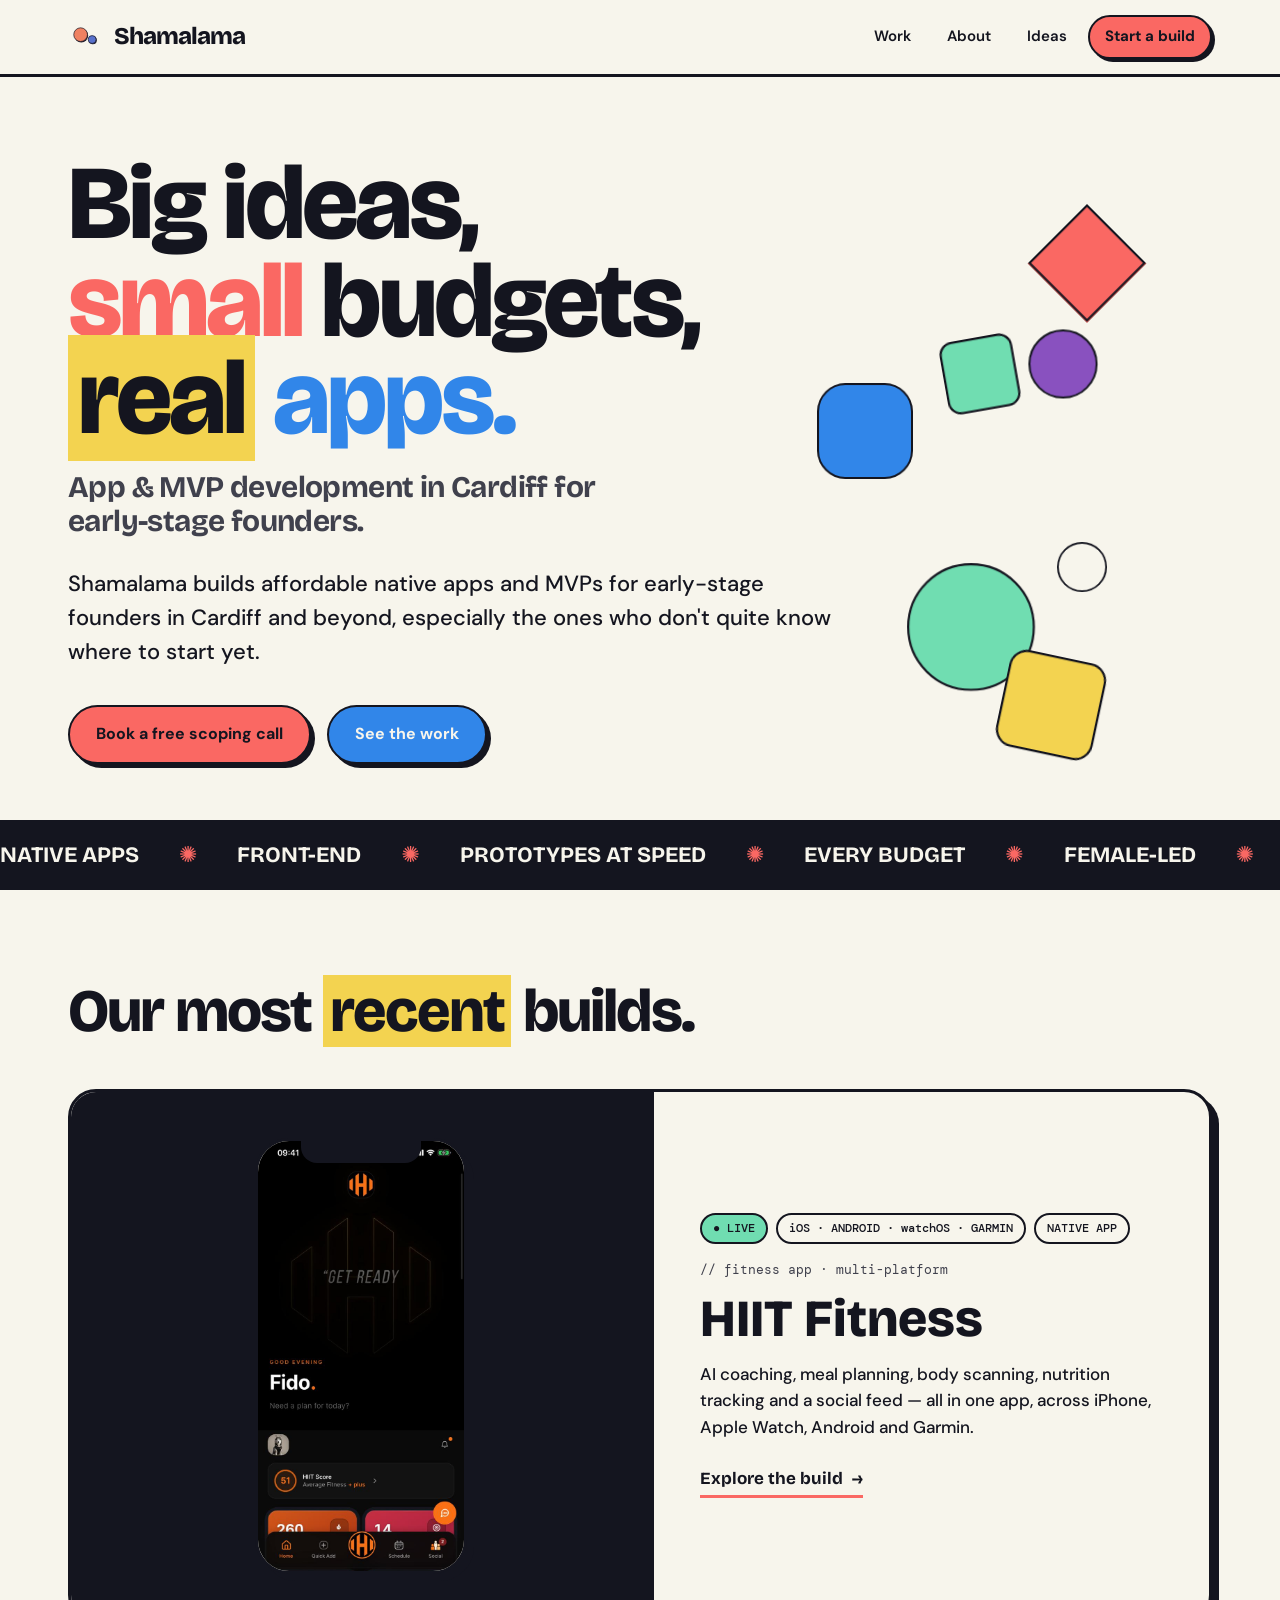
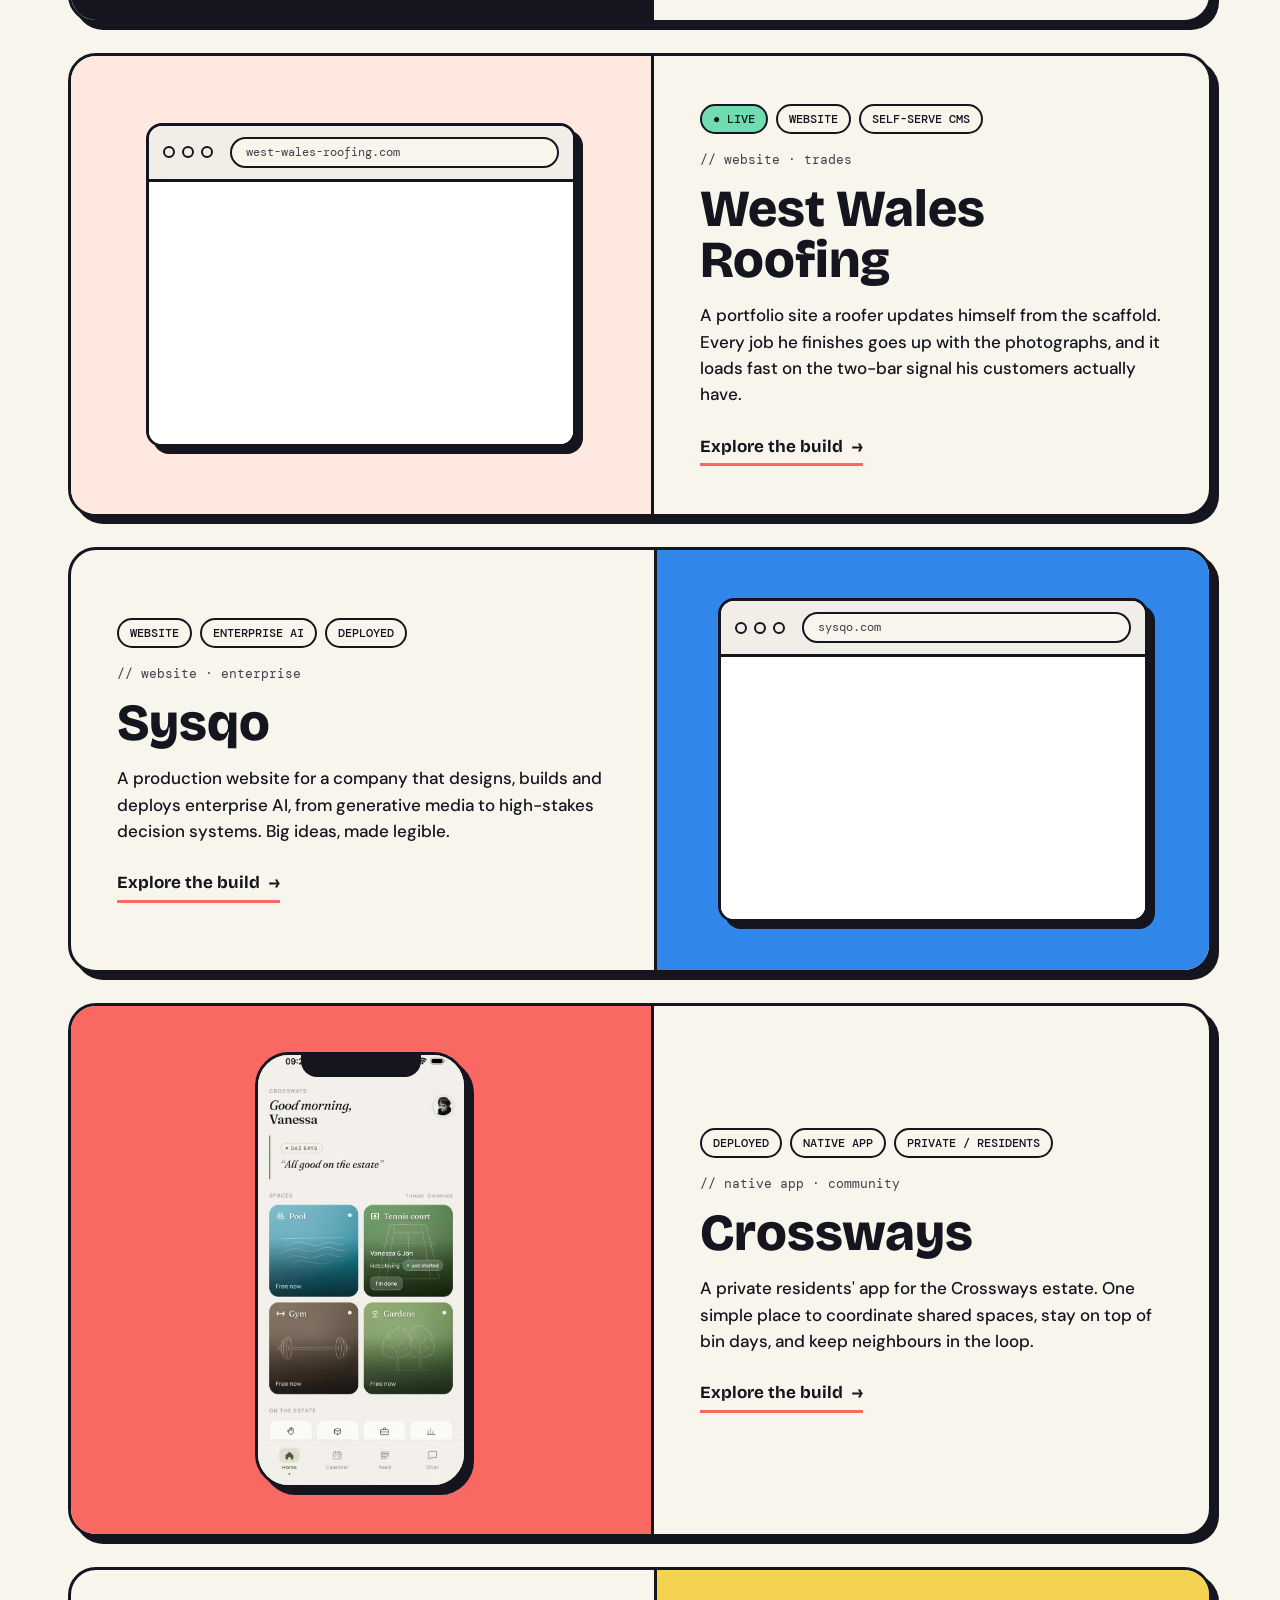
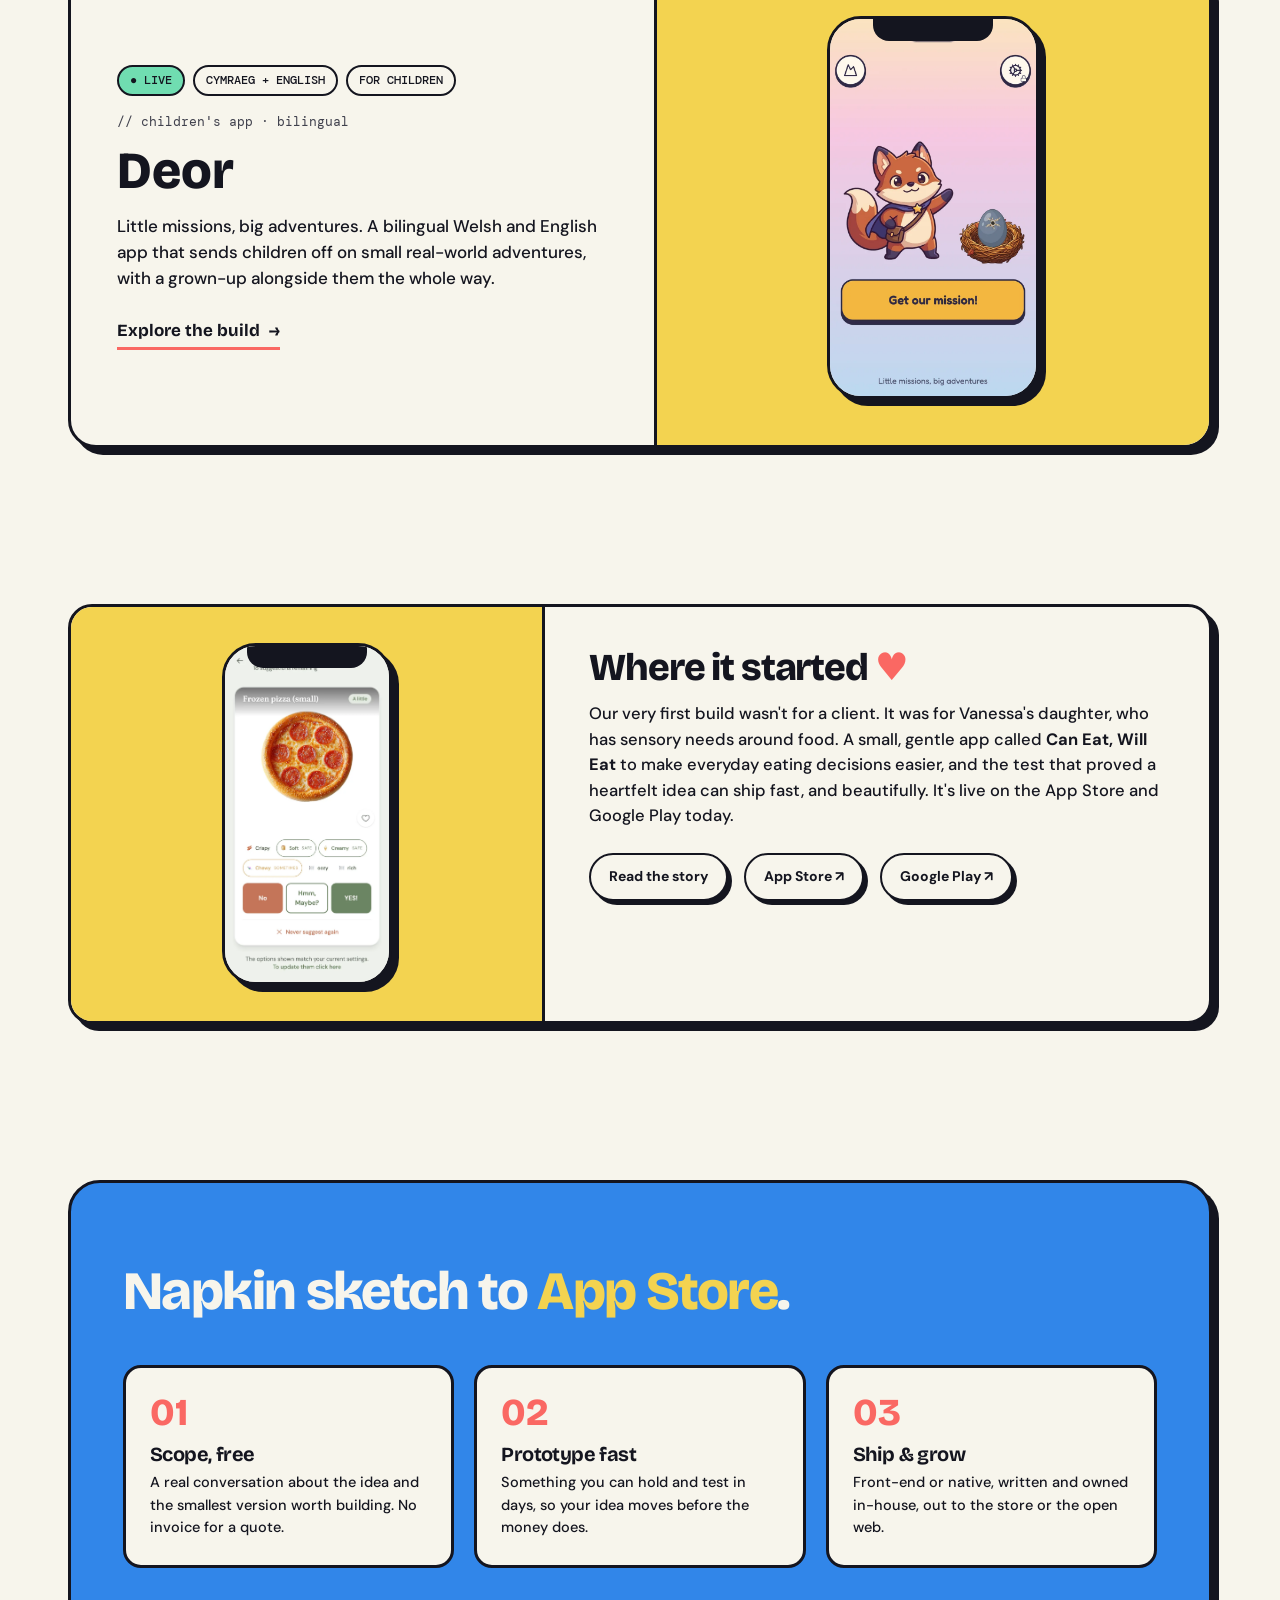
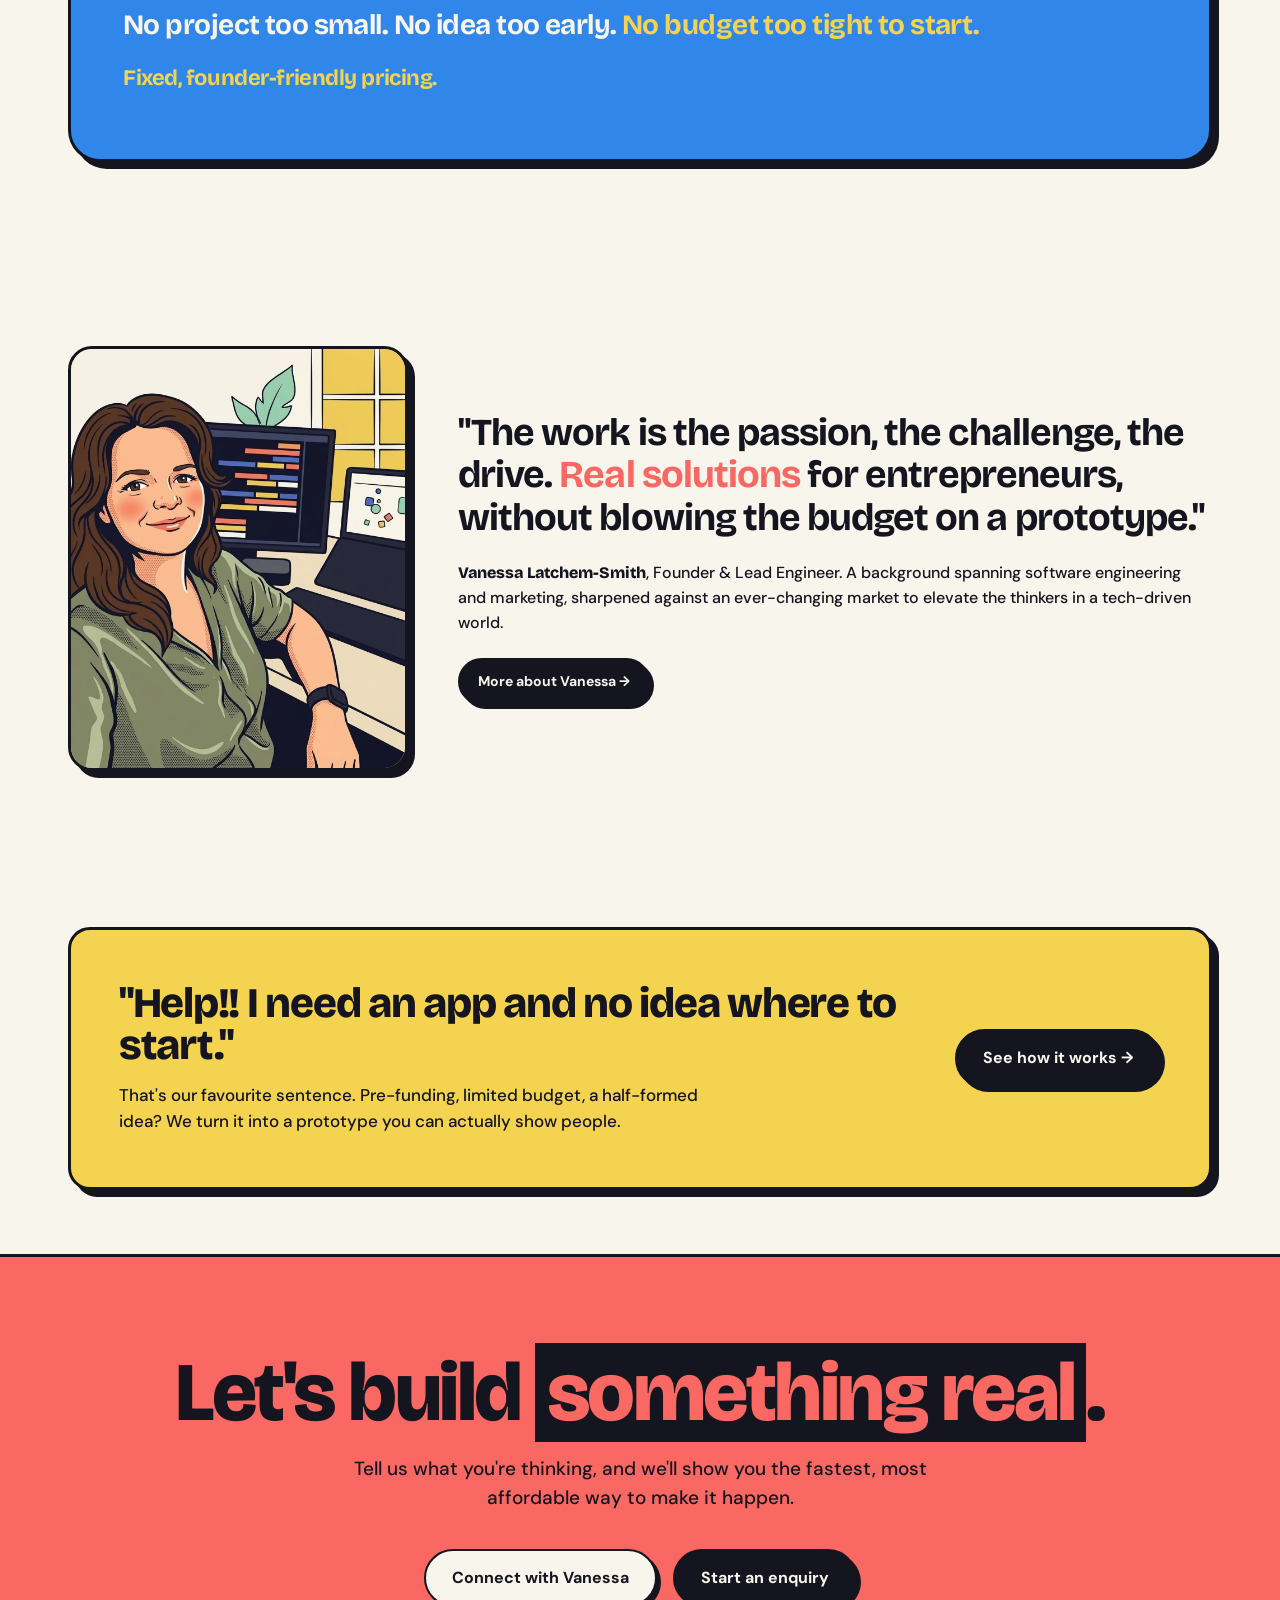
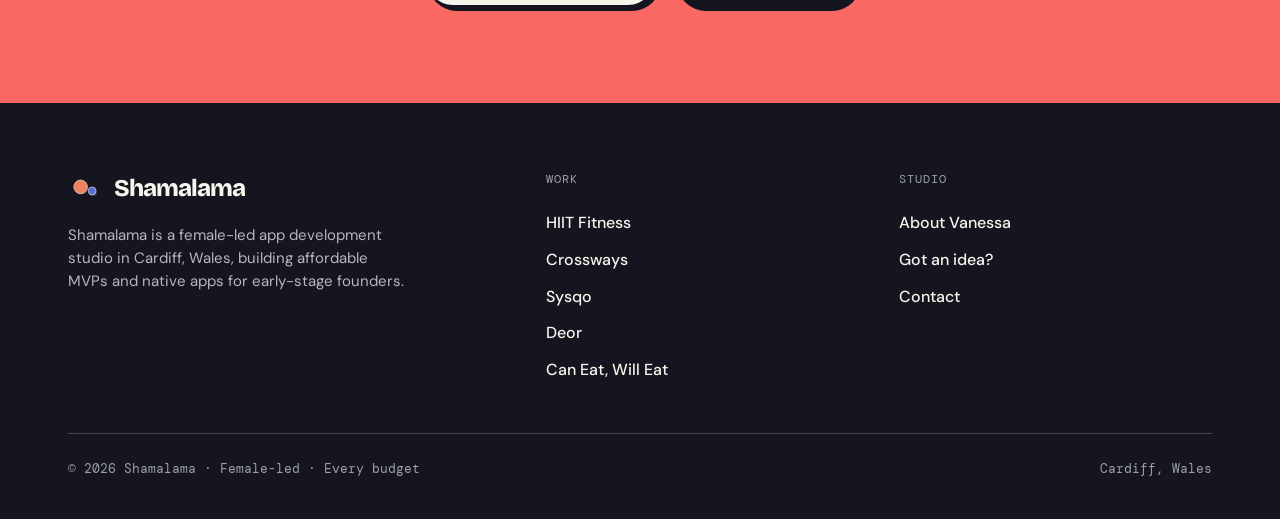
==== commit e4f8c4c5: "Add the West Wales Roofing case study The studio's first website-and-CMS build, and the first client" ====
--- a/index.html
+++ b/index.html
@@ -203,6 +203,25 @@
     </div>
   </a>
 
+  <!-- West Wales Roofing -->
+  <a class="feat-row rv" href="work-west-wales-roofing.html">
+    <div class="fr-media" style="background:var(--coral-bg);">
+      <div class="browser panel-browser">
+        <div class="bar"><span class="d"></span><span class="d"></span><span class="d"></span><span class="url">west-wales-roofing.com</span></div>
+        <div class="live-preview" style="height:262px;">
+          <iframe src="https://west-wales-roofing.com/" title="Live preview of west-wales-roofing.com" loading="lazy" referrerpolicy="no-referrer"></iframe>
+        </div>
+      </div>
+    </div>
+    <div class="fr-body">
+      <div class="chip-row" style="margin-bottom:16px;"><span class="chip live">● LIVE</span><span class="chip">WEBSITE</span><span class="chip">SELF-SERVE CMS</span></div>
+      <div class="fr-kicker mono">// website · trades</div>
+      <div class="fr-name">West Wales Roofing</div>
+      <p class="fr-desc">A portfolio site a roofer updates himself from the scaffold. Every job he finishes goes up with the photographs, and it loads fast on the two-bar signal his customers actually have.</p>
+      <span class="fr-link">Explore the build <span class="arr">→</span></span>
+    </div>
+  </a>
+
   <!-- Sysqo -->
   <a class="feat-row flip rv" href="work-sysqo.html">
     <div class="fr-media blue">
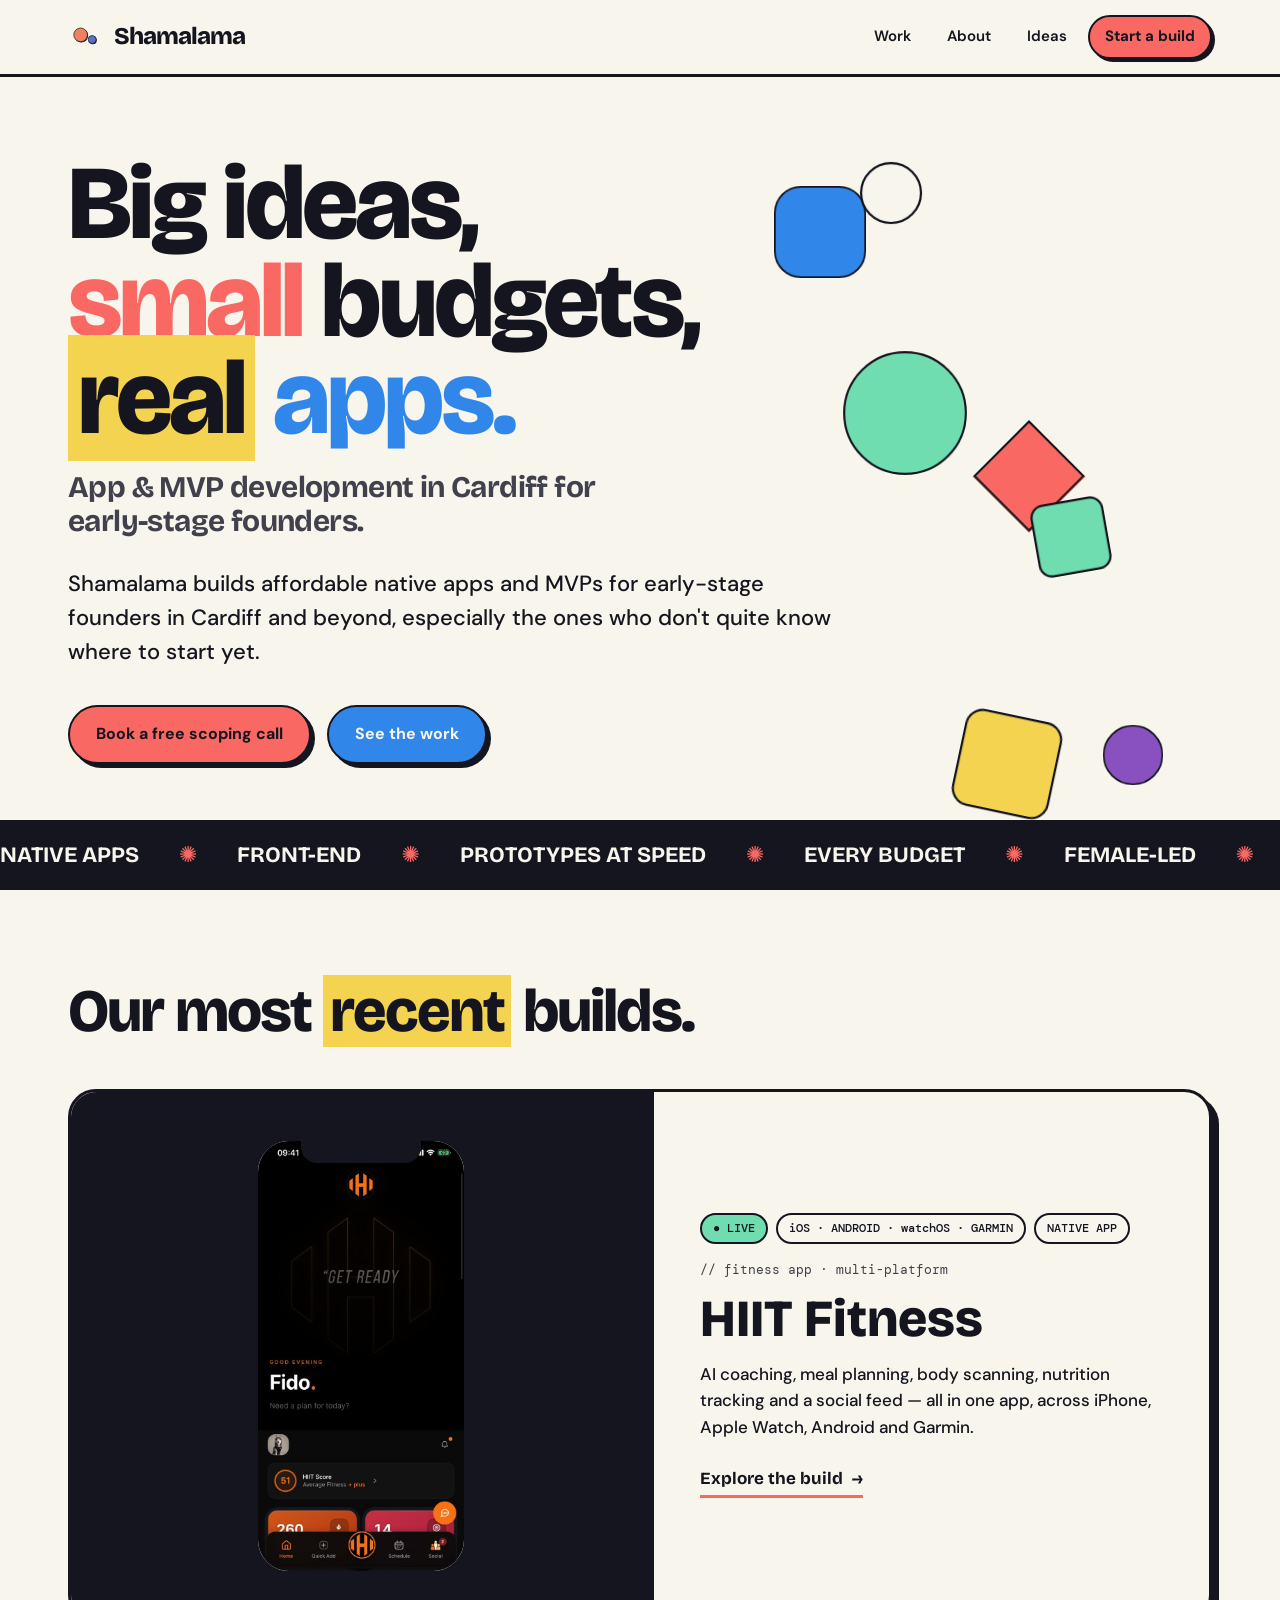
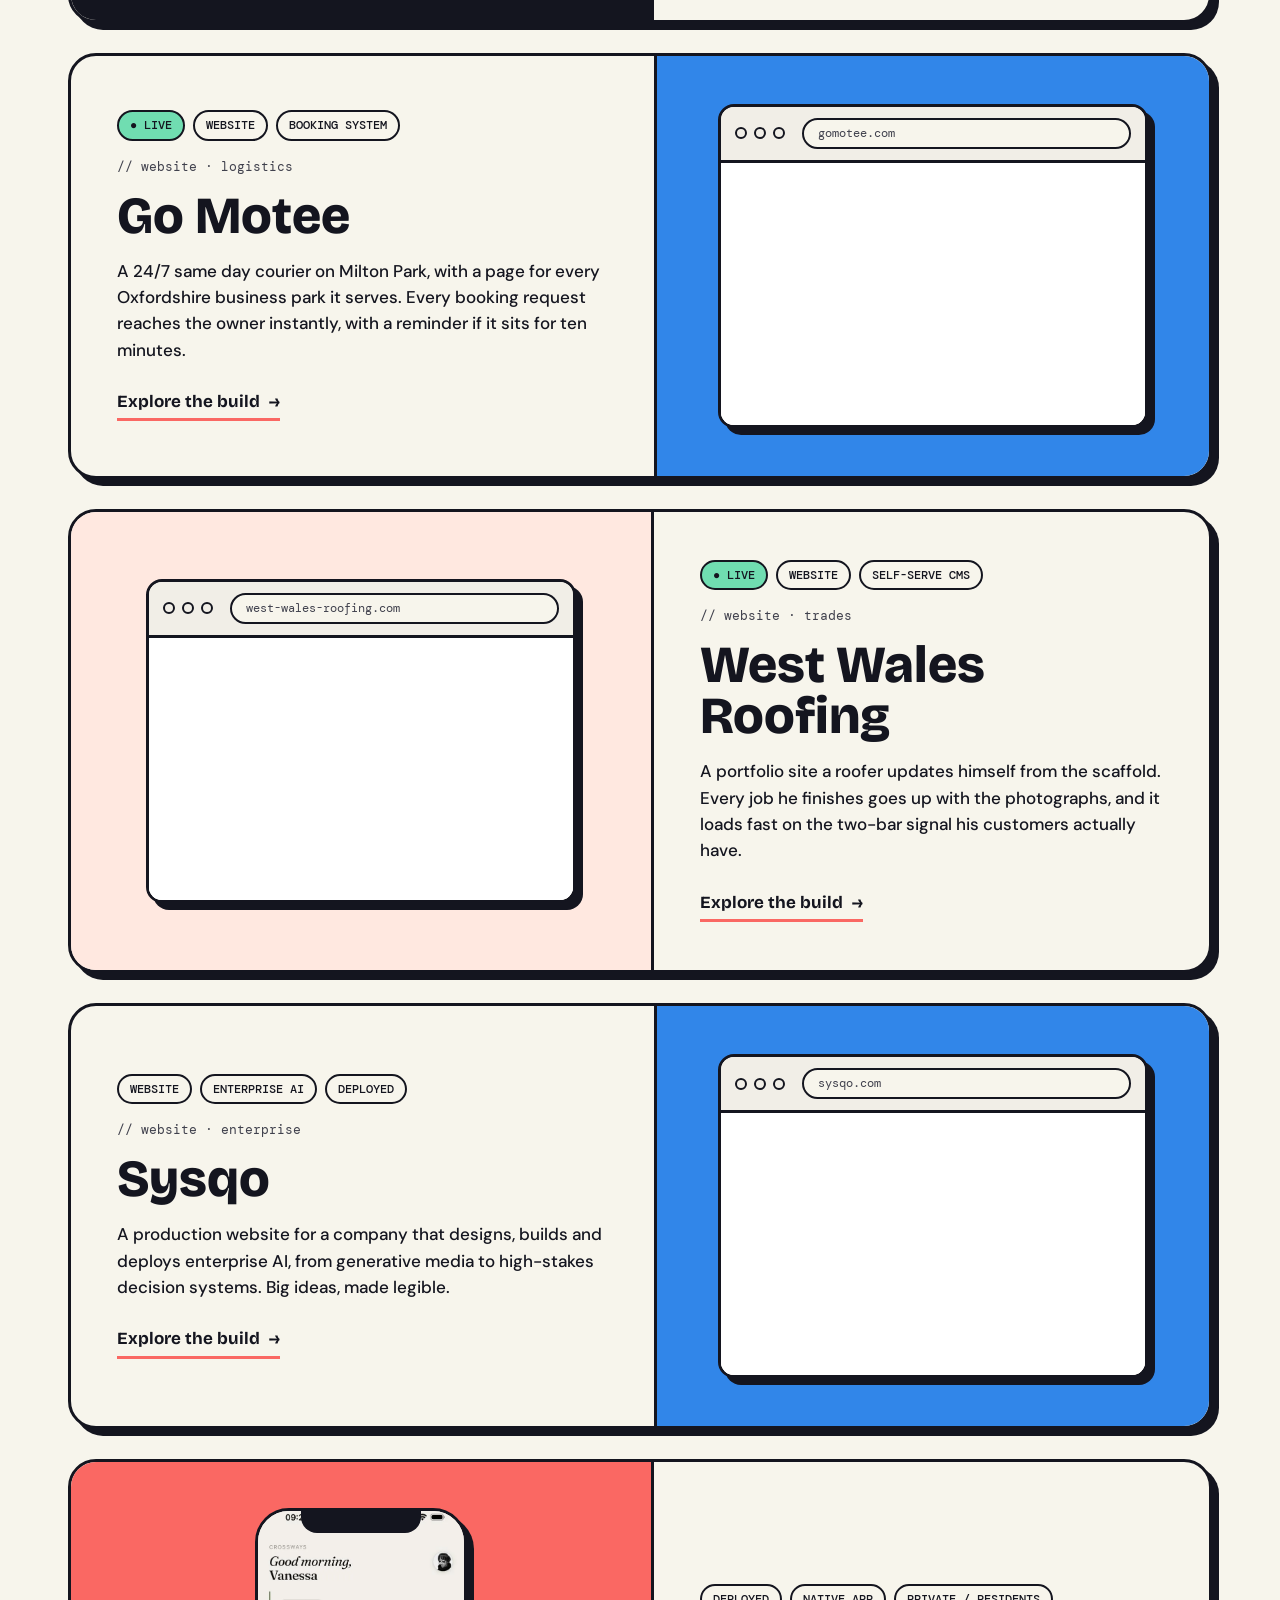
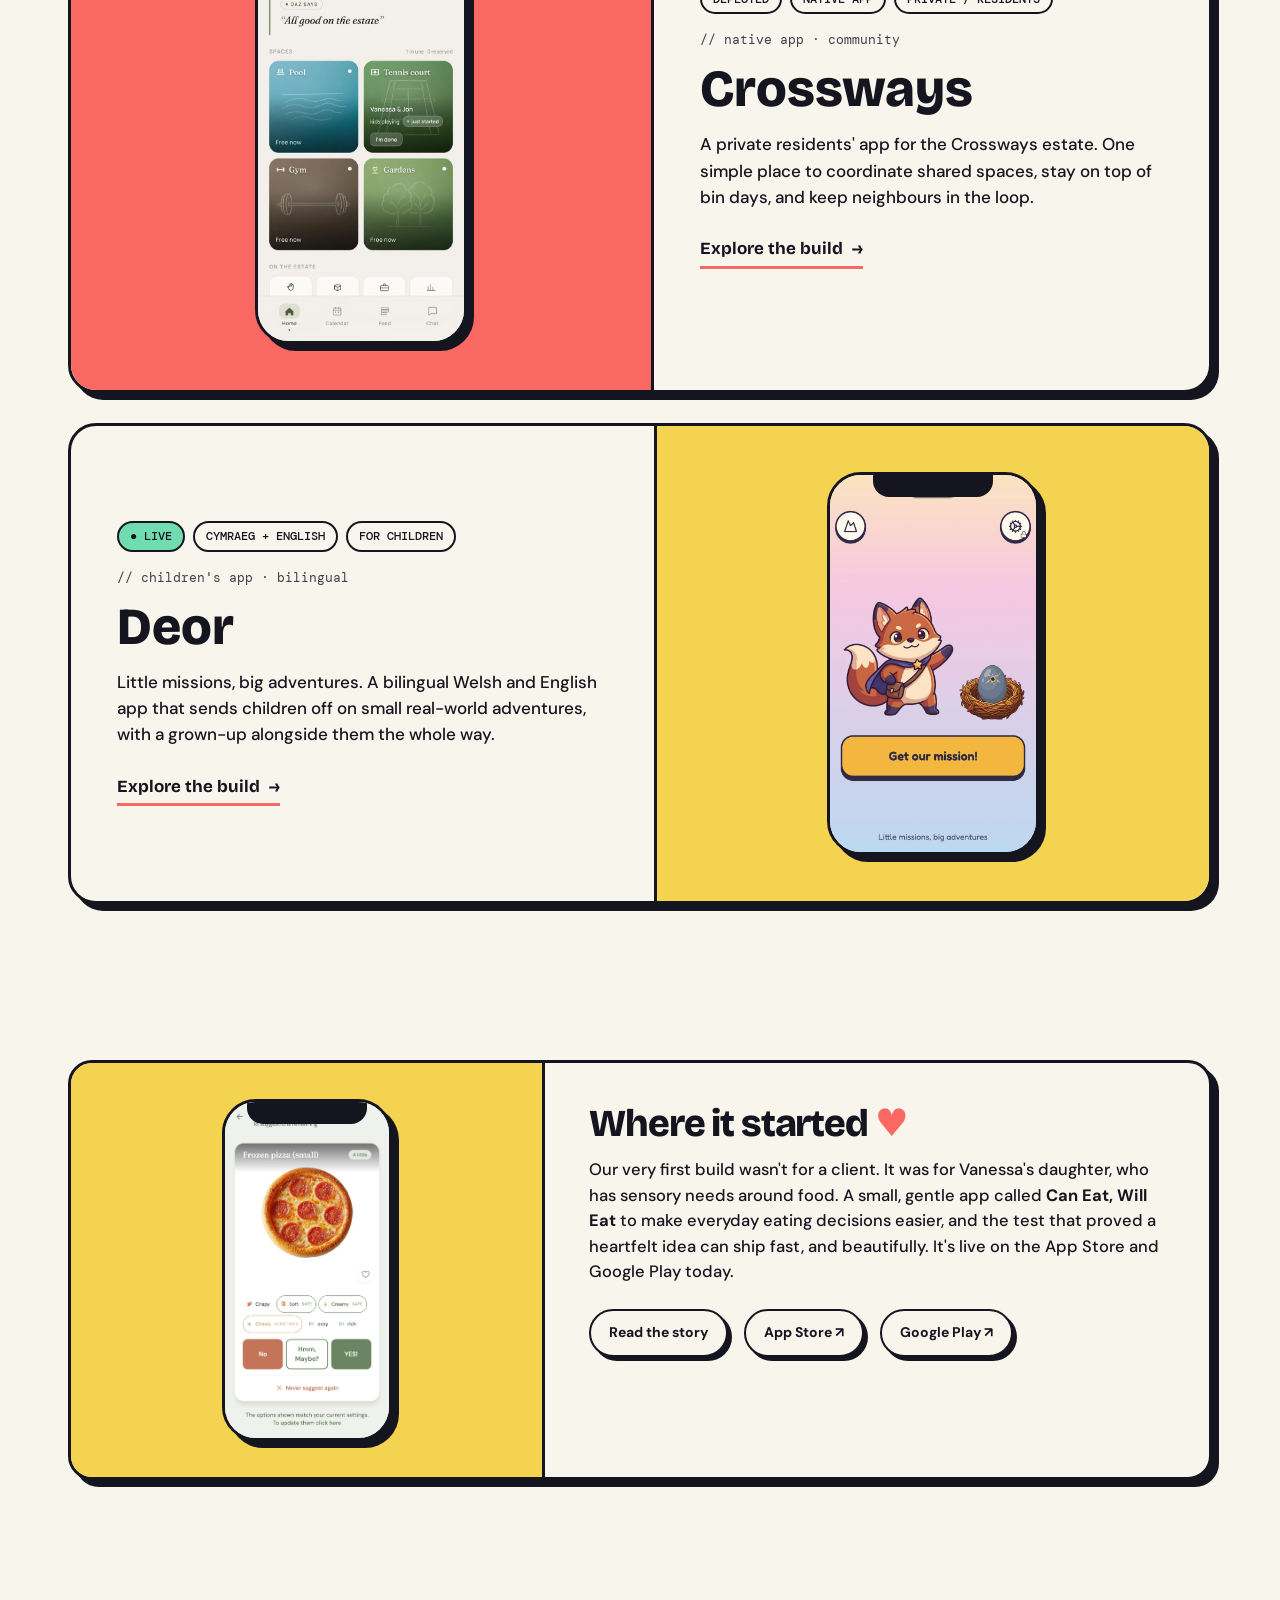
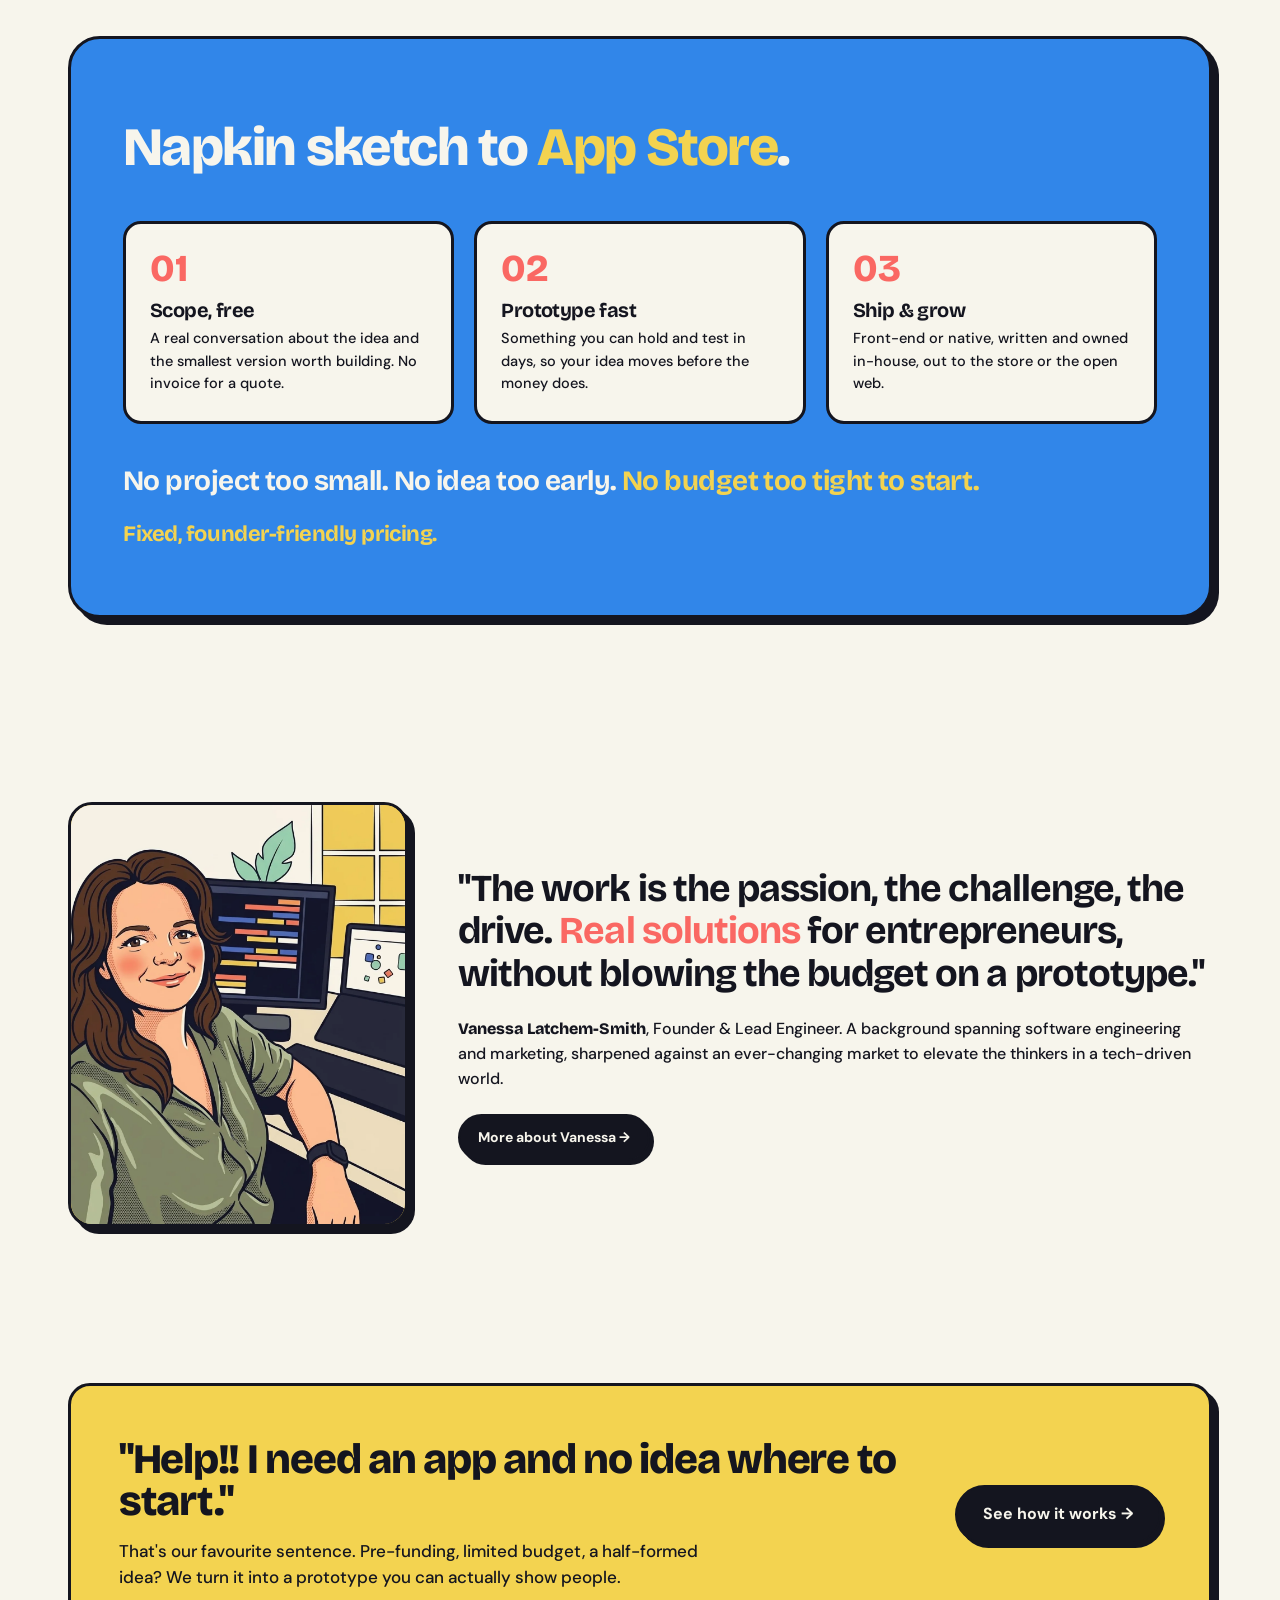
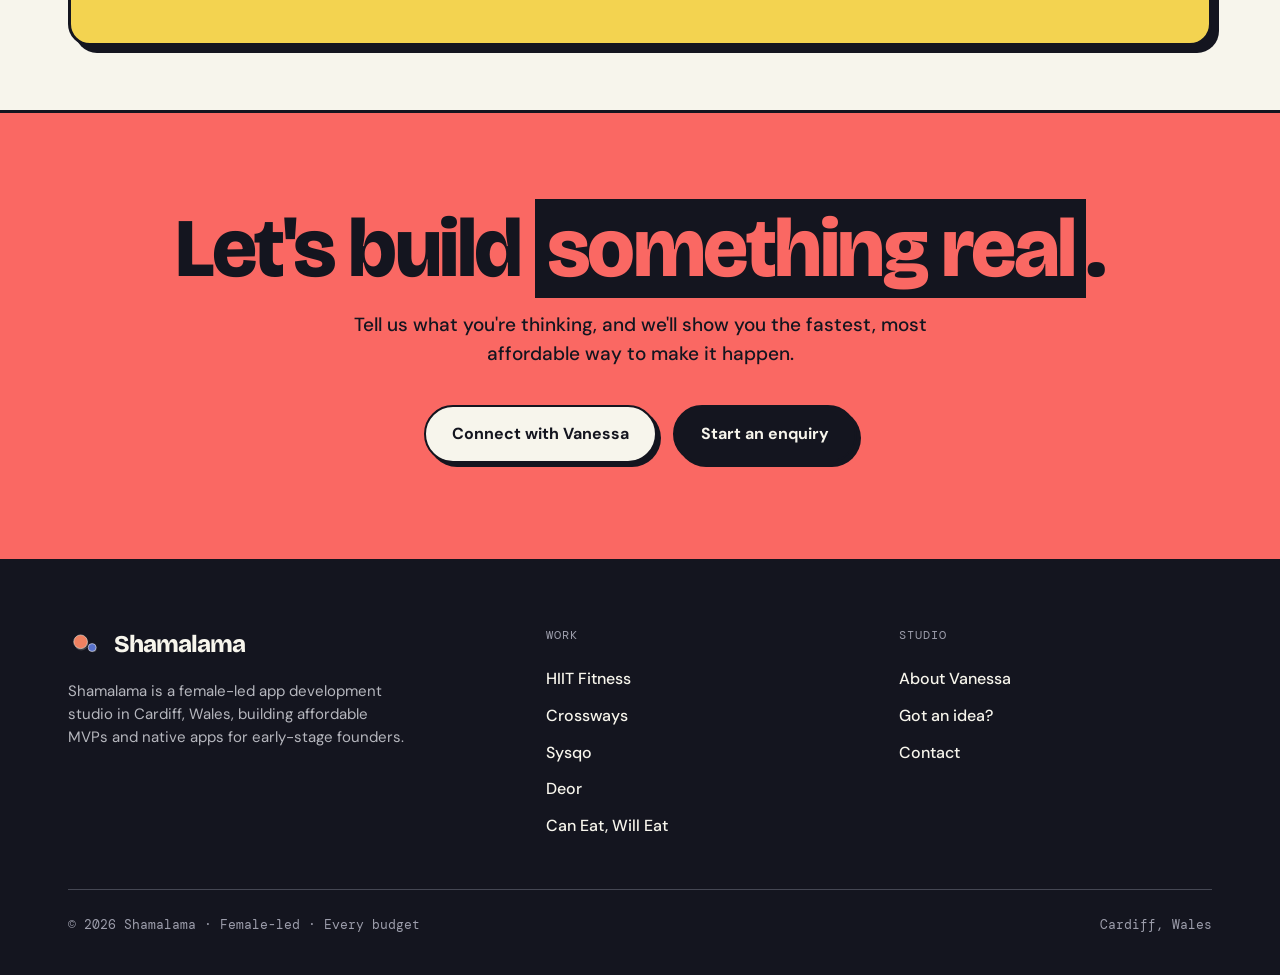
==== commit 4cd4f5b4: "Add the Go Motee case study Co-Authored-By: Claude Opus 5.5 <noreply@anthropic.com> Claude-Session: " ====
--- a/index.html
+++ b/index.html
@@ -203,6 +203,25 @@
     </div>
   </a>
 
+  <!-- Go Motee -->
+  <a class="feat-row flip rv" href="work-go-motee.html">
+    <div class="fr-media blue">
+      <div class="browser panel-browser">
+        <div class="bar"><span class="d"></span><span class="d"></span><span class="d"></span><span class="url">gomotee.com</span></div>
+        <div class="live-preview" style="height:262px;">
+          <iframe src="https://www.gomotee.com/" title="Live preview of gomotee.com" loading="lazy" referrerpolicy="no-referrer"></iframe>
+        </div>
+      </div>
+    </div>
+    <div class="fr-body">
+      <div class="chip-row" style="margin-bottom:16px;"><span class="chip live">● LIVE</span><span class="chip">WEBSITE</span><span class="chip">BOOKING SYSTEM</span></div>
+      <div class="fr-kicker mono">// website · logistics</div>
+      <div class="fr-name">Go Motee</div>
+      <p class="fr-desc">A 24/7 same day courier on Milton Park, with a page for every Oxfordshire business park it serves. Every booking request reaches the owner instantly, with a reminder if it sits for ten minutes.</p>
+      <span class="fr-link">Explore the build <span class="arr">→</span></span>
+    </div>
+  </a>
+
   <!-- West Wales Roofing -->
   <a class="feat-row rv" href="work-west-wales-roofing.html">
     <div class="fr-media" style="background:var(--coral-bg);">
